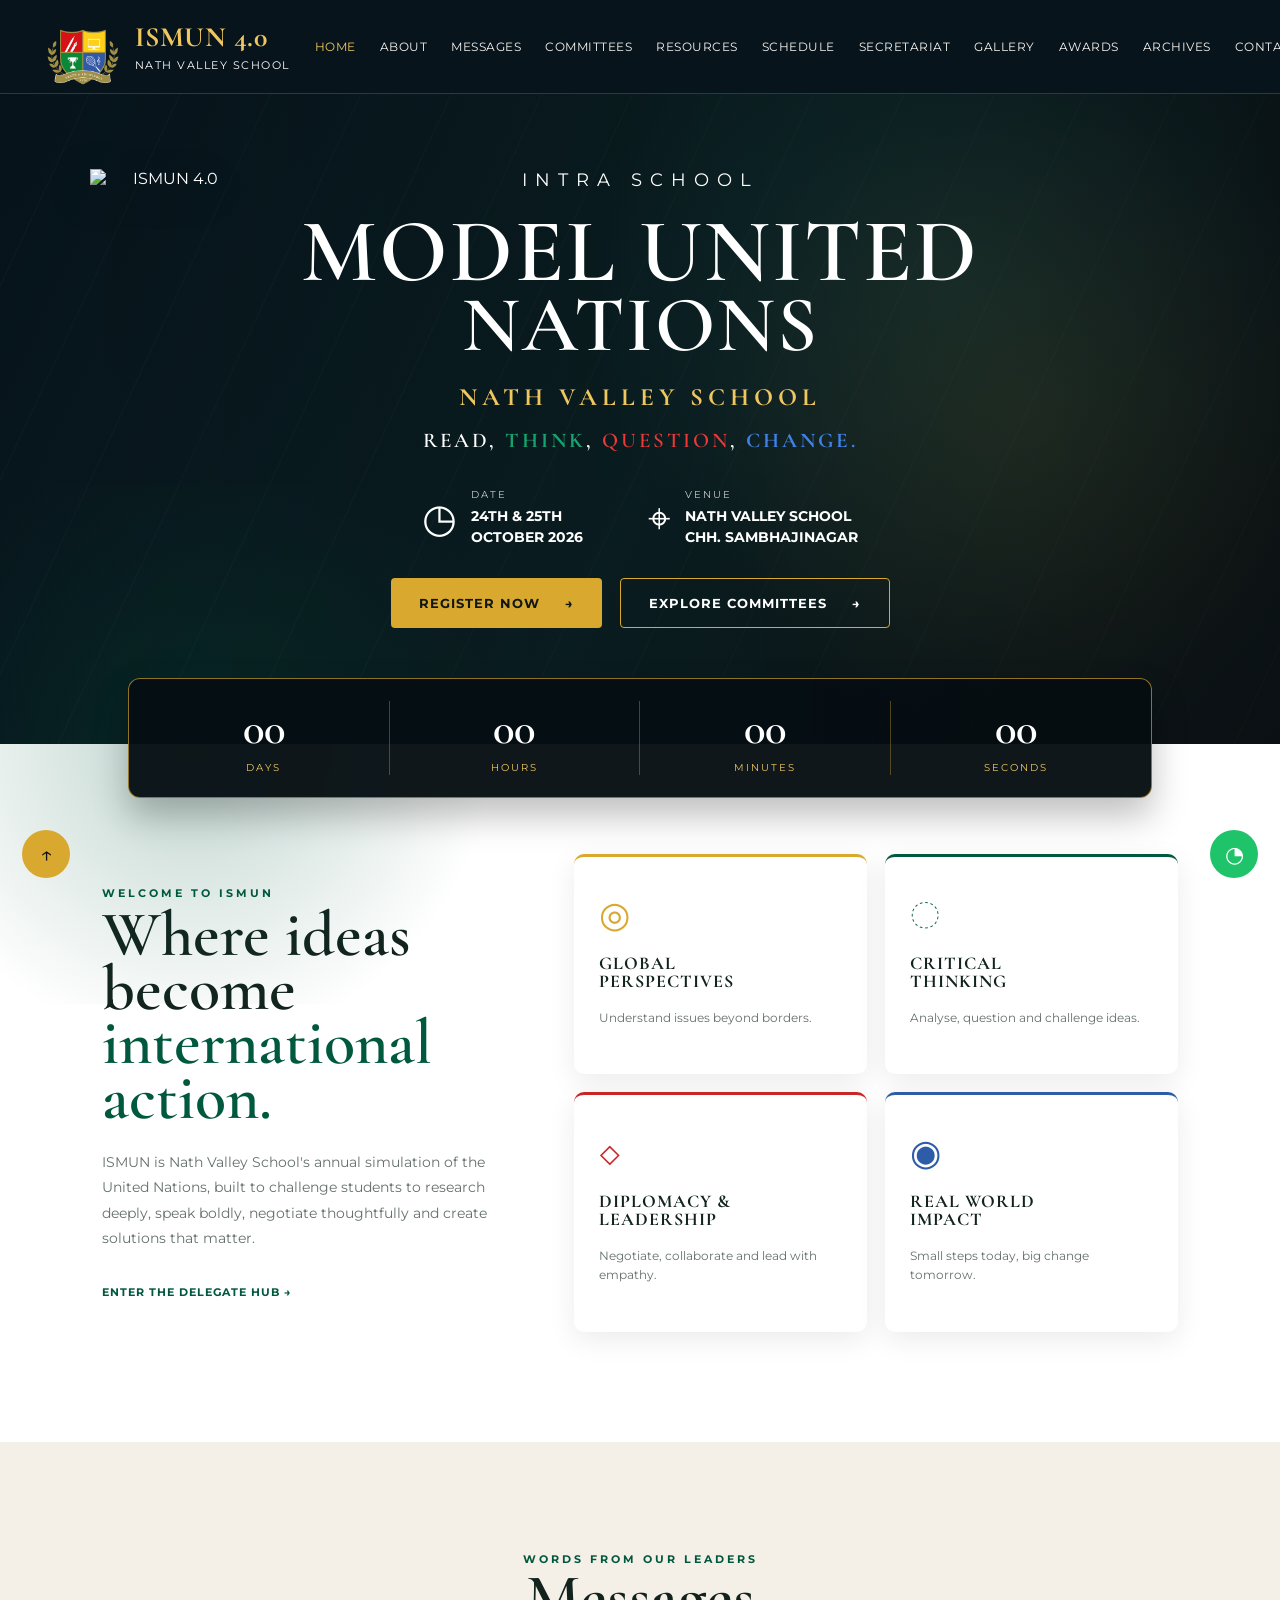
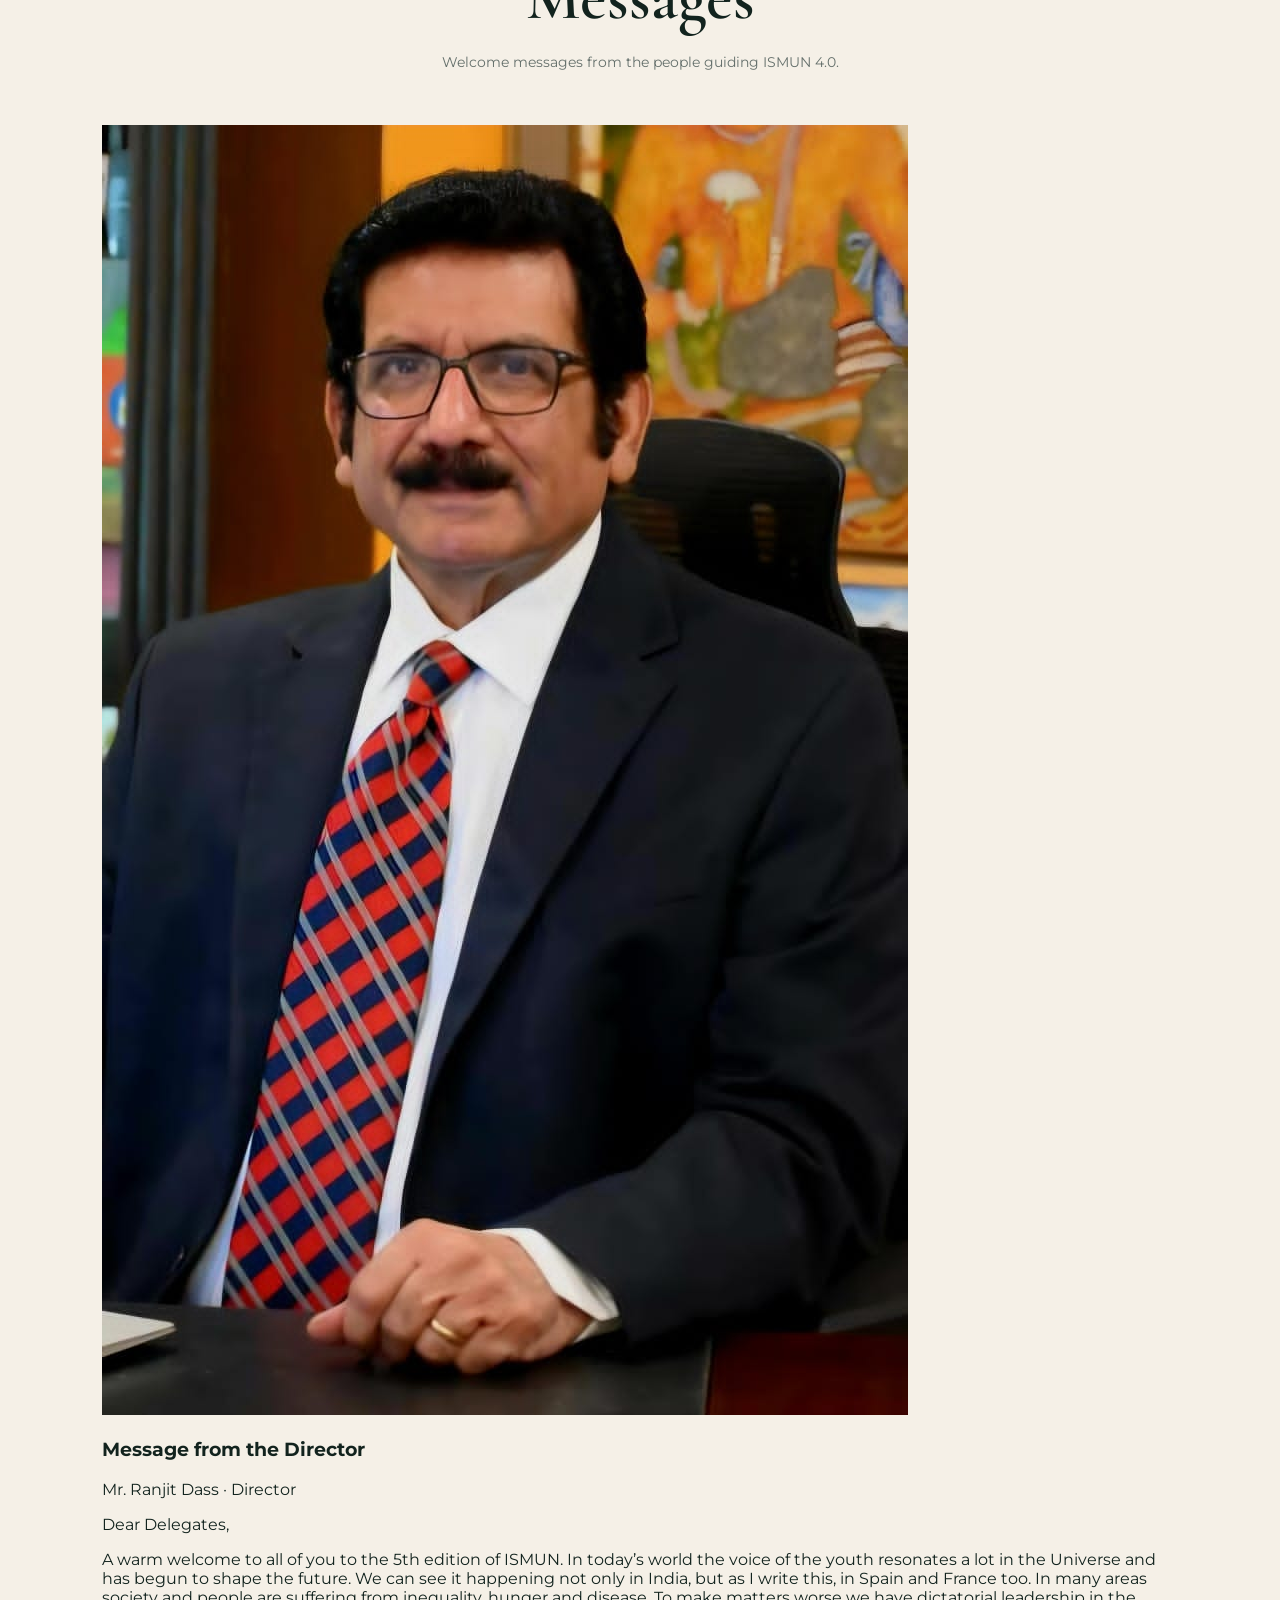
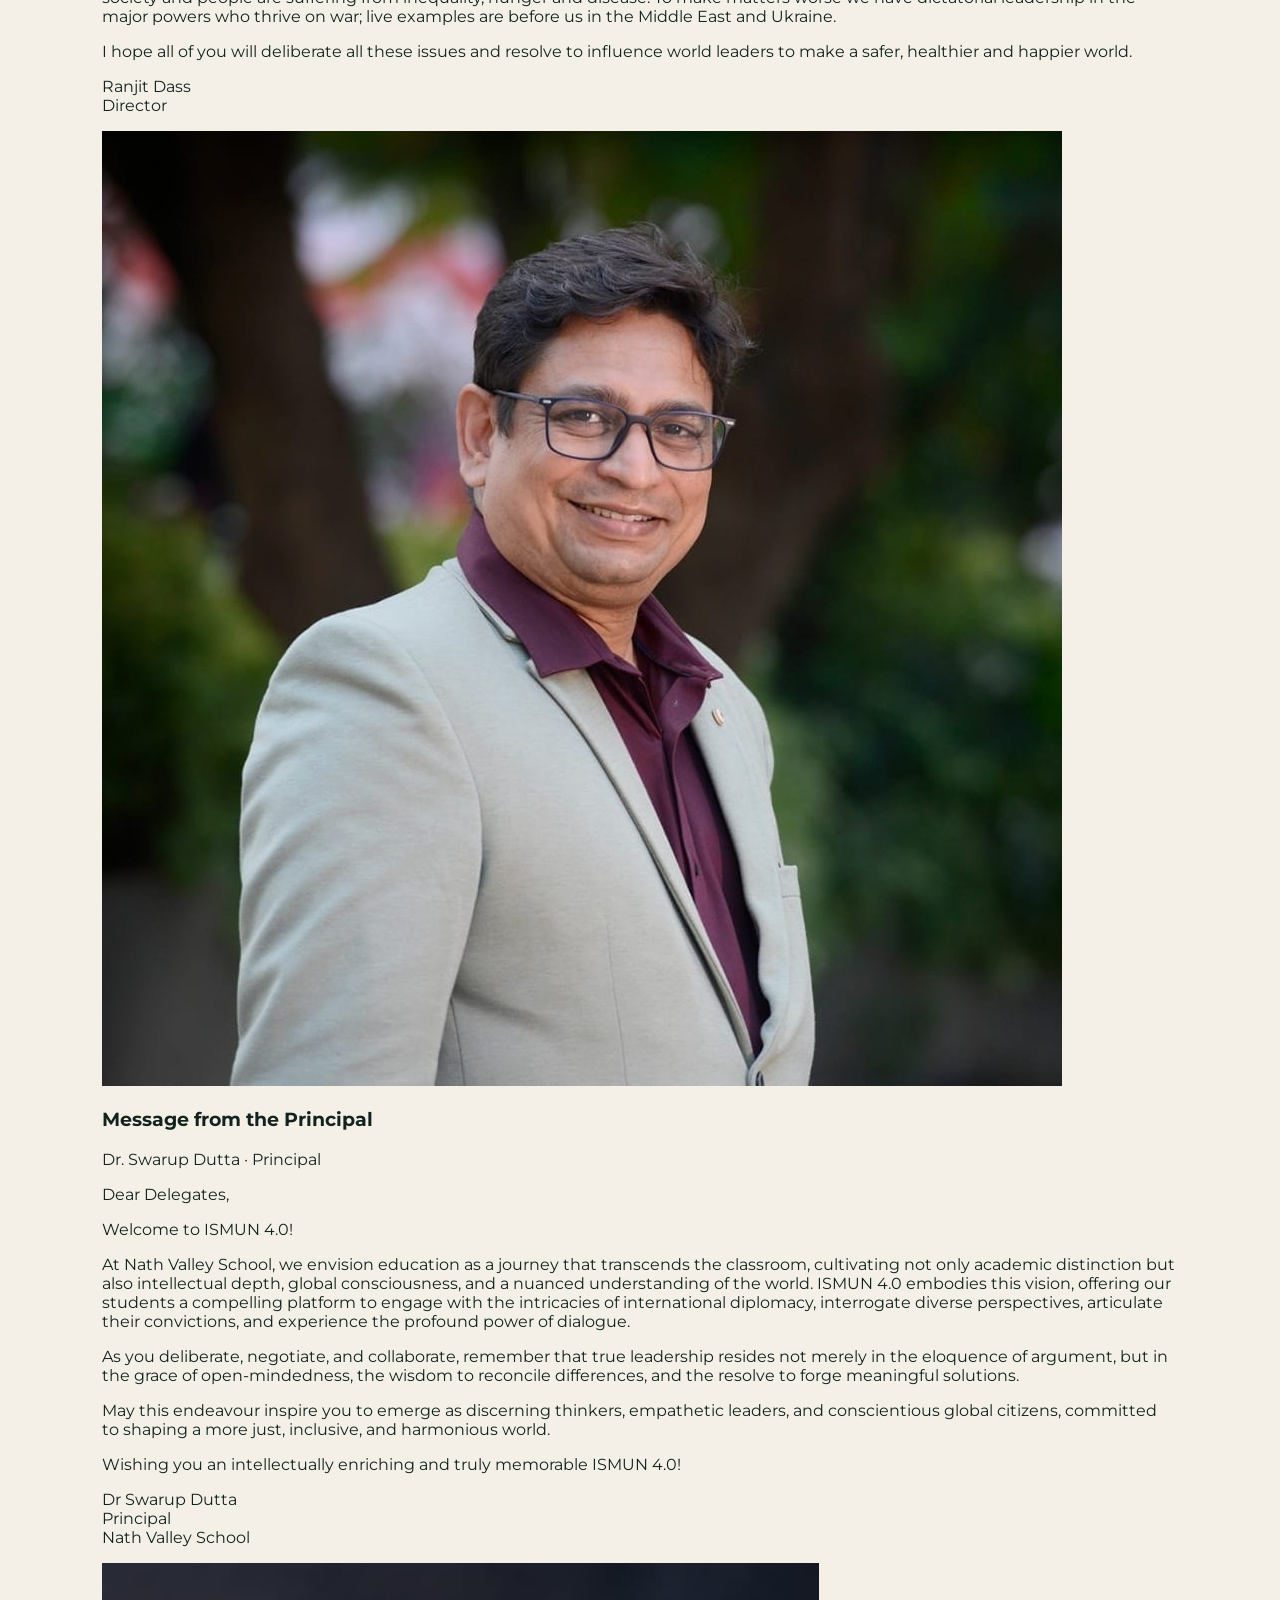
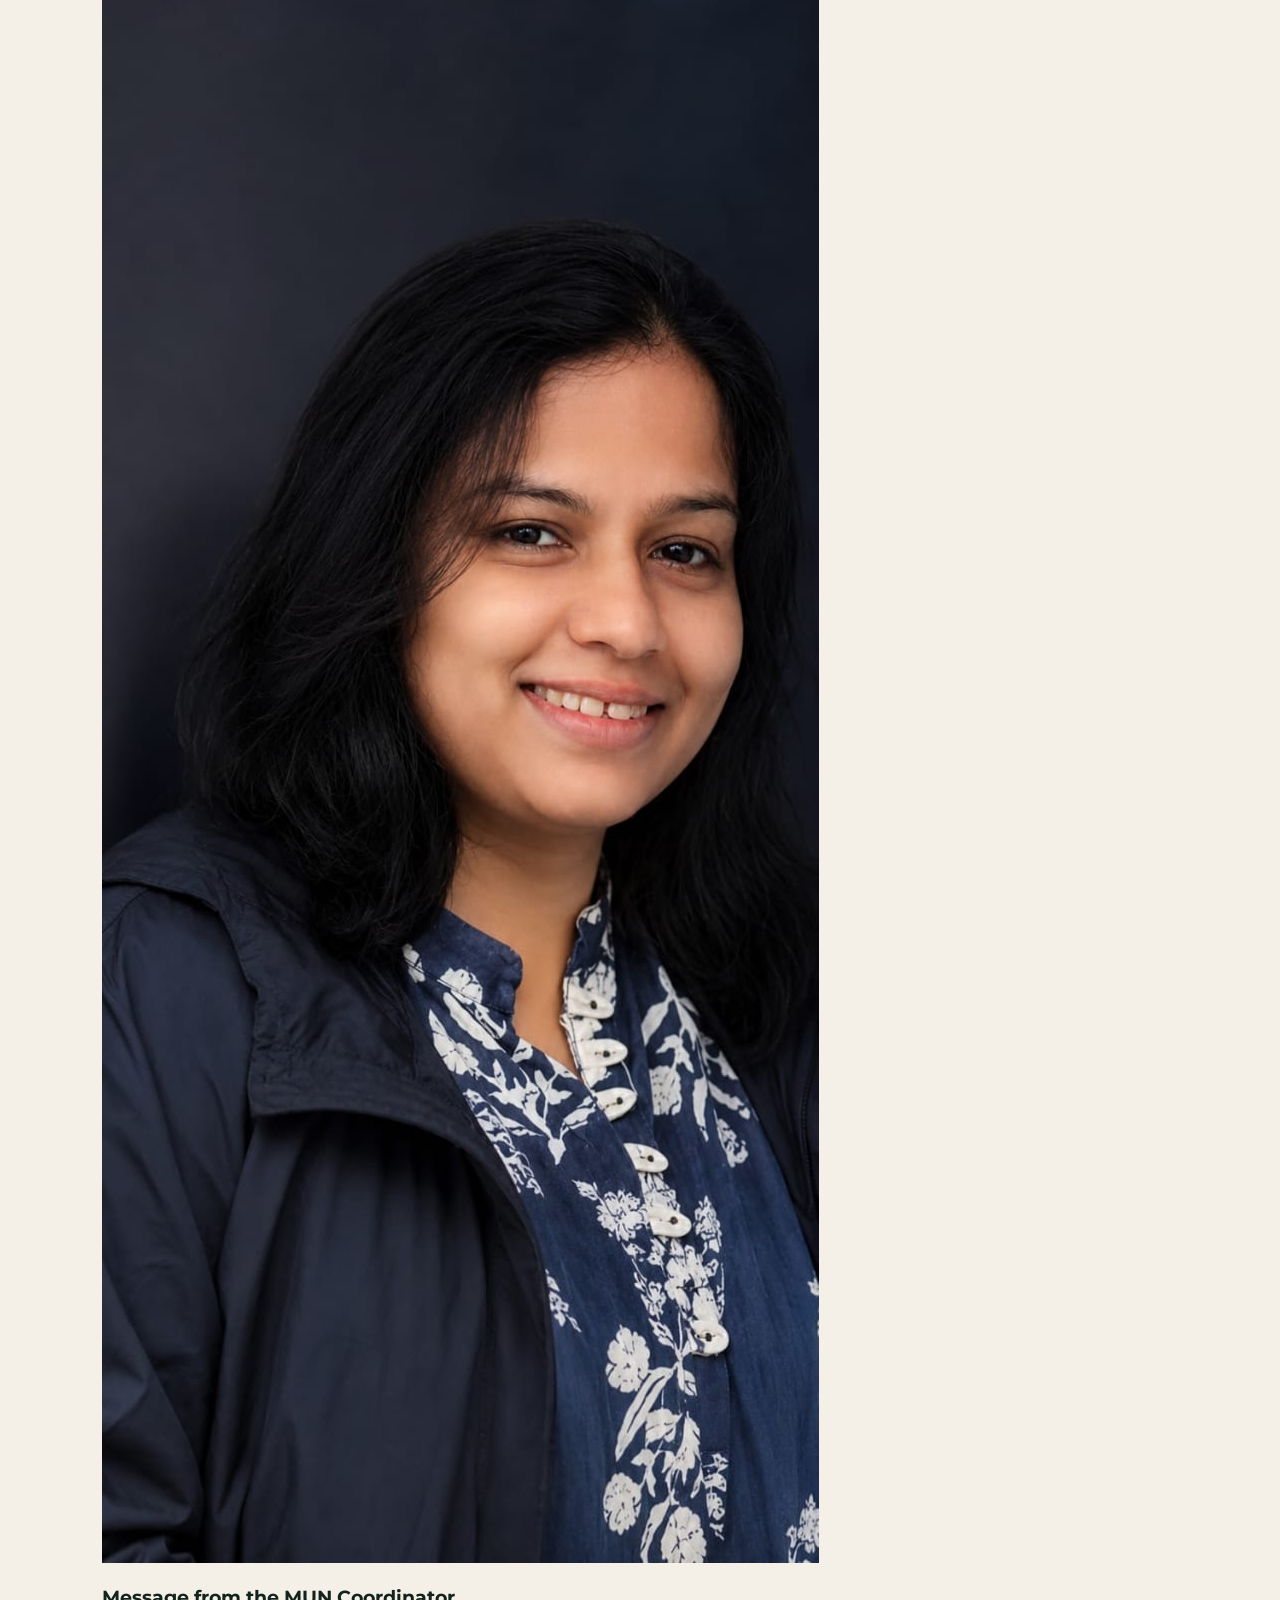
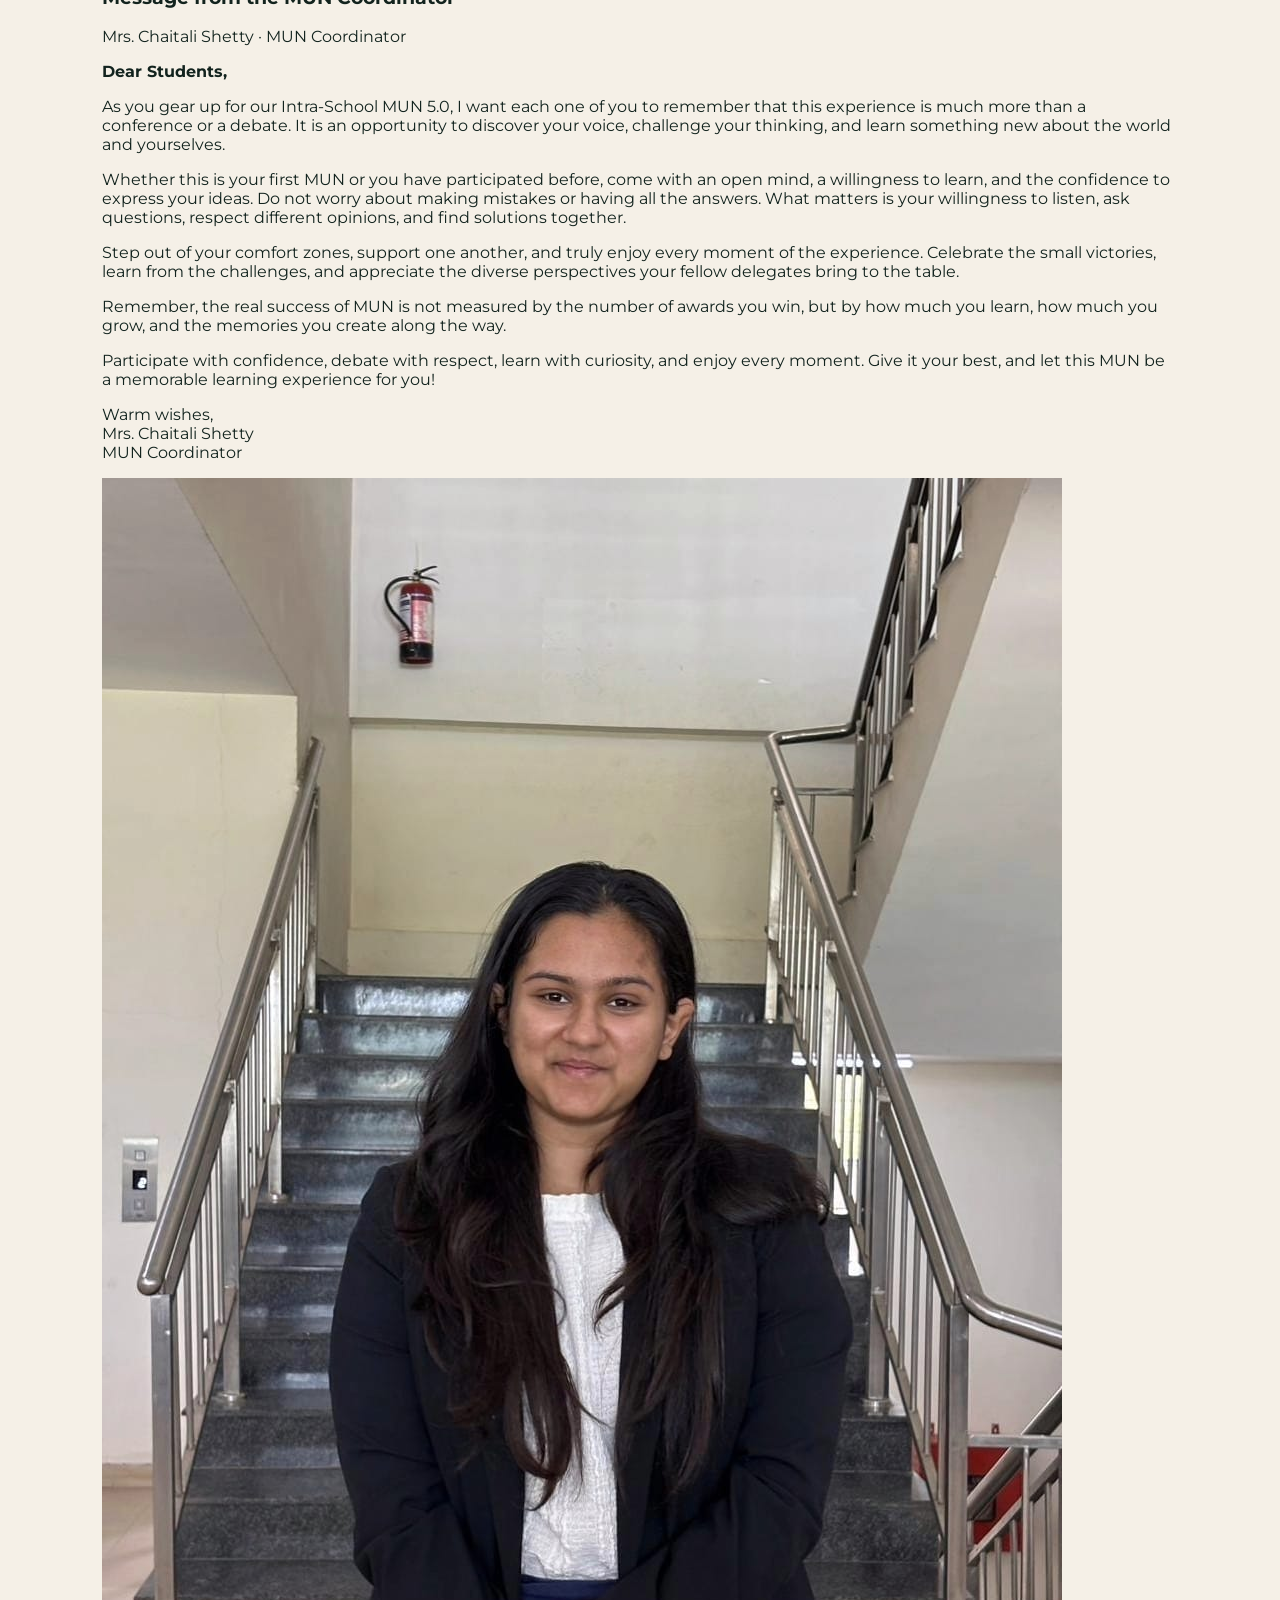
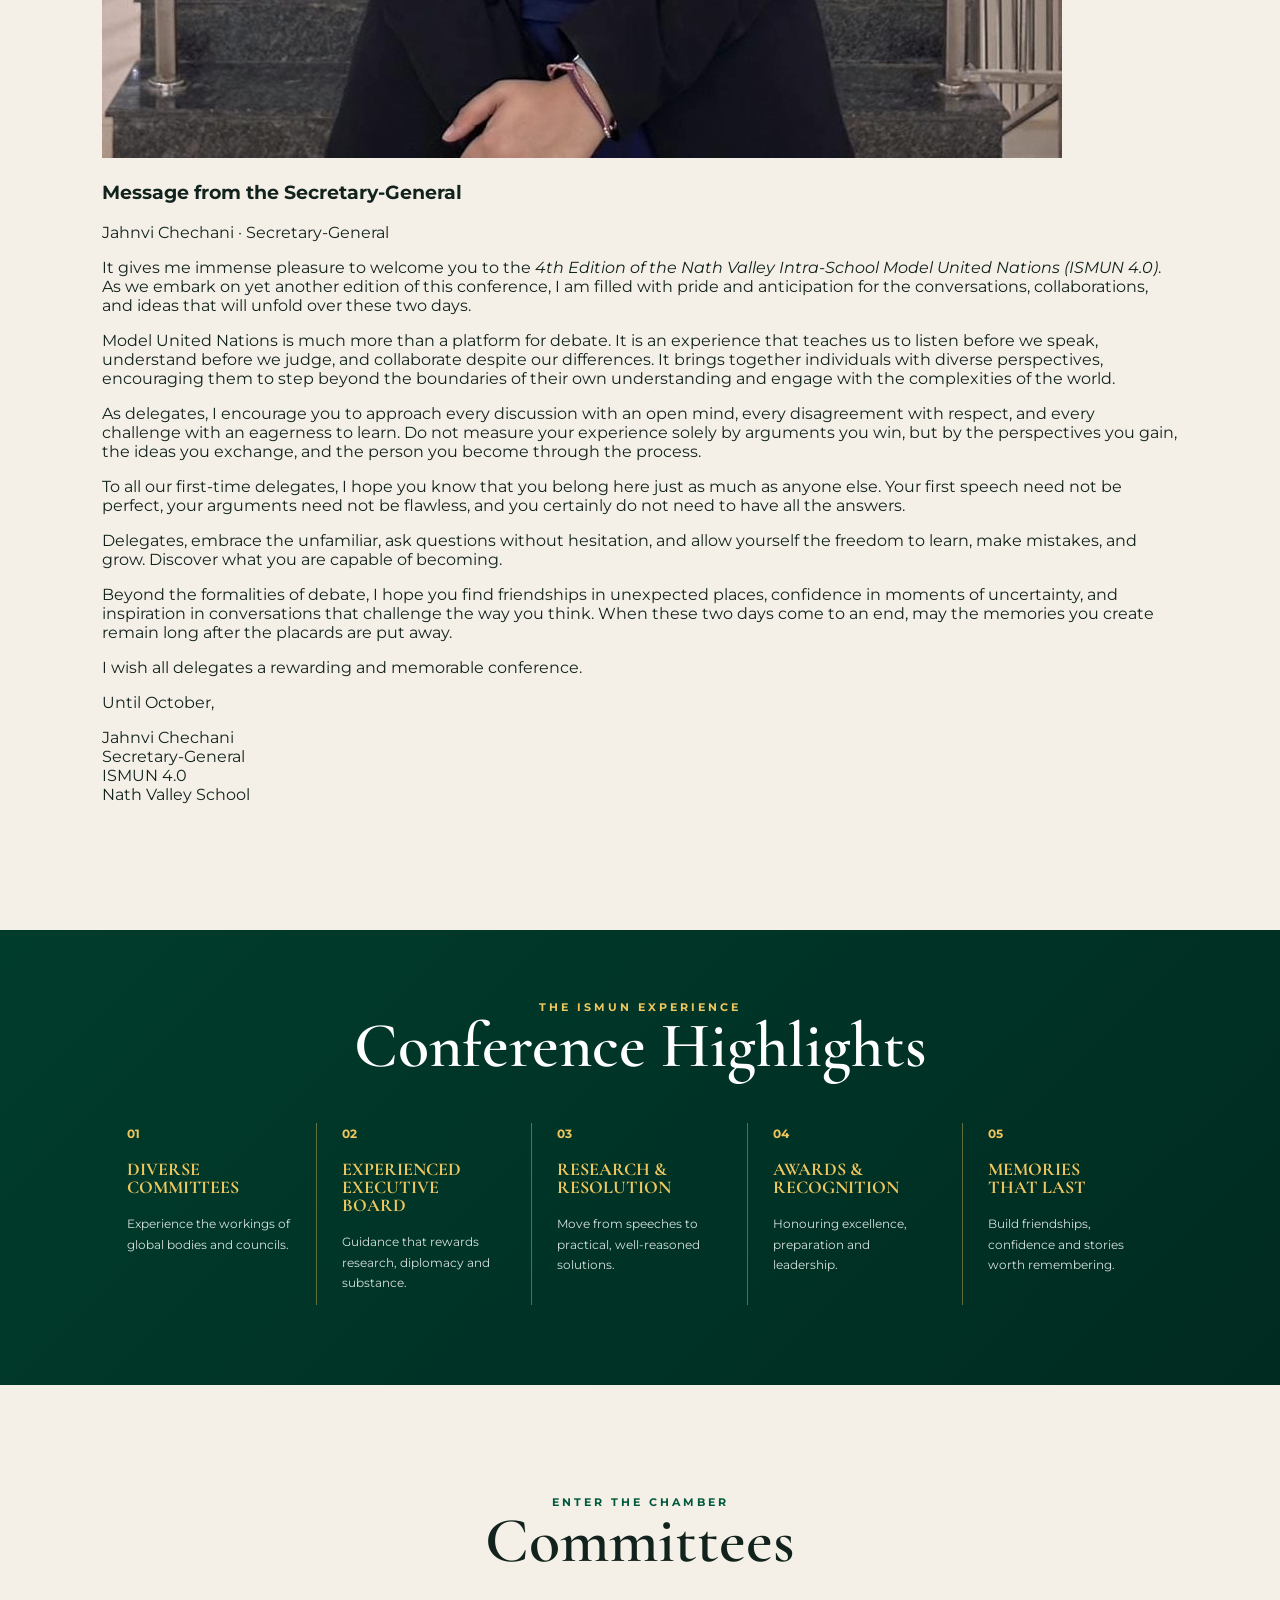
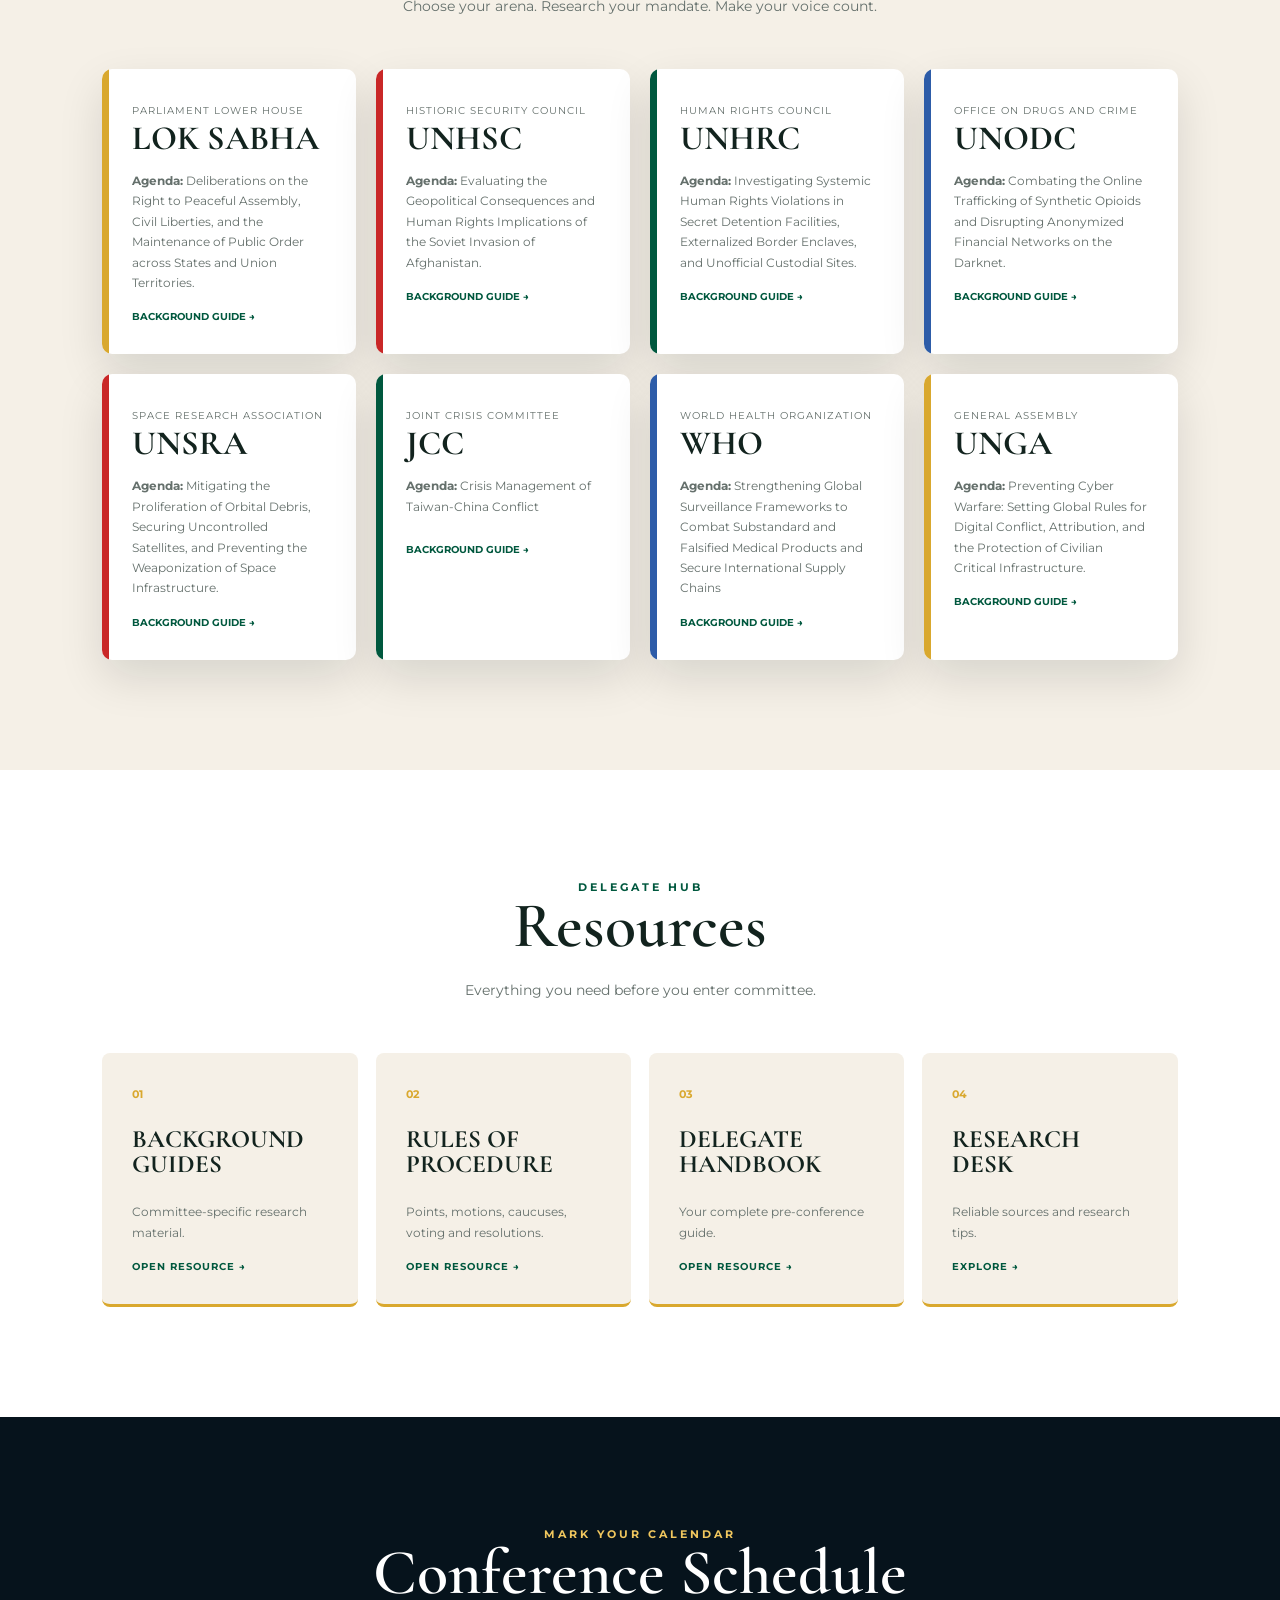
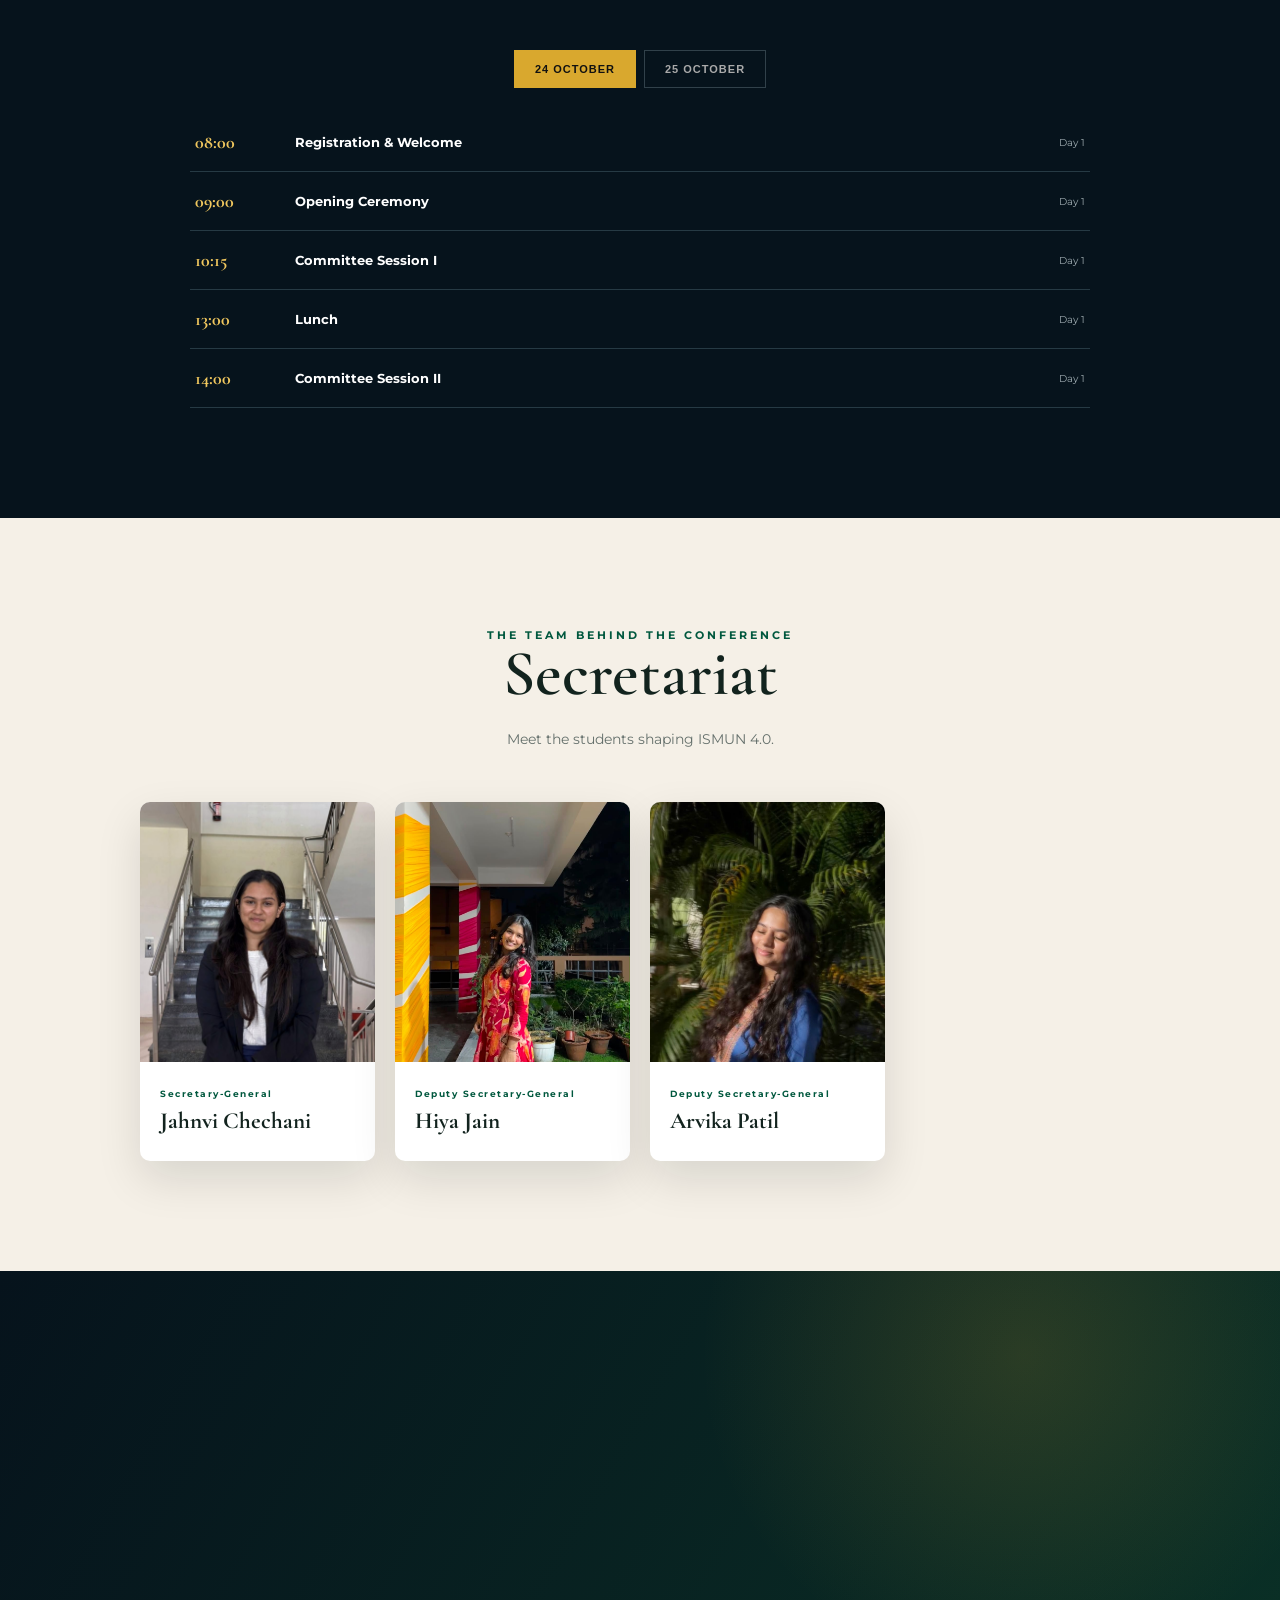
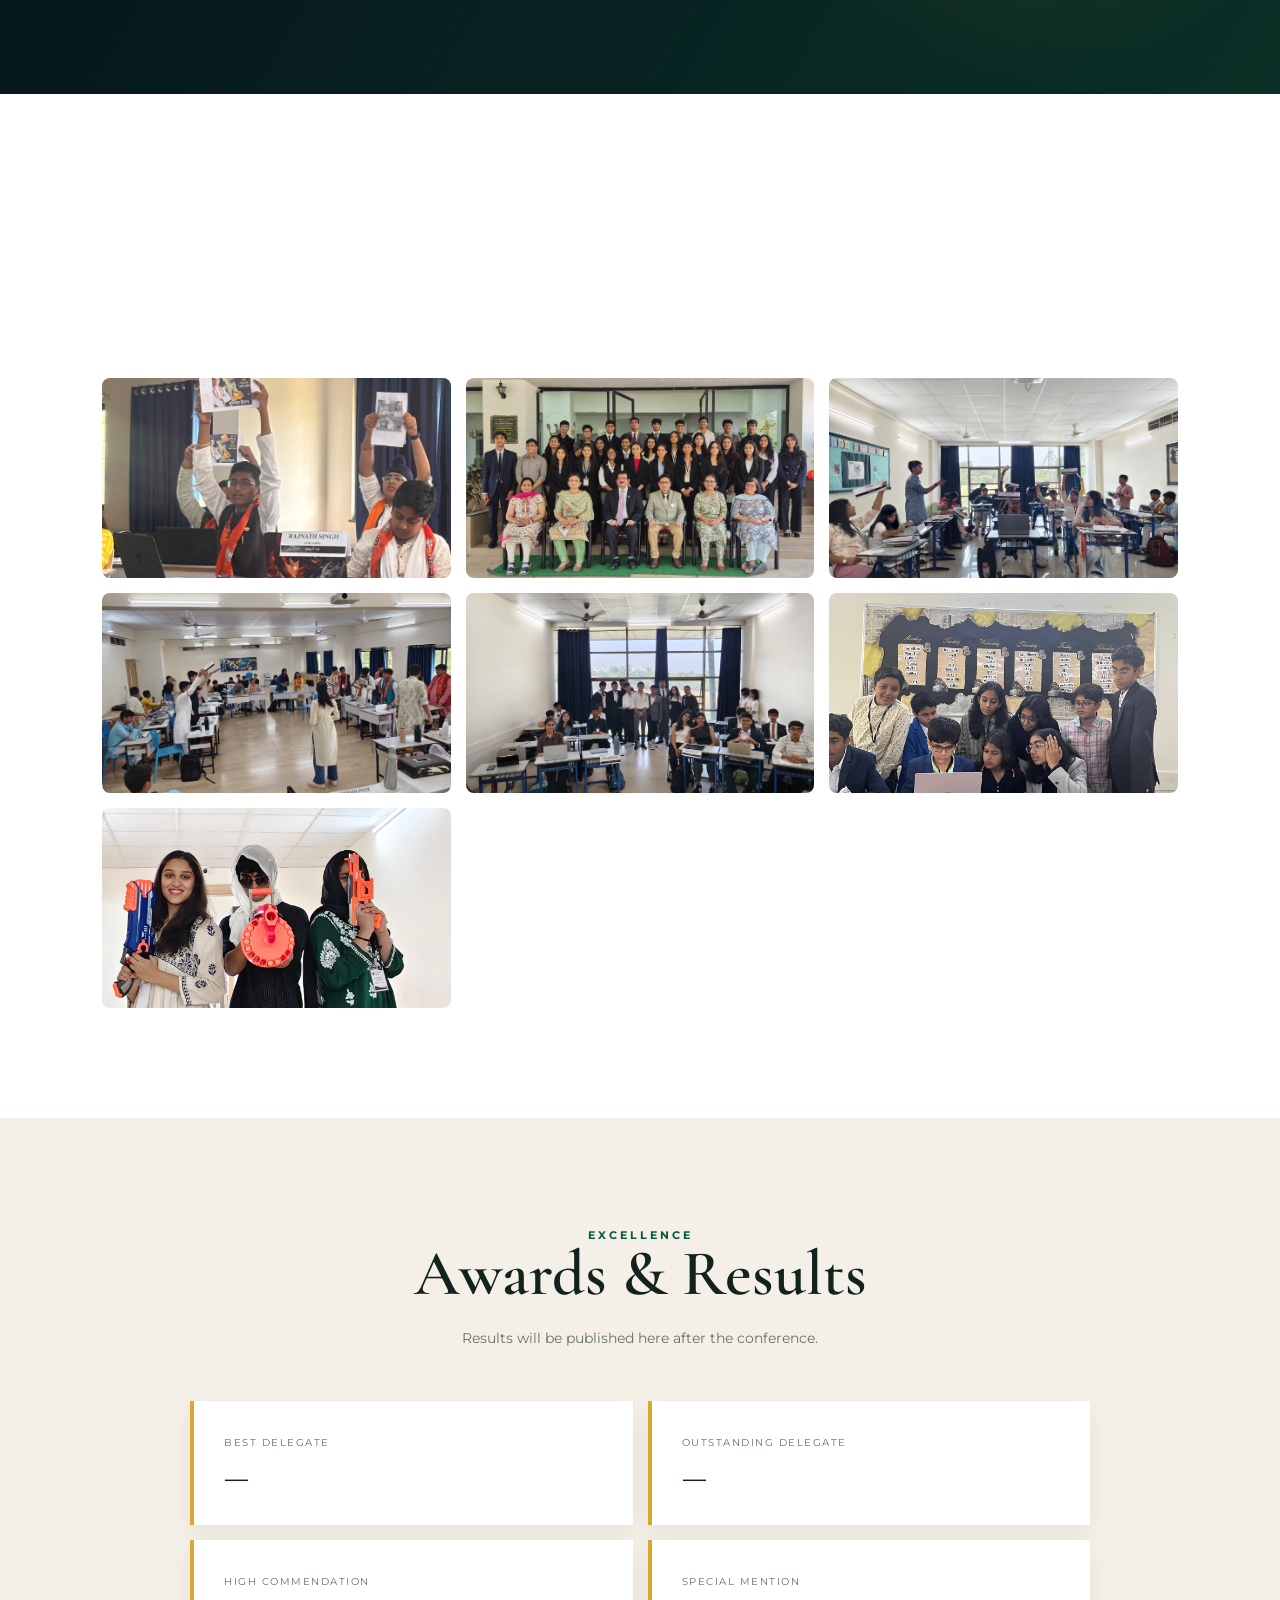
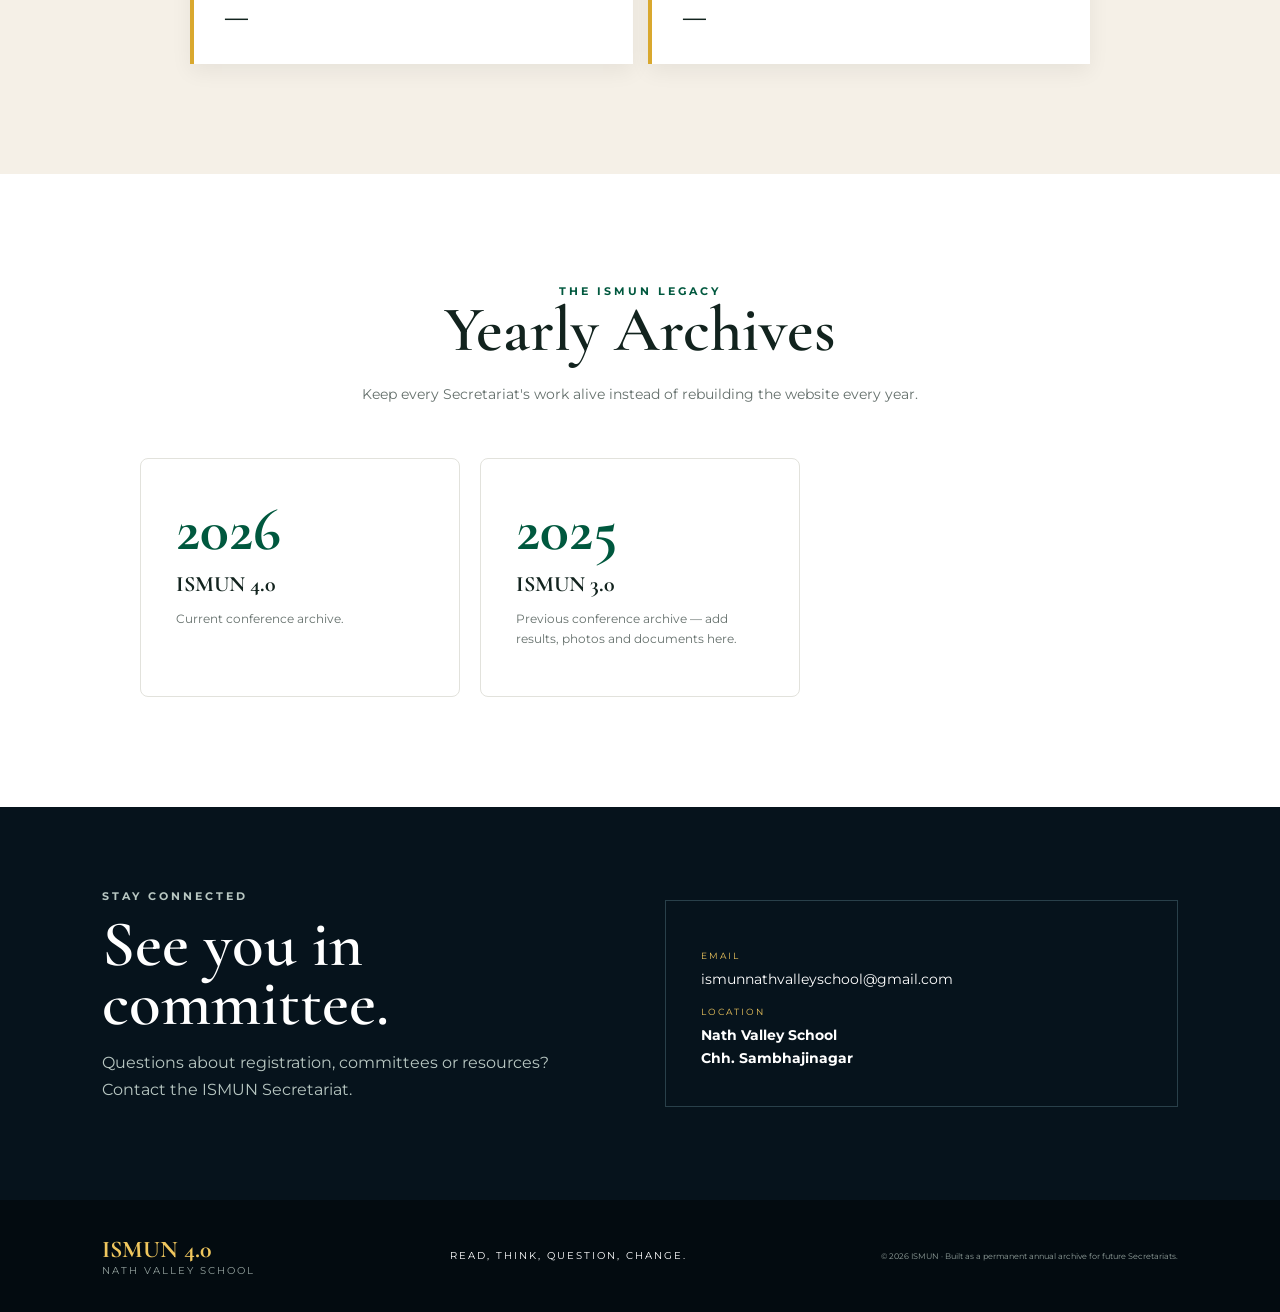
==== index.html @ c638773e "Update index.html" ====
<!DOCTYPE html>
<html lang="en">
<head>
<meta charset="UTF-8">
<meta name="viewport" content="width=device-width, initial-scale=1.0">
<meta name="description" content="ISMUN 4.0 — Intra School Model United Nations, Nath Valley School, Chh. Sambhajinagar.">
<title>ISMUN 4.0 | Nath Valley School</title>

<link rel="preconnect" href="https://fonts.googleapis.com">
<link rel="preconnect" href="https://fonts.gstatic.com" crossorigin>
<link href="https://fonts.googleapis.com/css2?family=Cormorant+Garamond:wght@500;600;700&family=Montserrat:wght@400;500;600;700&display=swap" rel="stylesheet">

<link rel="stylesheet" href="style.css">
</head>

<body>

<header class="site-header">
  <a class="brand" href="#home">
    <img src="assets/school-crest.png" alt="Nath Valley School crest">
    <div>
      <strong>ISMUN 4.0</strong>
      <span>NATH VALLEY SCHOOL</span>
    </div>
  </a>

  <button class="menu-toggle" aria-label="Open menu">☰</button>

  <nav id="nav">
    <a href="#home" class="active">HOME</a>
    <a href="#about">ABOUT</a>
    <a href="#messages">MESSAGES</a>
    <a href="#committees">COMMITTEES</a>
    <a href="#resources">RESOURCES</a>
    <a href="#schedule">SCHEDULE</a>
    <a href="#secretariat">SECRETARIAT</a>
    <a href="#gallery">GALLERY</a>
    <a href="#awards">AWARDS</a>
    <a href="#archives">ARCHIVES</a>
    <a href="#contact">CONTACT</a>
    <a class="nav-cta" href="#registration">REGISTER NOW</a>
  </nav>
</header>

<main>

<!-- HOME -->
<section id="home" class="hero">
  <div class="hero-glow"></div>
  <div class="hero-grid"></div>

  <div class="hero-content reveal">
    <img class="ismun-mark" src="assets/ismun-4-logo.png" alt="ISMUN 4.0">

    <p class="eyebrow">INTRA SCHOOL</p>

    <h1>MODEL UNITED<br><span>NATIONS</span></h1>

    <h2>NATH VALLEY SCHOOL</h2>

    <p class="tagline">
      <i>READ</i>, <b>THINK</b>, <em>QUESTION</em>, <strong>CHANGE.</strong>
    </p>

    <div class="event-meta">
      <div>
        <span class="meta-icon">◷</span>
        <div>
          <small>DATE</small>
          <strong>24TH &amp; 25TH<br>OCTOBER 2026</strong>
        </div>
      </div>

      <div>
        <span class="meta-icon">⌖</span>
        <div>
          <small>VENUE</small>
          <strong>NATH VALLEY SCHOOL<br>CHH. SAMBHAJINAGAR</strong>
        </div>
      </div>
    </div>

    <div class="hero-actions">
      <a class="btn gold" href="#registration">REGISTER NOW <span>→</span></a>
      <a class="btn outline" href="#committees">EXPLORE COMMITTEES <span>→</span></a>
    </div>
  </div>

  <div class="countdown" id="countdown">
    <div><strong id="days">00</strong><span>DAYS</span></div>
    <div><strong id="hours">00</strong><span>HOURS</span></div>
    <div><strong id="minutes">00</strong><span>MINUTES</span></div>
    <div><strong id="seconds">00</strong><span>SECONDS</span></div>
  </div>
</section>

<!-- ABOUT -->
<section id="about" class="section light">
  <div class="section-intro reveal">
    <p class="kicker">WELCOME TO ISMUN</p>

    <h2>Where ideas become<br><span>international action.</span></h2>

    <p>
      ISMUN is Nath Valley School's annual simulation of the United Nations,
      built to challenge students to research deeply, speak boldly,
      negotiate thoughtfully and create solutions that matter.
    </p>

    <a class="text-link" href="#resources">ENTER THE DELEGATE HUB →</a>
  </div>

  <div class="value-grid">
    <article class="value-card gold-accent reveal">
      <div class="icon">◎</div>
      <h3>GLOBAL<br>PERSPECTIVES</h3>
      <p>Understand issues beyond borders.</p>
    </article>

    <article class="value-card green-accent reveal">
      <div class="icon">◌</div>
      <h3>CRITICAL<br>THINKING</h3>
      <p>Analyse, question and challenge ideas.</p>
    </article>

    <article class="value-card red-accent reveal">
      <div class="icon">◇</div>
      <h3>DIPLOMACY &amp;<br>LEADERSHIP</h3>
      <p>Negotiate, collaborate and lead with empathy.</p>
    </article>

    <article class="value-card blue-accent reveal">
      <div class="icon">◉</div>
      <h3>REAL WORLD<br>IMPACT</h3>
      <p>Small steps today, big change tomorrow.</p>
    </article>
  </div>
</section>
<!-- MESSAGES -->
<section id="messages" class="section cream">
  <div class="section-title dark reveal">
    <p class="kicker">WORDS FROM OUR LEADERS</p>
    <h2>Messages</h2>
    <p>Welcome messages from the people guiding ISMUN 4.0.</p>
  </div>

  <div class="messages-grid">

    <article class="message-card reveal">
      <img src="assets/director.jpeg" alt="Mr. Ranjit Dass">
      <div class="message-content">
        <h3>Message from the Director</h3>
        <p class="message-author">Mr. Ranjit Dass · Director</p>
        <p>Dear Delegates,</p>
        <p>A warm welcome to all of you to the 5th edition of ISMUN. In today’s world the voice of the youth resonates a lot in the Universe and has begun to shape the future. We can see it happening not only in India, but as I write this, in Spain and France too. In many areas society and people are suffering from inequality, hunger and disease. To make matters worse we have dictatorial leadership in the major powers who thrive on war; live examples are before us in the Middle East and Ukraine.</p>
        <p>I hope all of you will deliberate all these issues and resolve to influence world leaders to make a safer, healthier and happier world.</p>
        <p class="message-signature">Ranjit Dass<br>Director</p>
      </div>
    </article>

    <article class="message-card reveal">
      <img src="assets/principal.jpeg" alt="Dr. Swarup Dutta">
      <div class="message-content">
        <h3>Message from the Principal</h3>
        <p class="message-author">Dr. Swarup Dutta · Principal</p>
        <p>Dear Delegates,</p>
        <p>Welcome to ISMUN 4.0!</p>
        <p>At Nath Valley School, we envision education as a journey that transcends the classroom, cultivating not only academic distinction but also intellectual depth, global consciousness, and a nuanced understanding of the world. ISMUN 4.0 embodies this vision, offering our students a compelling platform to engage with the intricacies of international diplomacy, interrogate diverse perspectives, articulate their convictions, and experience the profound power of dialogue.</p>
        <p>As you deliberate, negotiate, and collaborate, remember that true leadership resides not merely in the eloquence of argument, but in the grace of open-mindedness, the wisdom to reconcile differences, and the resolve to forge meaningful solutions.</p>
        <p>May this endeavour inspire you to emerge as discerning thinkers, empathetic leaders, and conscientious global citizens, committed to shaping a more just, inclusive, and harmonious world.</p>
        <p>Wishing you an intellectually enriching and truly memorable ISMUN 4.0!</p>
        <p class="message-signature">Dr Swarup Dutta<br>Principal<br>Nath Valley School</p>
      </div>
    </article>
    <article class="message-card reveal">
      <img src="assets/coordinator.jpeg" alt="Mrs. Chaitali Shetty">
      <div class="message-content">
        <h3>Message from the MUN Coordinator</h3>
        <p class="message-author">Mrs. Chaitali Shetty · MUN Coordinator</p>
        <p><strong>Dear Students,</strong></p>
        <p>As you gear up for our Intra-School MUN 5.0, I want each one of you to remember that this experience is much more than a conference or a debate. It is an opportunity to discover your voice, challenge your thinking, and learn something new about the world and yourselves.</p>
        <p>Whether this is your first MUN or you have participated before, come with an open mind, a willingness to learn, and the confidence to express your ideas. Do not worry about making mistakes or having all the answers. What matters is your willingness to listen, ask questions, respect different opinions, and find solutions together.</p>
        <p>Step out of your comfort zones, support one another, and truly enjoy every moment of the experience. Celebrate the small victories, learn from the challenges, and appreciate the diverse perspectives your fellow delegates bring to the table.</p>
        <p>Remember, the real success of MUN is not measured by the number of awards you win, but by how much you learn, how much you grow, and the memories you create along the way.</p>
        <p>Participate with confidence, debate with respect, learn with curiosity, and enjoy every moment. Give it your best, and let this MUN be a memorable learning experience for you!</p>
        <p class="message-signature">Warm wishes,<br>Mrs. Chaitali Shetty<br>MUN Coordinator</p>
      </div>
    </article>

    <article class="message-card reveal">
      <img src="assets/secretary general.jpeg" alt="Jahnvi Chechani">
      <div class="message-content">
        <h3>Message from the Secretary-General</h3>
        <p class="message-author">Jahnvi Chechani · Secretary-General</p>
        <p>It gives me immense pleasure to welcome you to the <em>4th Edition of the Nath Valley Intra-School Model United Nations (ISMUN 4.0)</em>. As we embark on yet another edition of this conference, I am filled with pride and anticipation for the conversations, collaborations, and ideas that will unfold over these two days.</p>
        <p>Model United Nations is much more than a platform for debate. It is an experience that teaches us to listen before we speak, understand before we judge, and collaborate despite our differences. It brings together individuals with diverse perspectives, encouraging them to step beyond the boundaries of their own understanding and engage with the complexities of the world.</p>
        <p>As delegates, I encourage you to approach every discussion with an open mind, every disagreement with respect, and every challenge with an eagerness to learn. Do not measure your experience solely by arguments you win, but by the perspectives you gain, the ideas you exchange, and the person you become through the process.</p>
        <p>To all our first-time delegates, I hope you know that you belong here just as much as anyone else. Your first speech need not be perfect, your arguments need not be flawless, and you certainly do not need to have all the answers.</p>
        <p>Delegates, embrace the unfamiliar, ask questions without hesitation, and allow yourself the freedom to learn, make mistakes, and grow. Discover what you are capable of becoming.</p>
        <p>Beyond the formalities of debate, I hope you find friendships in unexpected places, confidence in moments of uncertainty, and inspiration in conversations that challenge the way you think. When these two days come to an end, may the memories you create remain long after the placards are put away.</p>
        <p>I wish all delegates a rewarding and memorable conference.</p>
        <p>Until October,</p>
        <p class="message-signature">Jahnvi Chechani<br>Secretary-General<br>ISMUN 4.0<br>Nath Valley School</p>
      </div>
    </article>



  </div>
</section>

<!-- CONFERENCE HIGHLIGHTS -->
<section class="highlights">
  <div class="section-title reveal">
    <p class="kicker gold-text">THE ISMUN EXPERIENCE</p>
    <h2>Conference Highlights</h2>
  </div>

  <div class="highlight-grid">
    <div>
      <span>01</span>
      <h3>DIVERSE<br>COMMITTEES</h3>
      <p>Experience the workings of global bodies and councils.</p>
    </div>

    <div>
      <span>02</span>
      <h3>EXPERIENCED<br>EXECUTIVE BOARD</h3>
      <p>Guidance that rewards research, diplomacy and substance.</p>
    </div>

    <div>
      <span>03</span>
      <h3>RESEARCH &amp;<br>RESOLUTION</h3>
      <p>Move from speeches to practical, well-reasoned solutions.</p>
    </div>

    <div>
      <span>04</span>
      <h3>AWARDS &amp;<br>RECOGNITION</h3>
      <p>Honouring excellence, preparation and leadership.</p>
    </div>

    <div>
      <span>05</span>
      <h3>MEMORIES<br>THAT LAST</h3>
      <p>Build friendships, confidence and stories worth remembering.</p>
    </div>
  </div>
</section>

<!-- COMMITTEES -->
<section id="committees" class="section cream">
  <div class="section-title dark reveal">
    <p class="kicker">ENTER THE CHAMBER</p>
    <h2>Committees</h2>
    <p>Choose your arena. Research your mandate. Make your voice count.</p>
  </div>

  <div id="committee-grid" class="committee-grid"></div>
</section>

<!-- RESOURCES -->
<section id="resources" class="section light">
  <div class="section-title dark reveal">
    <p class="kicker">DELEGATE HUB</p>
    <h2>Resources</h2>
    <p>Everything you need before you enter committee.</p>
  </div>

  <div class="resource-grid">
    <a class="resource-card" href="#" data-placeholder="Upload your PDF in Google Drive and paste its link in data/site-data.js">
      <span>01</span>
      <h3>BACKGROUND<br>GUIDES</h3>
      <p>Committee-specific research material.</p>
      <b>OPEN RESOURCE →</b>
    </a>

    <a class="resource-card" href="#">
      <span>02</span>
      <h3>RULES OF<br>PROCEDURE</h3>
      <p>Points, motions, caucuses, voting and resolutions.</p>
      <b>OPEN RESOURCE →</b>
    </a>

    <a class="resource-card" href="#">
      <span>03</span>
      <h3>DELEGATE<br>HANDBOOK</h3>
      <p>Your complete pre-conference guide.</p>
      <b>OPEN RESOURCE →</b>
    </a>

    <a class="resource-card" href="#">
      <span>04</span>
      <h3>RESEARCH<br>DESK</h3>
      <p>Reliable sources and research tips.</p>
      <b>EXPLORE →</b>
    </a>
  </div>
</section>

<!-- SCHEDULE -->
<section id="schedule" class="section dark-section">
  <div class="section-title reveal">
    <p class="kicker gold-text">MARK YOUR CALENDAR</p>
    <h2>Conference Schedule</h2>
  </div>

  <div class="schedule-tabs">
    <button class="active" data-day="Day 1">24 OCTOBER</button>
    <button data-day="Day 2">25 OCTOBER</button>
  </div>

  <div id="schedule-list" class="schedule-list"></div>
</section>

<!-- SECRETARIAT -->
<section id="secretariat" class="section cream">
  <div class="section-title dark reveal">
    <p class="kicker">THE TEAM BEHIND THE CONFERENCE</p>
    <h2>Secretariat</h2>
    <p>Meet the students shaping ISMUN 4.0.</p>
  </div>

  <div id="secretariat-grid" class="people-grid"></div>
</section>

<!-- REGISTRATION -->
<section id="registration" class="registration">
  <div class="registration-inner reveal">
    <p class="kicker gold-text">YOUR SEAT AWAITS</p>
    <h2>Ready to take the floor?</h2>
    <p>Register, prepare your position and walk into committee ready to negotiate.</p>
    <a id="register-btn" class="btn gold" target="_blank" rel="noopener">REGISTER FOR ISMUN 4.0 →</a>
  </div>
</section>

<!-- GALLERY -->
<section id="gallery" class="section light">
  <div class="section-title dark reveal">
    <p class="kicker">MOMENTS</p>
    <h2>Gallery</h2>
    <p>Memories from ISMUN.</p>
  </div>

  <div class="gallery-grid">
    <a href="assets/ismun%201.jpeg">
     <img class="gallery-photo" src="assets/ismun%201.jpeg" alt="ISMUN photograph 1" loading="lazy">
    </a>
    <a href="assets/ismun%202.jpeg">
     <img class="gallery-photo" src="assets/ismun%202.jpeg" alt="ISMUN photograph 1" loading="lazy">
    </a>
    <a href="assets/ismun%203.jpeg">
     <img class="gallery-photo" src="assets/ismun%203.jpeg" alt="ISMUN photograph 1" loading="lazy">
    </a>
    <a href="assets/ismun%204.jpeg">
     <img class="gallery-photo" src="assets/ismun%204.jpeg" alt="ISMUN photograph 1" loading="lazy">
    </a>
    <a href="assets/ismun%205.jpeg">
     <img class="gallery-photo" src="assets/ismun%205.jpeg" alt="ISMUN photograph 1" loading="lazy">
    </a>
    <a href="assets/ismun%206.jpeg">
     <img class="gallery-photo" src="assets/ismun%206.jpeg" alt="ISMUN photograph 1" loading="lazy">
    </a>
    <a href="assets/ismun%207.jpeg">
     <img class="gallery-photo" src="assets/ismun%207.jpeg" alt="ISMUN photograph 1" loading="lazy">
    </a>
  </div>
</section>

<!-- AWARDS -->
<section id="awards" class="section cream">
  <div class="section-title dark reveal">
    <p class="kicker">EXCELLENCE</p>
    <h2>Awards &amp; Results</h2>
    <p>Results will be published here after the conference.</p>
  </div>

  <div class="award-board">
    <div><span>BEST DELEGATE</span><strong>—</strong></div>
    <div><span>OUTSTANDING DELEGATE</span><strong>—</strong></div>
    <div><span>HIGH COMMENDATION</span><strong>—</strong></div>
    <div><span>SPECIAL MENTION</span><strong>—</strong></div>
  </div>
</section>

<!-- ARCHIVES -->
<section id="archives" class="section light">
  <div class="section-title dark reveal">
    <p class="kicker">THE ISMUN LEGACY</p>
    <h2>Yearly Archives</h2>
    <p>Keep every Secretariat's work alive instead of rebuilding the website every year.</p>
  </div>

  <div id="archive-grid" class="archive-grid"></div>
</section>

<!-- CONTACT -->
<section id="contact" class="contact-section">
  <div>
    <p class="kicker gold-text">STAY CONNECTED</p>
    <h2>See you in committee.</h2>
    <p>Questions about registration, committees or resources? Contact the ISMUN Secretariat.</p>
  </div>

  <div class="contact-box">
    <span>EMAIL</span>
    <a id="email-link">REPLACE WITH MUN EMAIL</a>

    <span>LOCATION</span>
    <strong>Nath Valley School<br>Chh. Sambhajinagar</strong>
  </div>
</section>

</main>

<footer>
  <div>
    <strong>ISMUN 4.0</strong>
    <span>NATH VALLEY SCHOOL</span>
  </div>

  <p>READ, THINK, QUESTION, CHANGE.</p>

  <small>© 2026 ISMUN · Built as a permanent annual archive for future Secretariats.</small>
</footer>

<a class="floating-top" href="#home" aria-label="Back to top">↑</a>
<a class="floating-wa" id="wa-link" target="_blank" rel="noopener" aria-label="WhatsApp">◔</a>

<script src="data/site-data.js"></script>
<script src="script.js"></script>

</body>
</html>
---- style.css ----
:root{
--navy:#06131c;--navy2:#0b202a;--gold:#d9a82e;--gold2:#f0c75e;--cream:#f5f0e7;--paper:#fffdf9;
--green:#00583e;--red:#c92727;--blue:#2d5ca8;--ink:#12231e;--muted:#65706c;
--serif:"Cormorant Garamond",Georgia,serif;--sans:"Montserrat",Arial,sans-serif;--shadow:0 18px 45px rgba(3,14,19,.12)
}
*{box-sizing:border-box}html{scroll-behavior:smooth}body{margin:0;color:var(--ink);font-family:var(--sans);background:var(--paper)}a{text-decoration:none;color:inherit}
.site-header{height:94px;background:rgba(4,16,24,.98);display:flex;align-items:center;padding:0 3.5%;position:sticky;top:0;z-index:20;border-bottom:1px solid rgba(217,168,46,.25)}
.brand{display:flex;align-items:center;gap:14px;min-width:270px}.brand img{width:76px;height:76px;object-fit:contain;margin-top:20px}.brand strong{display:block;font:700 28px var(--serif);color:var(--gold2);letter-spacing:.5px}.brand span{font-size:11px;color:#fff;letter-spacing:1.5px}
nav{display:flex;align-items:center;gap:24px;margin-left:auto}nav a{font-size:12px;color:#f6f5f0;letter-spacing:.5px;transition:.2s}nav a:hover,nav a.active{color:var(--gold2)}.nav-cta{border:1px solid var(--gold);padding:14px 18px;border-radius:4px!important;color:var(--gold2)!important}.menu-toggle{display:none;background:none;border:0;color:#fff;font-size:26px}
.hero{min-height:650px;background:radial-gradient(circle at 75% 30%,rgba(27,70,70,.55),transparent 35%),linear-gradient(115deg,#07151e,#0c2428 52%,#11191d);position:relative;overflow:visible;color:#fff;padding:70px 6% 115px}.hero:after{content:"";position:absolute;inset:0;background:linear-gradient(90deg,rgba(0,0,0,.12),rgba(0,0,0,.35)),repeating-linear-gradient(115deg,transparent 0 80px,rgba(255,255,255,.02) 81px 82px);pointer-events:none}.hero-grid{position:absolute;right:-10%;top:-10%;width:60%;height:120%;background:radial-gradient(ellipse,rgba(217,168,46,.12),transparent 62%);transform:rotate(-10deg)}.hero-glow{position:absolute;left:-15%;bottom:-40%;width:60%;height:80%;background:radial-gradient(circle,rgba(0,88,62,.25),transparent 65%)}.hero-content{max-width:1100px;margin:auto;position:relative;z-index:2;text-align:center}.ismun-mark{position:absolute;left:0;top:0;width:155px;filter:drop-shadow(0 10px 20px rgba(0,0,0,.35))}.eyebrow{font-size:18px;letter-spacing:8px;margin:5px 0 0}.hero h1{font:600 clamp(52px,7vw,100px)/.78 var(--serif);letter-spacing:2px;margin:26px 0 25px}.hero h1 span{font-size:.88em}.hero h2{font:700 25px var(--serif);letter-spacing:5px;color:var(--gold2);margin:0}.tagline{font:600 21px var(--serif);letter-spacing:3px;margin:16px 0 35px}.tagline i{color:#fff;font-style:normal}.tagline b{color:#16a36d}.tagline em{color:#ef3838;font-style:normal}.tagline strong{color:#3f83e9}.event-meta{display:flex;justify-content:center;gap:65px;margin:0 0 30px}.event-meta>div{display:flex;align-items:center;gap:14px;text-align:left}.meta-icon{font-size:40px;color:#fff}.event-meta small{display:block;font-size:10px;letter-spacing:2px;color:#c9c9c9;margin-bottom:5px}.event-meta strong{font-size:14px;line-height:1.5}.hero-actions{display:flex;justify-content:center;gap:18px}.btn{display:inline-flex;align-items:center;gap:25px;padding:16px 28px;border-radius:4px;font-size:13px;font-weight:700;letter-spacing:1px}.btn.gold{background:var(--gold);color:#101714}.btn.outline{border:1px solid var(--gold);color:#fff}.btn:hover{transform:translateY(-2px);box-shadow:0 10px 25px rgba(0,0,0,.2)}
.countdown{position:absolute;z-index:4;bottom:-54px;left:10%;width:80%;background:rgba(6,14,18,.96);border:1px solid rgba(217,168,46,.65);border-radius:12px;display:grid;grid-template-columns:repeat(4,1fr);box-shadow:0 18px 35px rgba(0,0,0,.25);padding:22px 10px}.countdown>div{text-align:center;border-right:1px solid rgba(217,168,46,.35)}.countdown>div:last-child{border:0}.countdown strong{font:600 45px var(--serif);display:block;color:#fff}.countdown span{font-size:10px;color:var(--gold2);letter-spacing:2px}
.section{padding:110px 8%;}.light{background:#fff}.cream{background:var(--cream)}.section-intro{max-width:420px}.section-intro h2,.section-title h2{font:600 clamp(45px,5vw,70px)/.85 var(--serif);margin:8px 0 25px}.section-intro h2 span{color:var(--green)}.section-intro>p:not(.kicker),.section-title>p:not(.kicker){color:var(--muted);line-height:1.8;font-size:14px}.kicker{font-size:11px;letter-spacing:3px;font-weight:700;color:var(--green);margin:0}.gold-text{color:var(--gold2)}.text-link{display:inline-block;margin-top:20px;font-size:11px;font-weight:700;letter-spacing:1px;color:var(--green)}
.section.light#about{display:grid;grid-template-columns:.8fr 1.2fr;gap:70px;align-items:center}.value-grid{display:grid;grid-template-columns:repeat(2,1fr);gap:18px}.value-card{background:#fff;border-radius:10px;padding:35px 25px;min-height:190px;box-shadow:0 8px 28px rgba(0,0,0,.08);border-top:3px solid var(--gold)}.value-card.green-accent{border-top-color:var(--green)}.value-card.red-accent{border-top-color:var(--red)}.value-card.blue-accent{border-top-color:var(--blue)}.value-card .icon{font-size:36px;margin-bottom:12px;color:var(--gold)}.green-accent .icon{color:var(--green)}.red-accent .icon{color:var(--red)}.blue-accent .icon{color:var(--blue)}.value-card h3{font:700 18px/1 var(--serif);letter-spacing:1px}.value-card p{font-size:12px;color:var(--muted);line-height:1.6}
.highlights{background:linear-gradient(135deg,#003c2c,#002b21);color:#fff;padding:70px 8% 80px}.section-title{text-align:center;margin-bottom:50px}.section-title h2{margin-top:5px}.highlight-grid{display:grid;grid-template-columns:repeat(5,1fr);max-width:1300px;margin:auto}.highlight-grid>div{padding:0 25px;border-right:1px solid rgba(240,199,94,.4)}.highlight-grid>div:last-child{border:0}.highlight-grid span{font:700 12px var(--sans);color:var(--gold2)}.highlight-grid h3{font:700 18px/1 var(--serif);color:var(--gold2)}.highlight-grid p{font-size:12px;color:#d7e1dc;line-height:1.7}
.section-title.dark .kicker{color:var(--green)}.section-title.dark h2{color:var(--ink)}.committee-grid{display:grid;grid-template-columns:repeat(4,1fr);gap:20px;max-width:1250px;margin:auto}.committee-card{background:#fff;border-radius:10px;padding:30px;box-shadow:var(--shadow);position:relative;overflow:hidden}.committee-card:before{content:"";position:absolute;top:0;left:0;width:7px;height:100%;background:var(--gold)}.committee-card:nth-child(2):before{background:var(--red)}.committee-card:nth-child(3):before{background:var(--green)}.committee-card:nth-child(4):before{background:var(--blue)}.committee-card:nth-child(5):before{background:var(--red)}.committee-card:nth-child(6):before{background:var(--green)}.committee-card:nth-child(7):before{background:var(--blue)}.committee-card:nth-child(8):before{background:var(--gold)}.committee-card h3{font:700 34px var(--serif);margin:0}.committee-card small{color:var(--muted);font-size:10px;text-transform:uppercase;letter-spacing:1px}.committee-card p{font-size:12px;line-height:1.7;color:var(--muted);min-height:50px}.committee-card a{font-size:10px;color:var(--green);font-weight:700}
.resource-grid{display:grid;grid-template-columns:repeat(4,1fr);gap:18px;max-width:1200px;margin:auto}.resource-card{background:var(--cream);padding:30px;min-height:240px;border-radius:8px;transition:.25s;border-bottom:3px solid var(--gold)}.resource-card:hover{transform:translateY(-6px);box-shadow:var(--shadow)}.resource-card span{font-size:11px;color:var(--gold);font-weight:700}.resource-card h3{font:700 25px/1 var(--serif)}.resource-card p{font-size:12px;line-height:1.7;color:var(--muted)}.resource-card b{font-size:10px;letter-spacing:1px;color:var(--green)}
.dark-section{background:var(--navy);color:#fff}.schedule-tabs{display:flex;justify-content:center;gap:8px;margin-bottom:25px}.schedule-tabs button{background:transparent;color:#aaa;border:1px solid #31414a;padding:12px 20px;font-weight:700;font-size:11px;letter-spacing:1px;cursor:pointer}.schedule-tabs button.active{background:var(--gold);border-color:var(--gold);color:#111}.schedule-list{max-width:900px;margin:auto}.schedule-row{display:grid;grid-template-columns:100px 1fr 100px;align-items:center;border-bottom:1px solid #263a44;padding:18px 5px}.schedule-row time{color:var(--gold2);font:700 18px var(--serif)}.schedule-row strong{font-size:13px}.schedule-row span{font-size:10px;color:#9ca9ae;text-align:right}
.people-grid{display:grid;grid-template-columns:repeat(4,1fr);gap:20px;max-width:1000px;margin:auto}.person{background:#fff;border-radius:10px;overflow:hidden;box-shadow:var(--shadow)}.person-photo{height:260px;background:linear-gradient(145deg,#dfe4df,#b4c0ba);display:flex;align-items:center;justify-content:center;color:#fff;font:700 40px var(--serif)}.person div:last-child{padding:20px}.person small{font-size:9px;letter-spacing:1.5px;color:var(--green);font-weight:700}.person h3{font:700 23px var(--serif);margin:6px 0}
.registration{padding:100px 8%;background:radial-gradient(circle at 80% 20%,rgba(217,168,46,.16),transparent 30%),linear-gradient(120deg,#06131c,#0a3026);color:#fff;text-align:center}.registration-inner{max-width:850px;margin:auto}.registration h2{font:600 70px/.9 var(--serif);margin:10px 0 20px}.registration p{color:#d5dfdb;line-height:1.7}.registration .btn{margin-top:20px}
.gallery-grid{display:grid;grid-template-columns:1fr 1fr 1fr;grid-auto-rows:190px;gap:15px;max-width:1100px;margin:auto}.gallery-placeholder{border-radius:10px;background:linear-gradient(135deg,#102b2d,#1d3e35);display:flex;align-items:center;justify-content:center;color:#d9c27a;font:600 18px var(--serif);letter-spacing:2px}.gallery-placeholder.tall{grid-row:span 2}.gallery-placeholder.wide{grid-column:span 2}
.award-board{max-width:900px;margin:auto;display:grid;grid-template-columns:1fr 1fr;gap:15px}.award-board div{padding:30px;background:#fff;border-left:4px solid var(--gold);box-shadow:0 8px 20px rgba(0,0,0,.06)}.award-board span{font-size:10px;letter-spacing:1.5px;color:var(--muted)}.award-board strong{display:block;font:700 30px var(--serif);margin-top:8px}
.archive-grid{display:grid;grid-template-columns:repeat(3,1fr);gap:20px;max-width:1000px;margin:auto}.archive-card{padding:35px;background:#fff;border:1px solid #e2e2dc;border-radius:8px}.archive-card strong{font:700 60px var(--serif);color:var(--green)}.archive-card h3{font:700 22px var(--serif);margin:5px 0}.archive-card p{font-size:12px;color:var(--muted);line-height:1.7}
.contact-section{background:#06131c;color:#fff;padding:80px 8%;display:grid;grid-template-columns:1fr 1fr;gap:50px;align-items:center}.contact-section h2{font:600 65px/.9 var(--serif);margin:10px 0}.contact-section p{color:#b8c7c2;line-height:1.7}.contact-box{border:1px solid #29404a;padding:35px}.contact-box span{display:block;color:var(--gold2);font-size:9px;letter-spacing:2px;margin-bottom:7px;margin-top:14px}.contact-box a,.contact-box strong{font-size:14px;line-height:1.7}
footer{background:#030b10;color:#93a19d;padding:35px 8%;display:flex;align-items:center;justify-content:space-between;gap:20px;font-size:10px}footer strong{display:block;color:var(--gold2);font:700 24px var(--serif)}footer span{letter-spacing:2px}footer p{color:#fff;letter-spacing:2px}.floating-top,.floating-wa{position:fixed;bottom:22px;width:48px;height:48px;border-radius:50%;display:flex;align-items:center;justify-content:center;z-index:15;color:#fff;font-size:22px}.floating-top{left:22px;background:var(--gold);color:#111}.floating-wa{right:22px;background:#1fc46a}
.reveal{opacity:0;transform:translateY(24px);transition:opacity .7s ease,transform .7s ease}.reveal.visible{opacity:1;transform:none}code{color:var(--gold2)}
@media(max-width:1100px){nav{gap:13px}.brand{min-width:225px}.brand strong{font-size:23px}.committee-grid,.resource-grid{grid-template-columns:repeat(2,1fr)}.highlight-grid{grid-template-columns:repeat(2,1fr);gap:25px}.highlight-grid>div:nth-child(2n){border:0}.people-grid{grid-template-columns:repeat(2,1fr)}}
@media(max-width:800px){.site-header{height:76px;padding:0 5%}.brand img{width:62px;height:62px}.brand strong{font-size:20px}.brand span{font-size:8px}.menu-toggle{display:block;margin-left:auto}nav{display:none;position:absolute;top:76px;left:0;right:0;background:#06131c;padding:18px 7%;flex-direction:column;align-items:stretch;gap:17px;border-bottom:1px solid #253943}nav.open{display:flex}.nav-cta{text-align:center}.hero{padding:70px 5% 130px;min-height:760px}.ismun-mark{position:static;width:120px;margin-bottom:10px}.hero h1{font-size:52px;line-height:.85}.hero h2{font-size:18px;letter-spacing:3px}.event-meta{flex-direction:column;gap:15px;align-items:center}.countdown{left:5%;width:90%;grid-template-columns:repeat(2,1fr);bottom:-100px}.countdown>div{padding:8px;border-bottom:1px solid rgba(217,168,46,.25)}.countdown>div:nth-child(2){border-right:0}.section{padding:85px 6%}.section.light#about,.contact-section{grid-template-columns:1fr}.value-grid,.committee-grid,.resource-grid,.award-board,.archive-grid,.people-grid{grid-template-columns:1fr}.highlight-grid{grid-template-columns:1fr}.highlight-grid>div{border:0;border-bottom:1px solid rgba(240,199,94,.25);padding:20px 0}.gallery-grid{grid-template-columns:1fr 1fr}.gallery-placeholder.wide{grid-column:span 2}.contact-section h2{font-size:55px}.registration h2{font-size:55px}footer{flex-direction:column;align-items:flex-start}.hero-actions{flex-direction:column}.btn{justify-content:center}}.gallery-grid {
  display: grid;
  grid-template-columns: repeat(3, minmax(0, 1fr));
  grid-auto-rows: 200px;
  gap: 15px;
  max-width: 1100px;
  margin: 0 auto;
}
.gallery-grid a {
  display: block;
  width: 100%;
  height: 100%;
  overflow: hidden;
}

.gallery-grid .gallery-photo {
  display: block;
  width: 100%;
  height: 100%;
  object-fit: cover;
  border-radius: 8px;
  transition: none;
  transform: none;
  box-shadow: none;
}

.gallery-grid a:hover .gallery-photo {
  transform: none;
  box-shadow: none;
}

@media (max-width: 800px) {
  .gallery-grid {
    grid-template-columns: repeat(2, minmax(0, 1fr));
    grid-auto-rows: 150px;
    gap: 10px;
  }
}
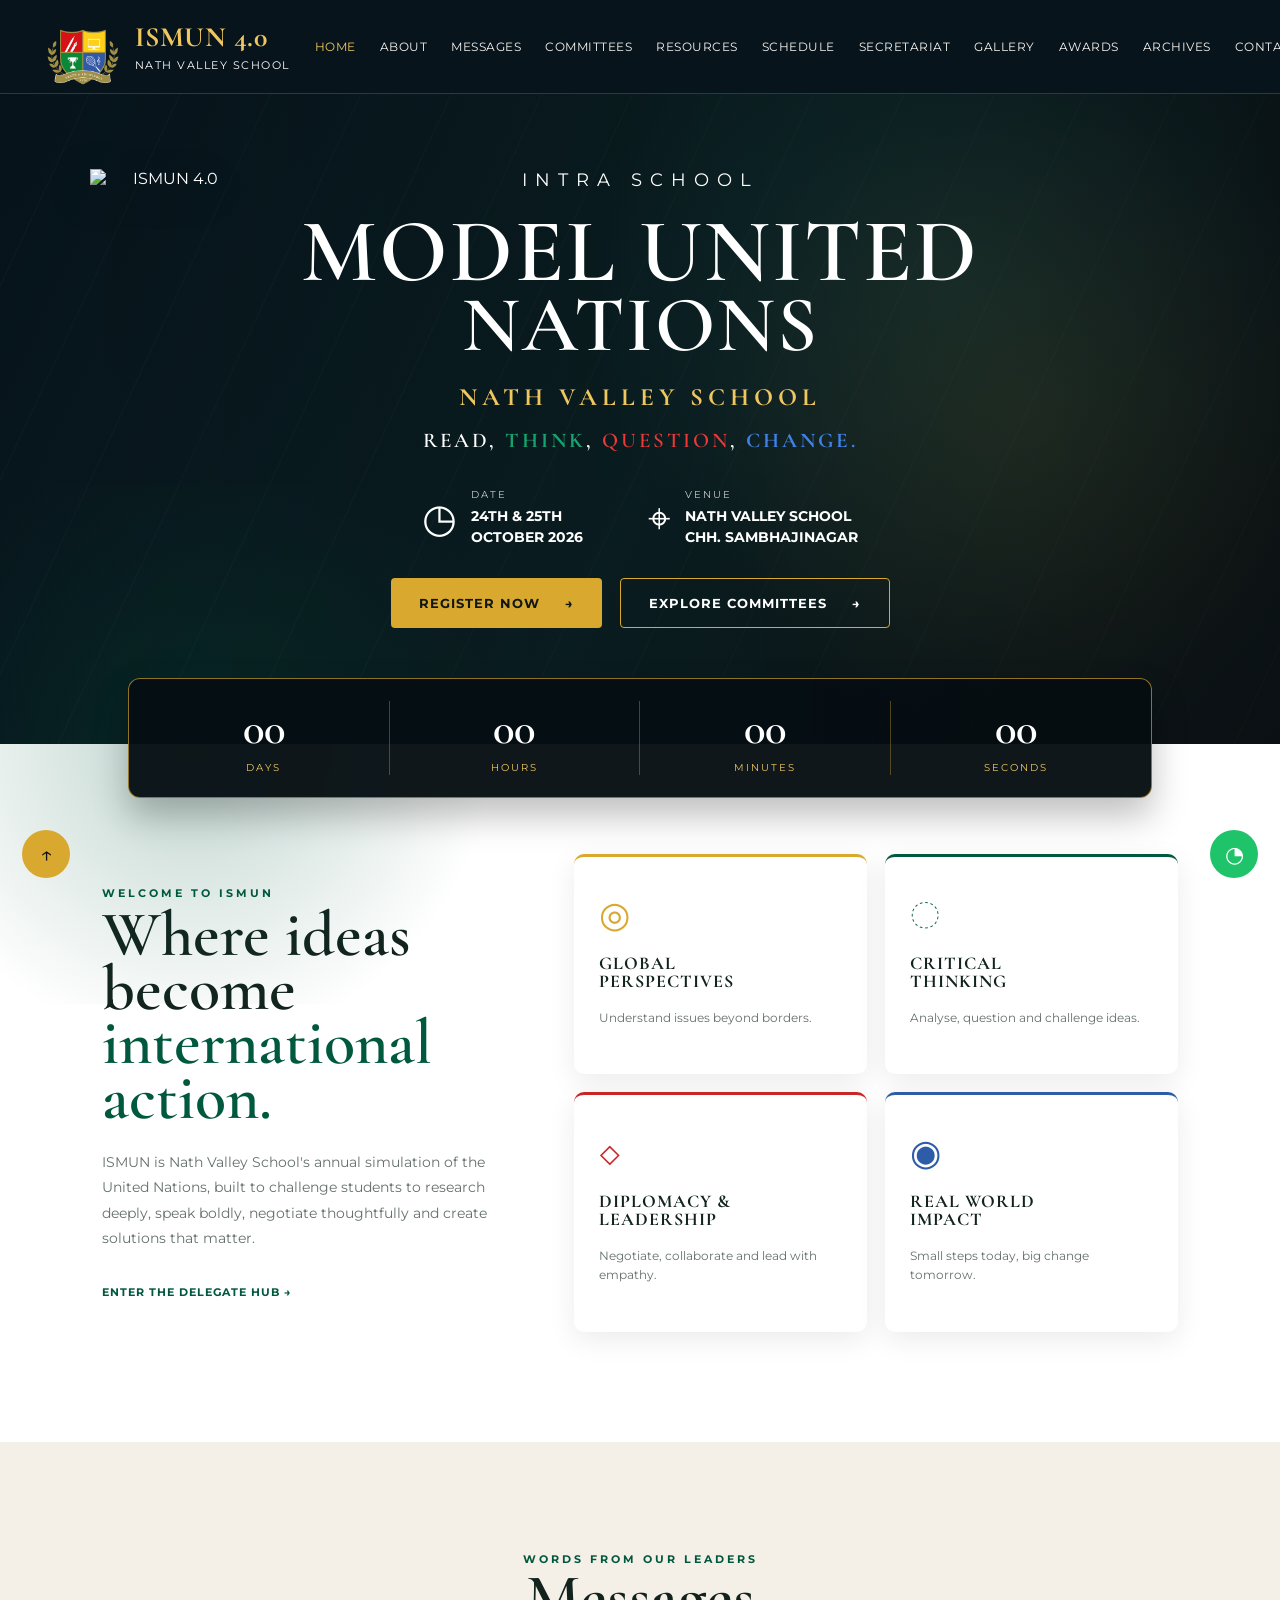
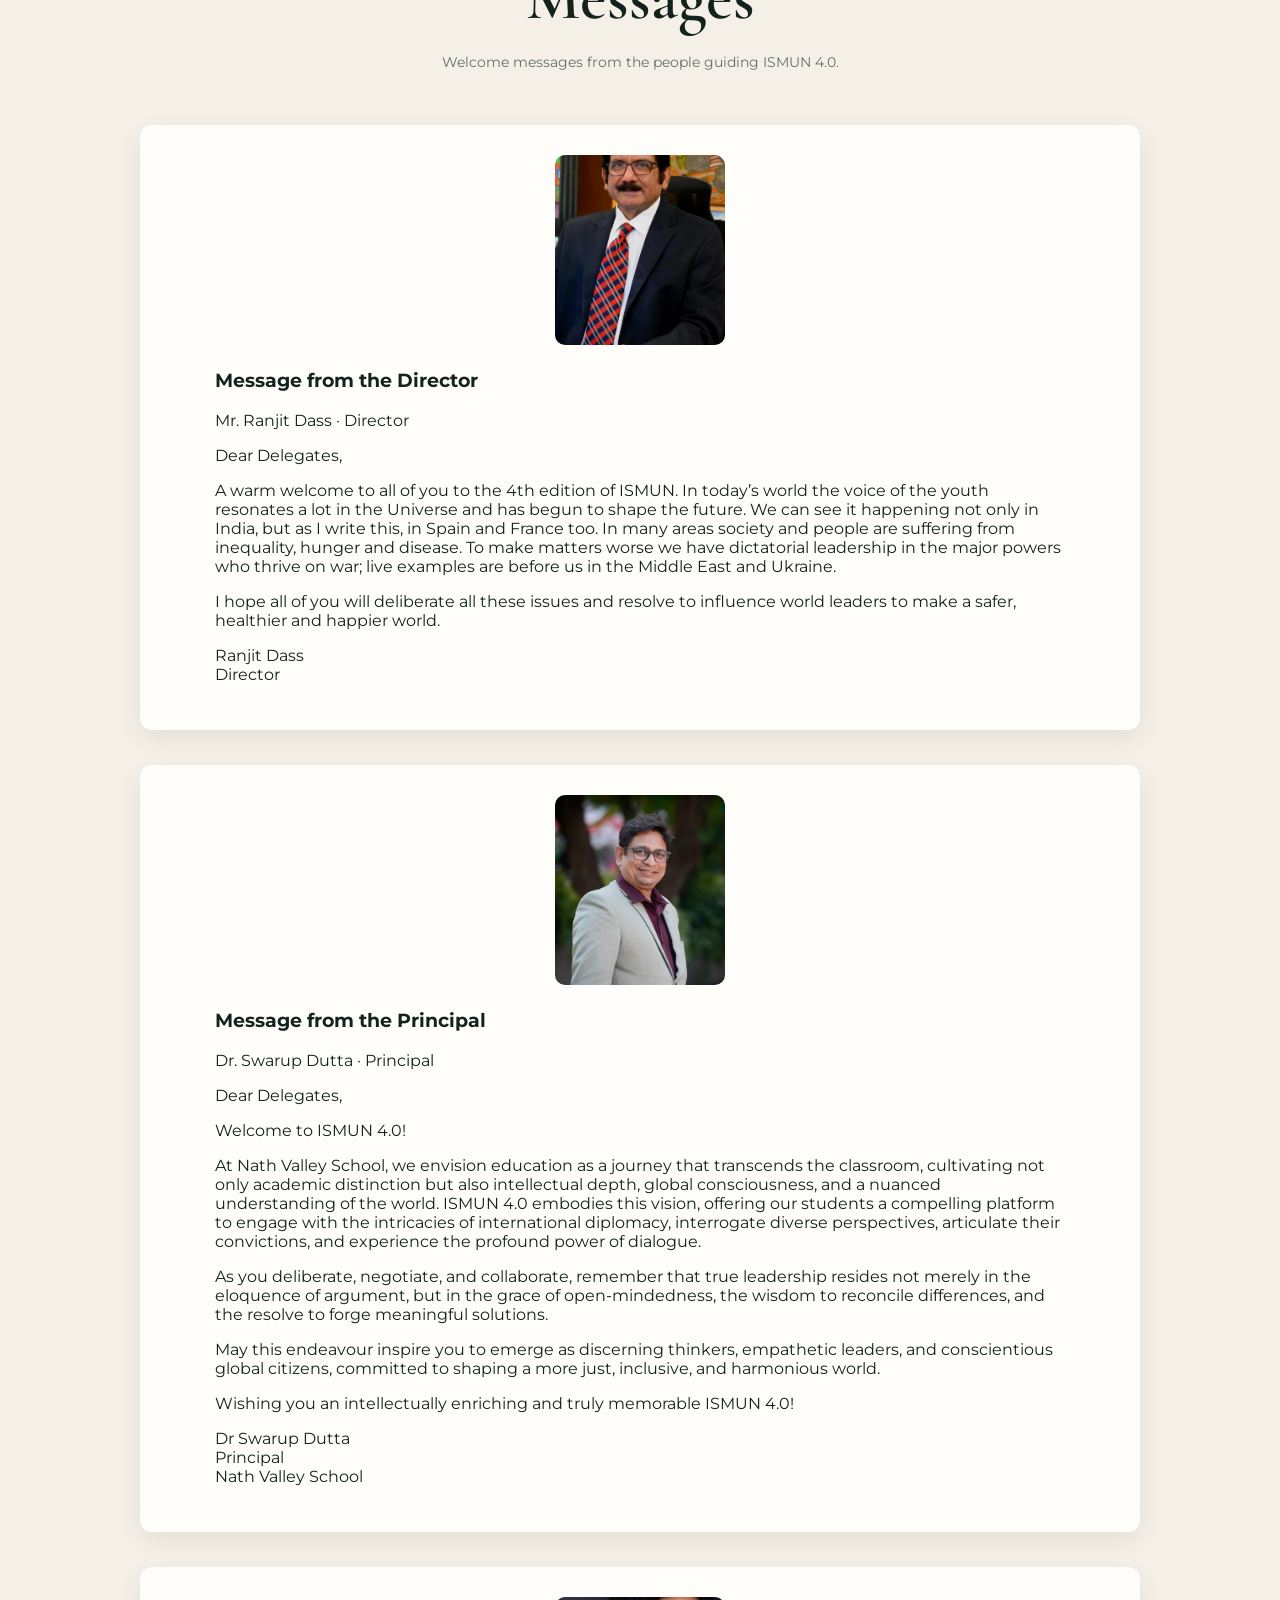
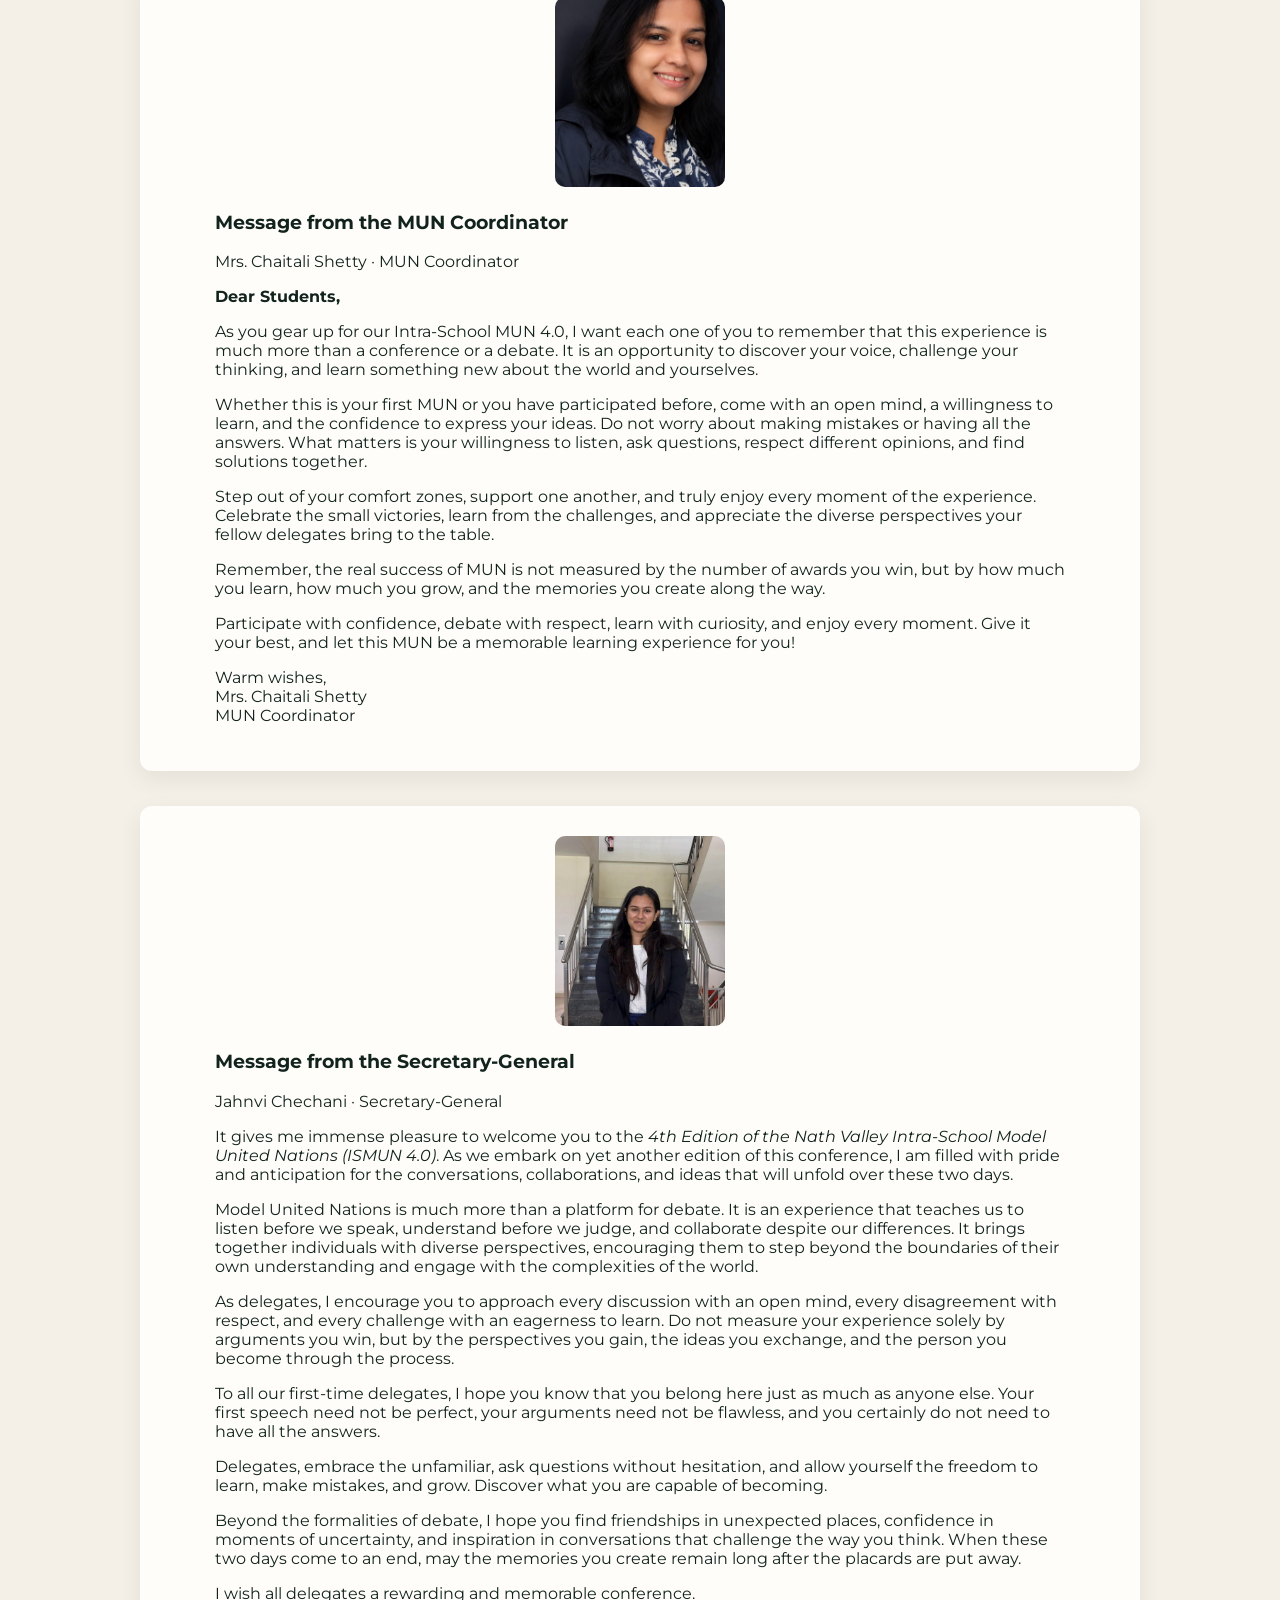
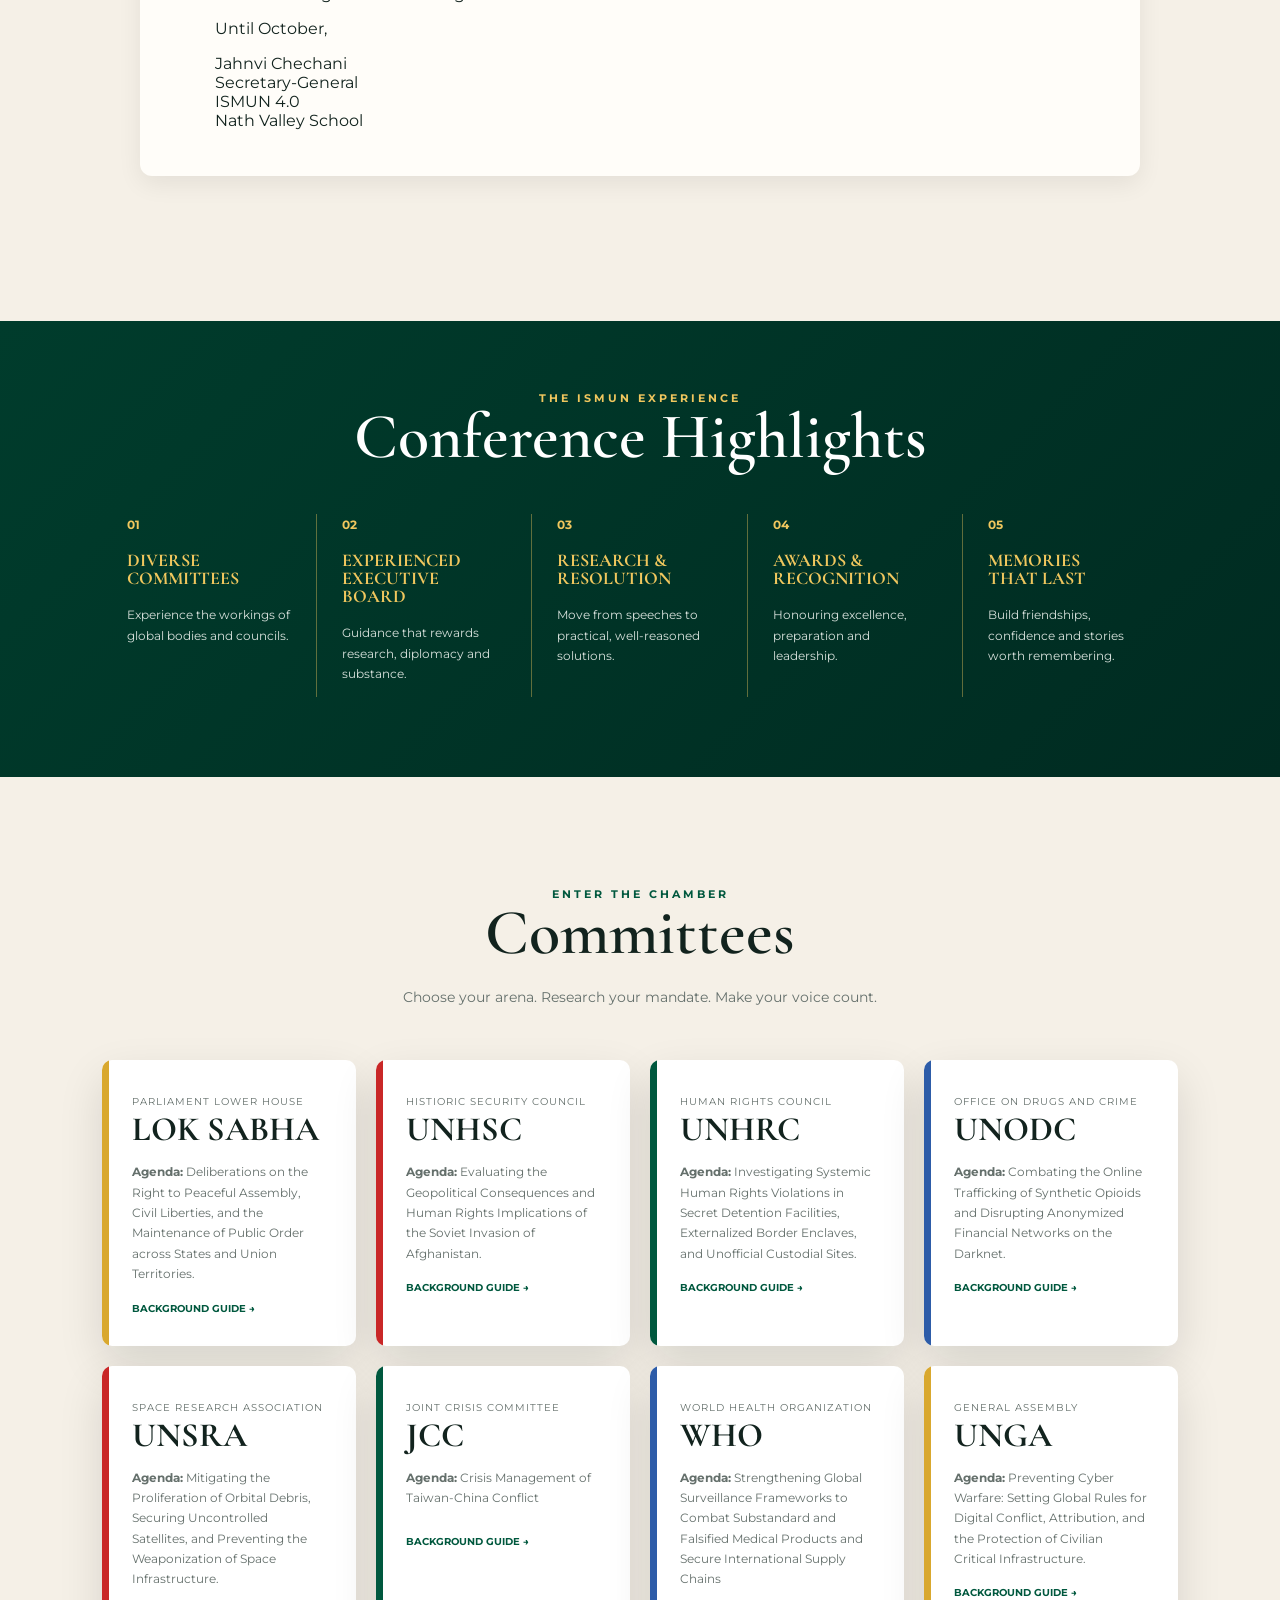
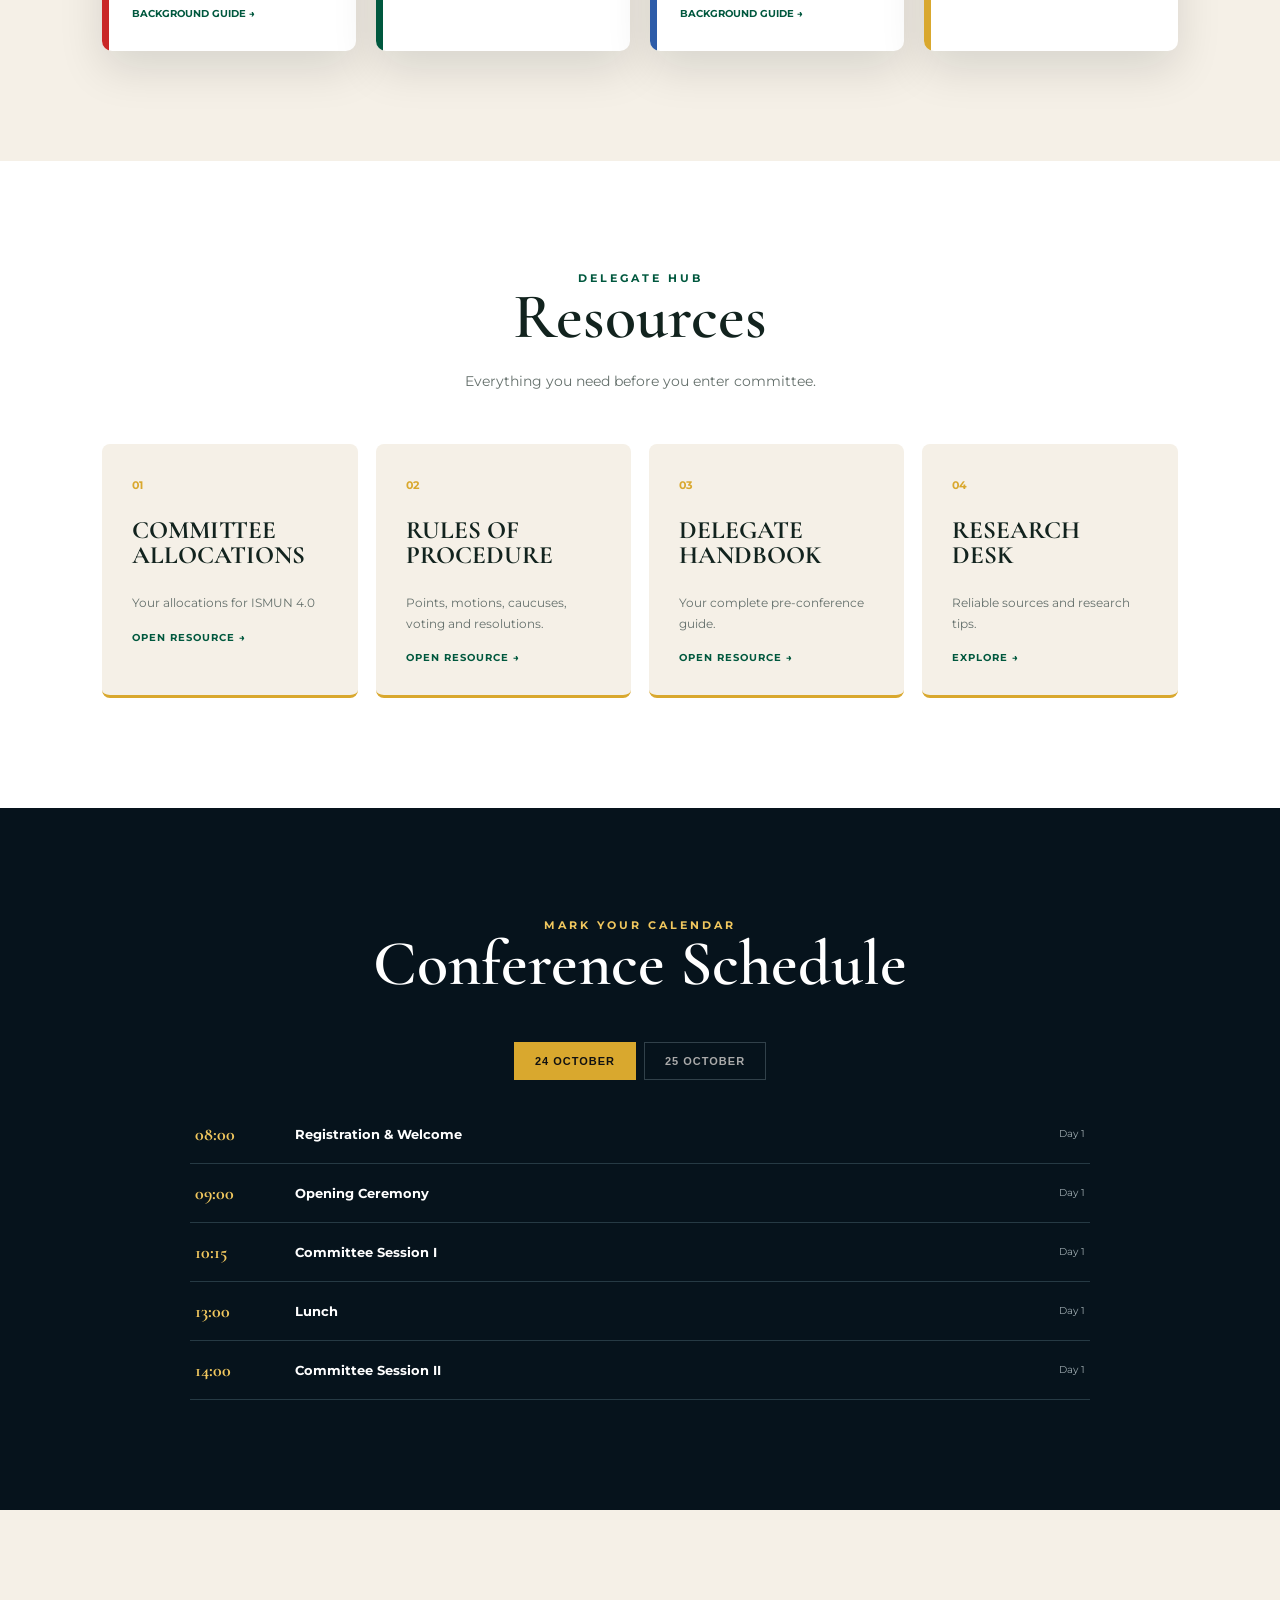
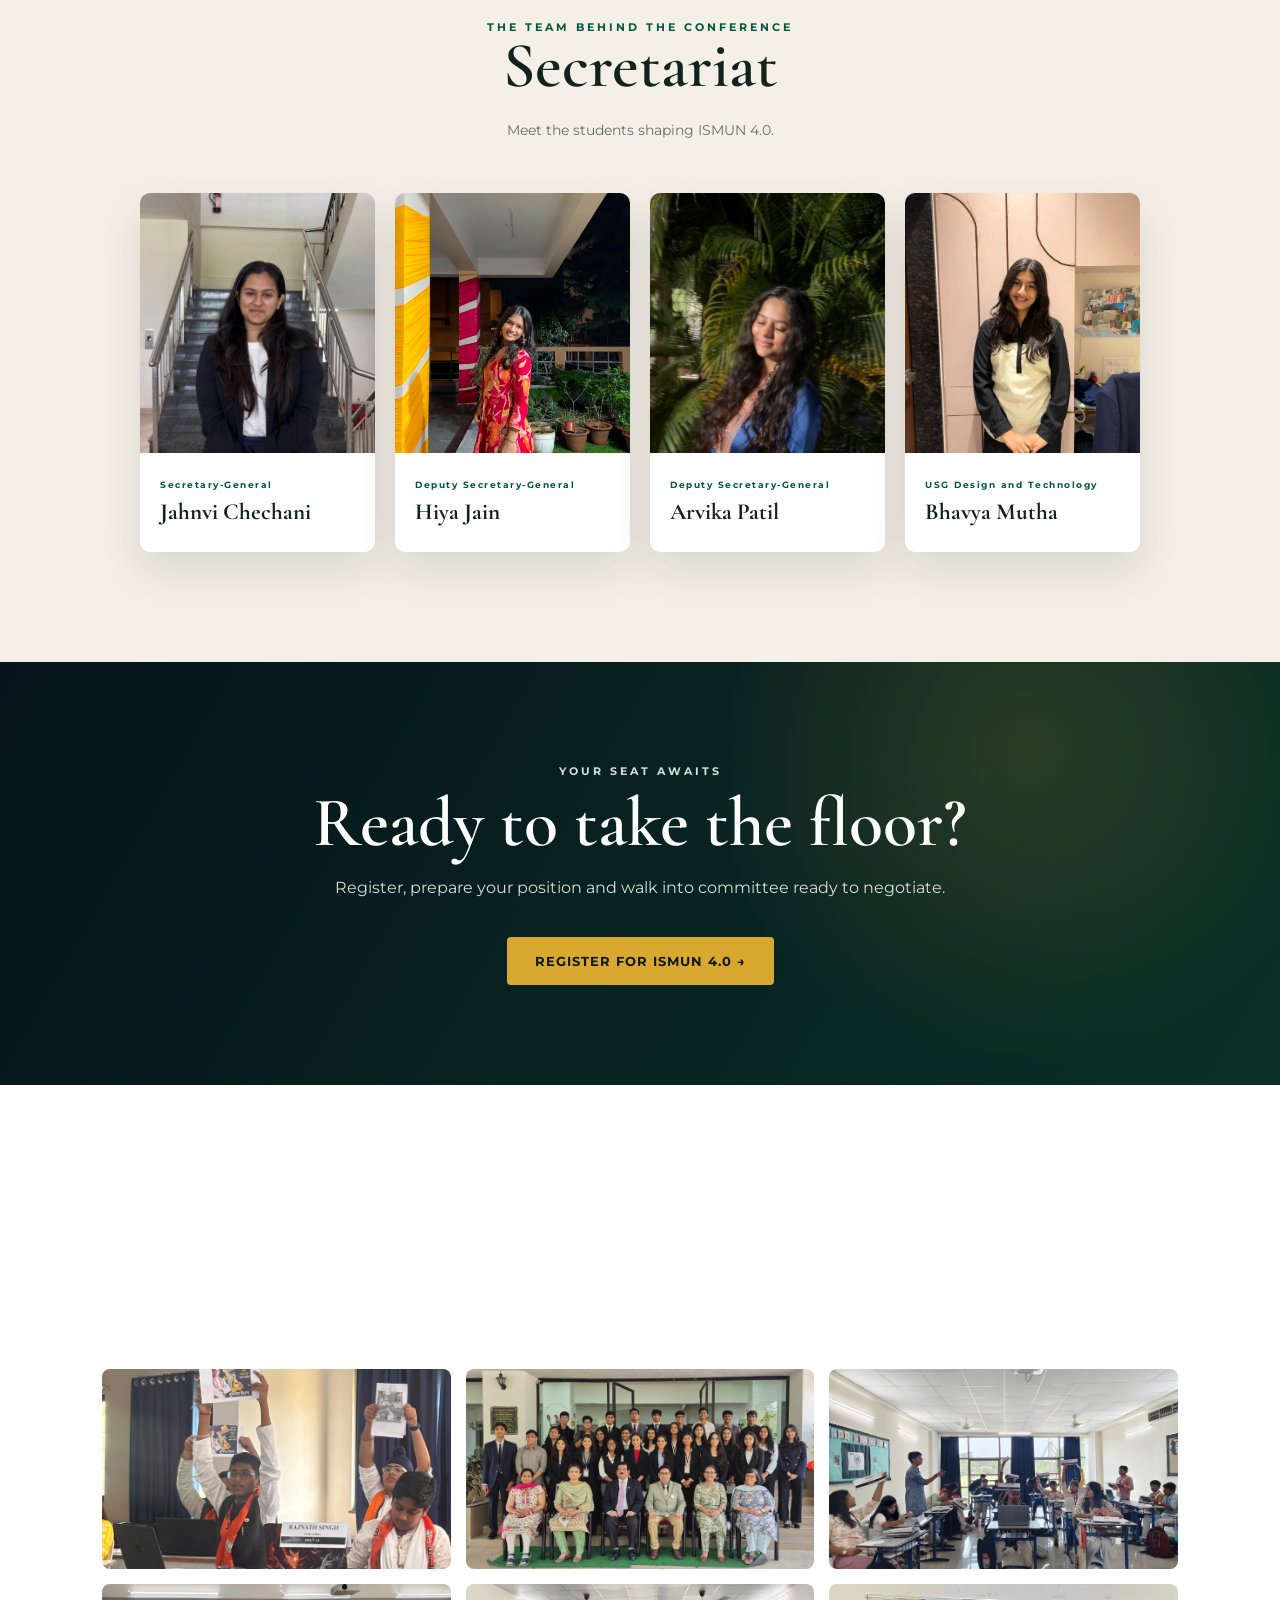
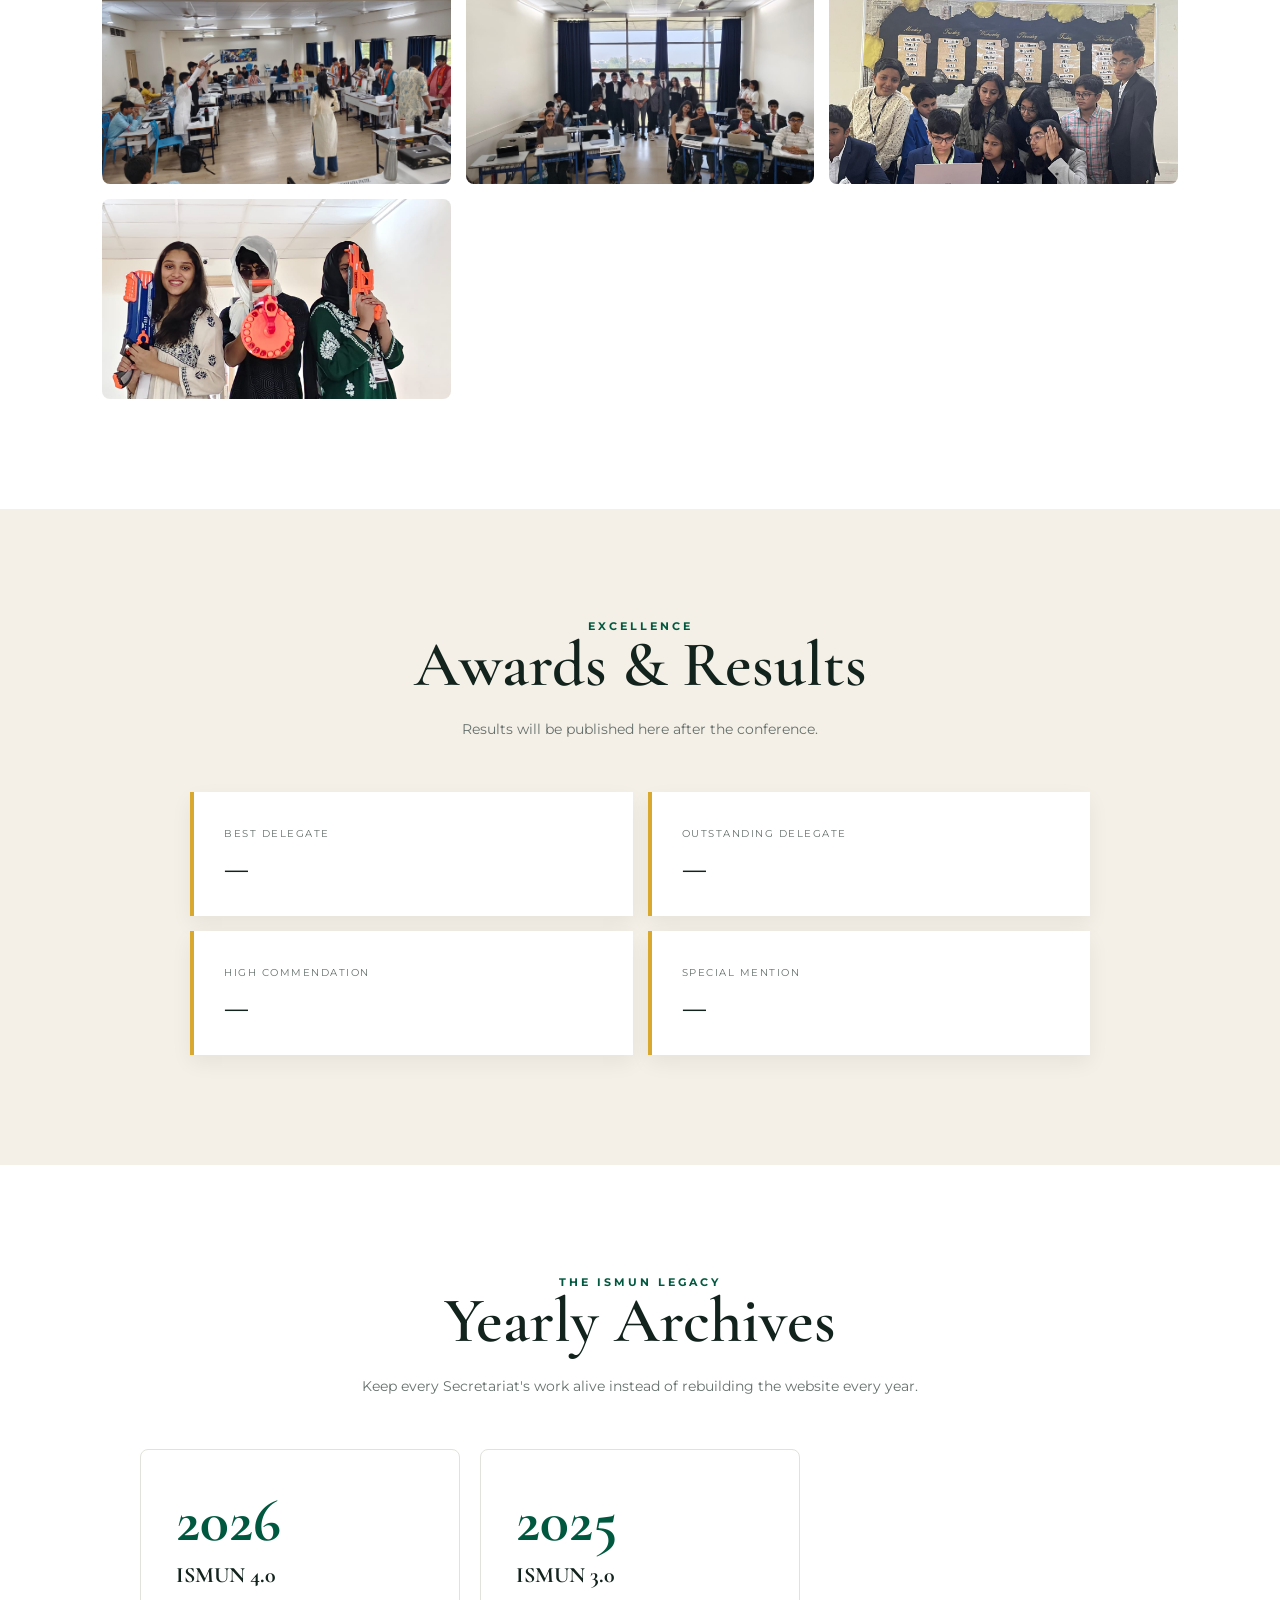
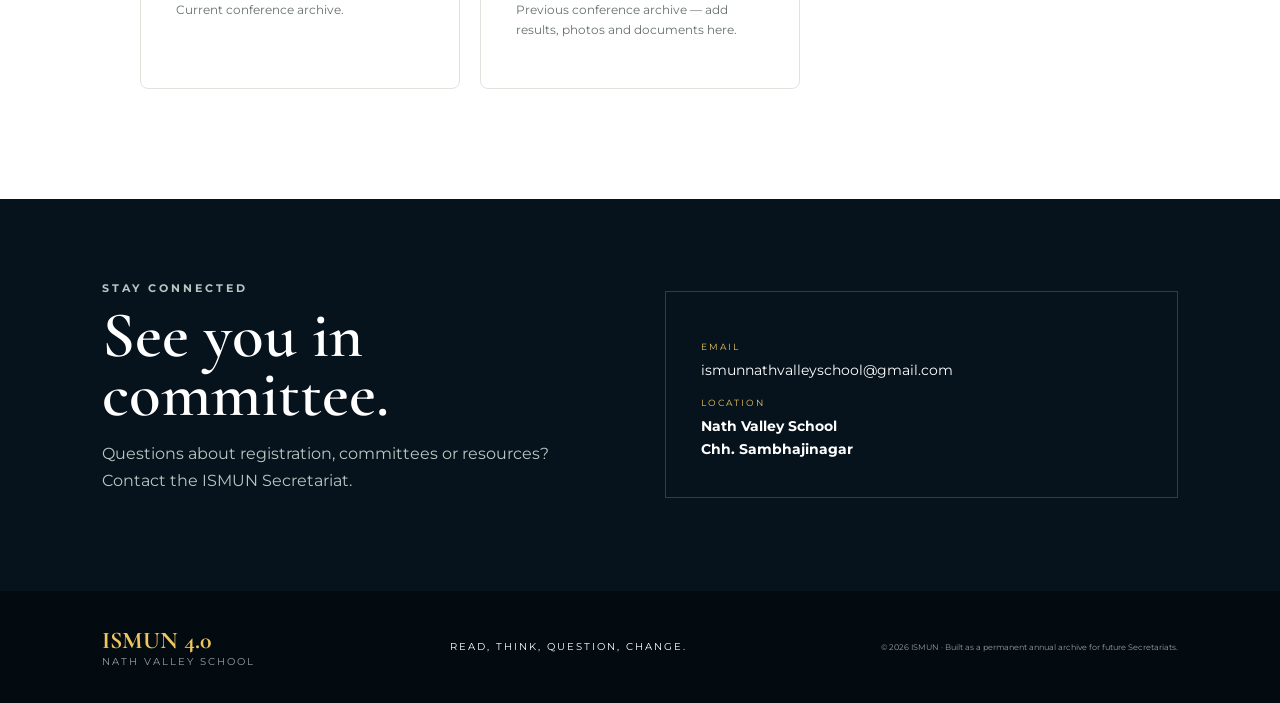
==== commit 8567ed13: "Update index.html" ====
--- a/index.html
+++ b/index.html
@@ -152,7 +152,7 @@
         <h3>Message from the Director</h3>
         <p class="message-author">Mr. Ranjit Dass · Director</p>
         <p>Dear Delegates,</p>
-        <p>A warm welcome to all of you to the 5th edition of ISMUN. In today’s world the voice of the youth resonates a lot in the Universe and has begun to shape the future. We can see it happening not only in India, but as I write this, in Spain and France too. In many areas society and people are suffering from inequality, hunger and disease. To make matters worse we have dictatorial leadership in the major powers who thrive on war; live examples are before us in the Middle East and Ukraine.</p>
+        <p>A warm welcome to all of you to the 4th edition of ISMUN. In today’s world the voice of the youth resonates a lot in the Universe and has begun to shape the future. We can see it happening not only in India, but as I write this, in Spain and France too. In many areas society and people are suffering from inequality, hunger and disease. To make matters worse we have dictatorial leadership in the major powers who thrive on war; live examples are before us in the Middle East and Ukraine.</p>
         <p>I hope all of you will deliberate all these issues and resolve to influence world leaders to make a safer, healthier and happier world.</p>
         <p class="message-signature">Ranjit Dass<br>Director</p>
       </div>
@@ -178,7 +178,7 @@
         <h3>Message from the MUN Coordinator</h3>
         <p class="message-author">Mrs. Chaitali Shetty · MUN Coordinator</p>
         <p><strong>Dear Students,</strong></p>
-        <p>As you gear up for our Intra-School MUN 5.0, I want each one of you to remember that this experience is much more than a conference or a debate. It is an opportunity to discover your voice, challenge your thinking, and learn something new about the world and yourselves.</p>
+        <p>As you gear up for our Intra-School MUN 4.0, I want each one of you to remember that this experience is much more than a conference or a debate. It is an opportunity to discover your voice, challenge your thinking, and learn something new about the world and yourselves.</p>
         <p>Whether this is your first MUN or you have participated before, come with an open mind, a willingness to learn, and the confidence to express your ideas. Do not worry about making mistakes or having all the answers. What matters is your willingness to listen, ask questions, respect different opinions, and find solutions together.</p>
         <p>Step out of your comfort zones, support one another, and truly enjoy every moment of the experience. Celebrate the small victories, learn from the challenges, and appreciate the diverse perspectives your fellow delegates bring to the table.</p>
         <p>Remember, the real success of MUN is not measured by the number of awards you win, but by how much you learn, how much you grow, and the memories you create along the way.</p>
@@ -271,8 +271,8 @@
   <div class="resource-grid">
     <a class="resource-card" href="#" data-placeholder="Upload your PDF in Google Drive and paste its link in data/site-data.js">
       <span>01</span>
-      <h3>BACKGROUND<br>GUIDES</h3>
-      <p>Committee-specific research material.</p>
+      <h3>COMMITTEE<br>ALLOCATIONS</h3>
+      <p>Your allocations for ISMUN 4.0</p>
       <b>OPEN RESOURCE →</b>
     </a>
 
--- a/style.css
+++ b/style.css
@@ -63,3 +63,40 @@
   }
 }
 
+
+#messages .message-card img {
+  width: 170px !important;
+  height: 190px !important;
+  max-width: 100% !important;
+  object-fit: cover;
+  object-position: center;
+  border-radius: 10px;
+  display: block;
+  margin: 0 auto 24px;
+}
+
+#messages .message-card {
+  max-width: 1000px;
+  margin: 0 auto 35px;
+  padding: 30px 40px;
+  background: #fffdf9;
+  border-radius: 12px;
+  box-shadow: 0 8px 25px rgba(0, 0, 0, 0.07);
+}
+
+#messages .message-content {
+  max-width: 850px;
+  margin: 0 auto;
+}
+
+@media (max-width: 600px) {
+  #messages .message-card {
+    padding: 22px 18px;
+  }
+
+  #messages .message-card img {
+    width: 140px !important;
+    height: 155px !important;
+  }
+}
+
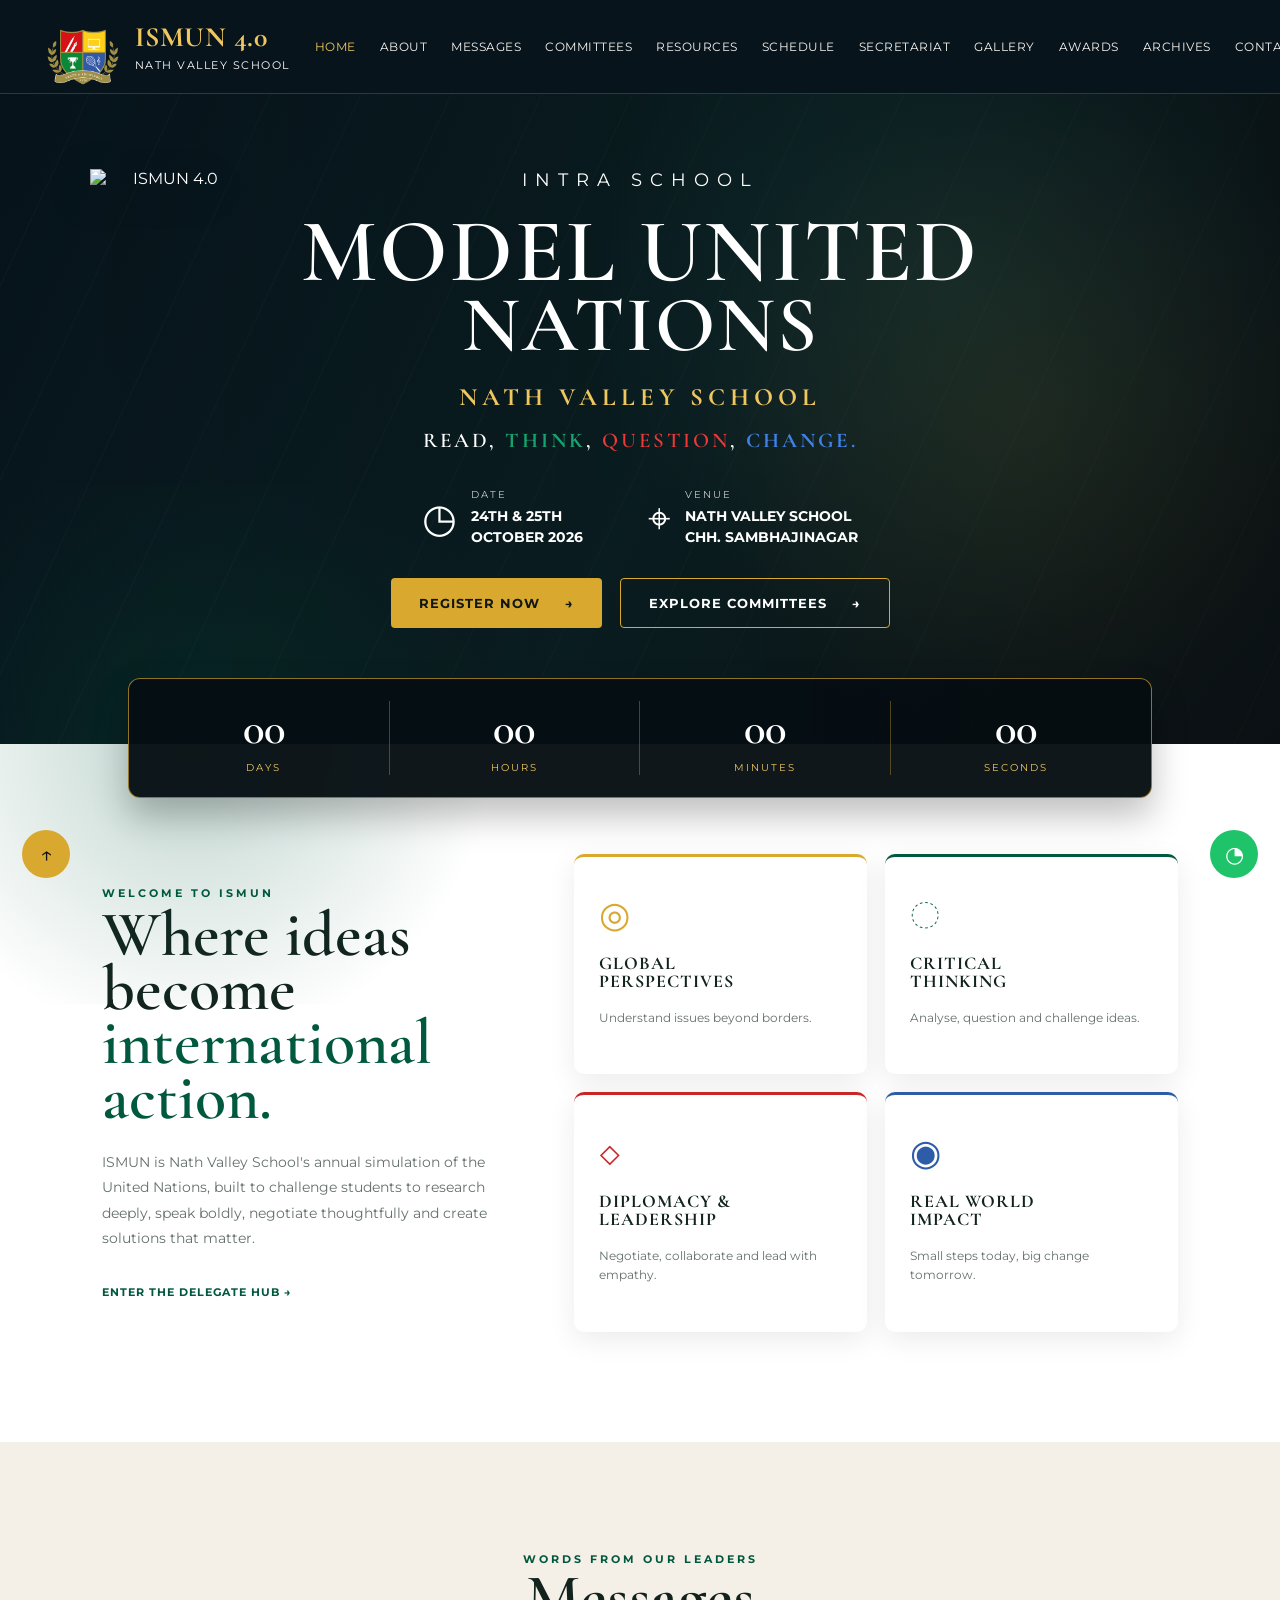
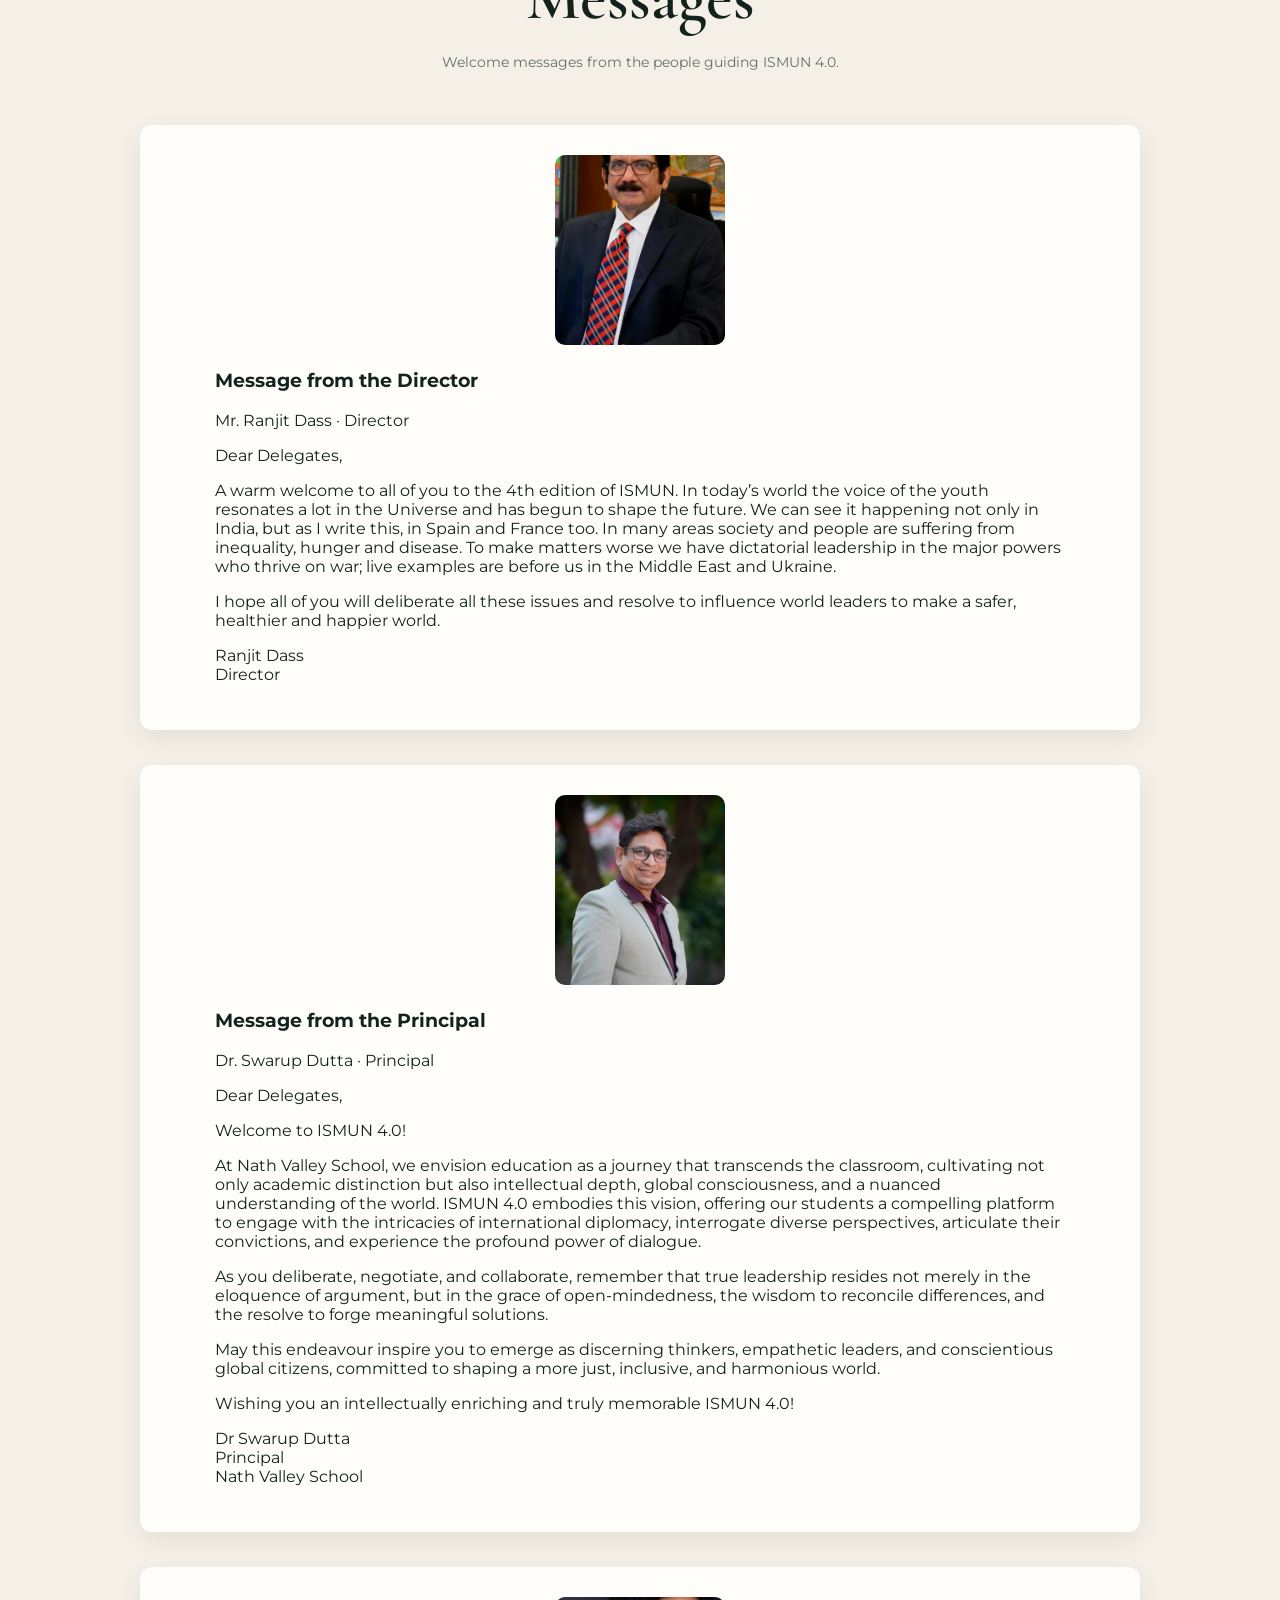
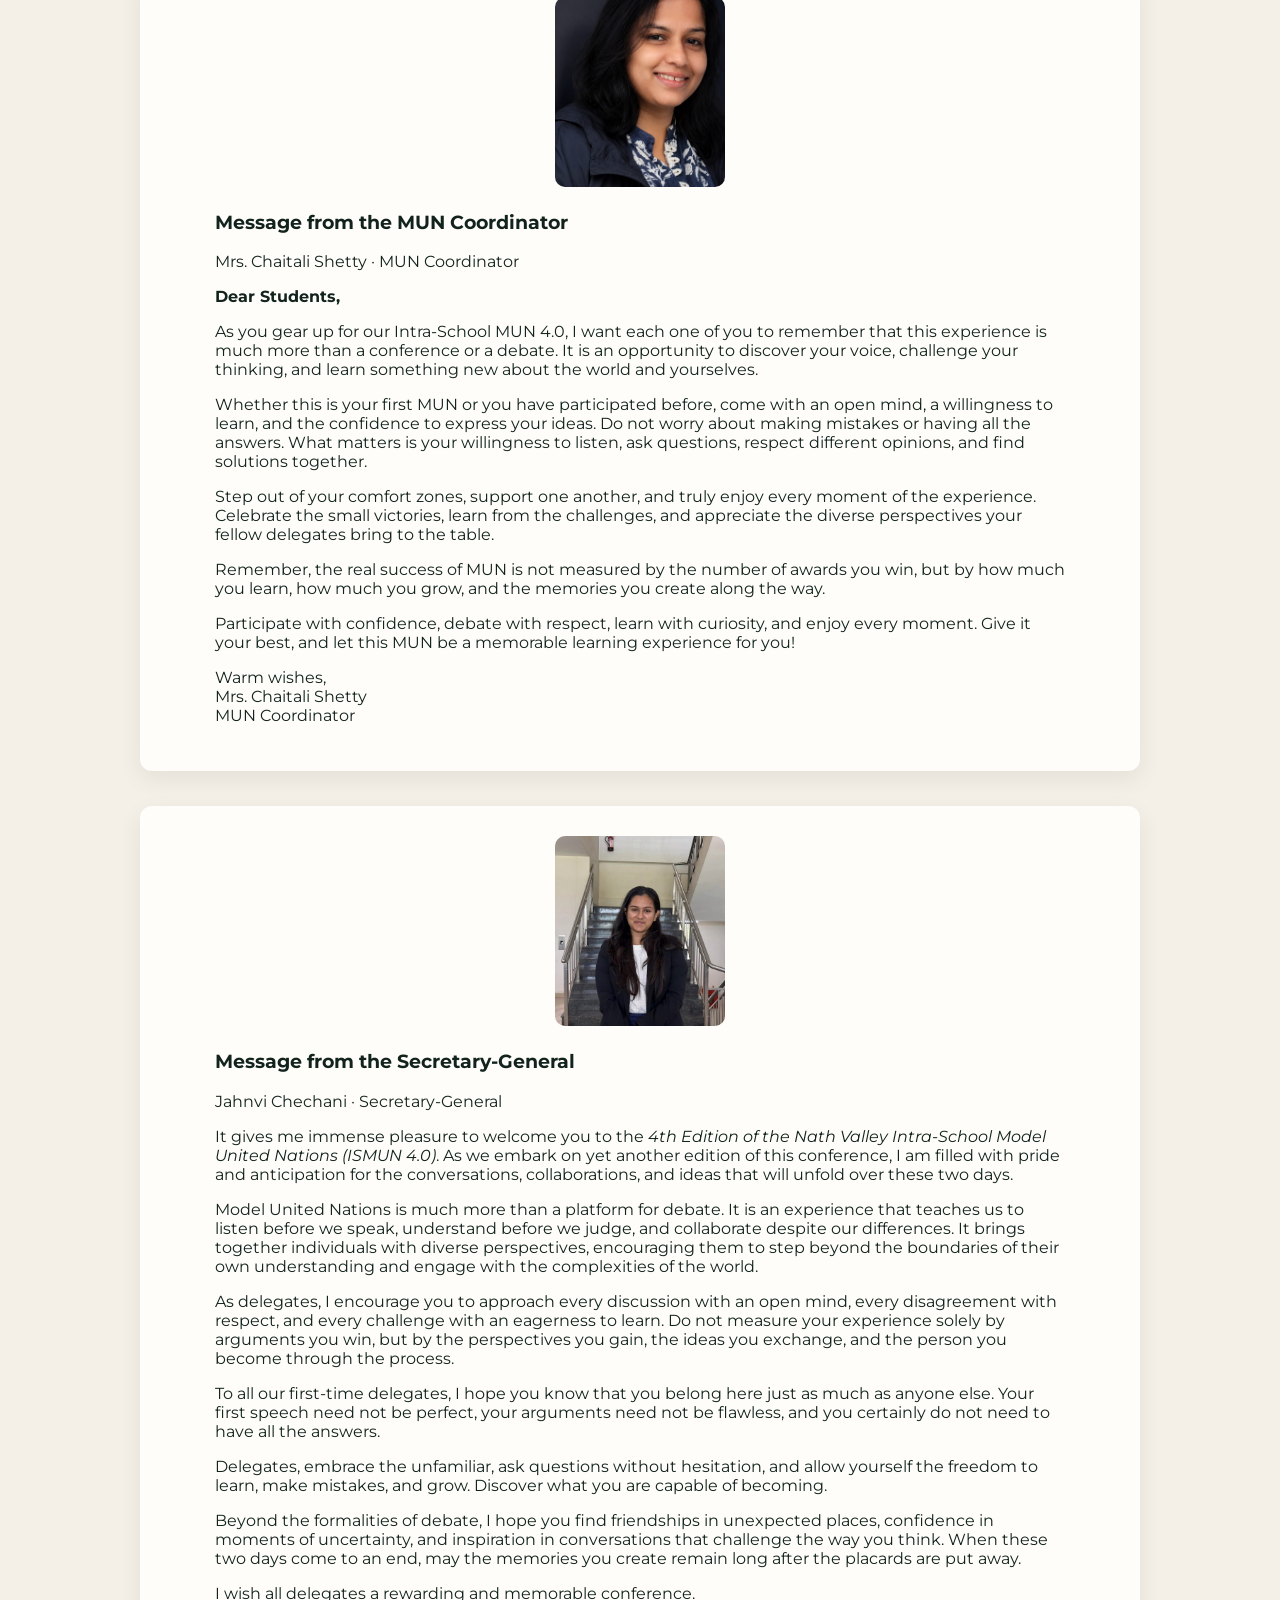
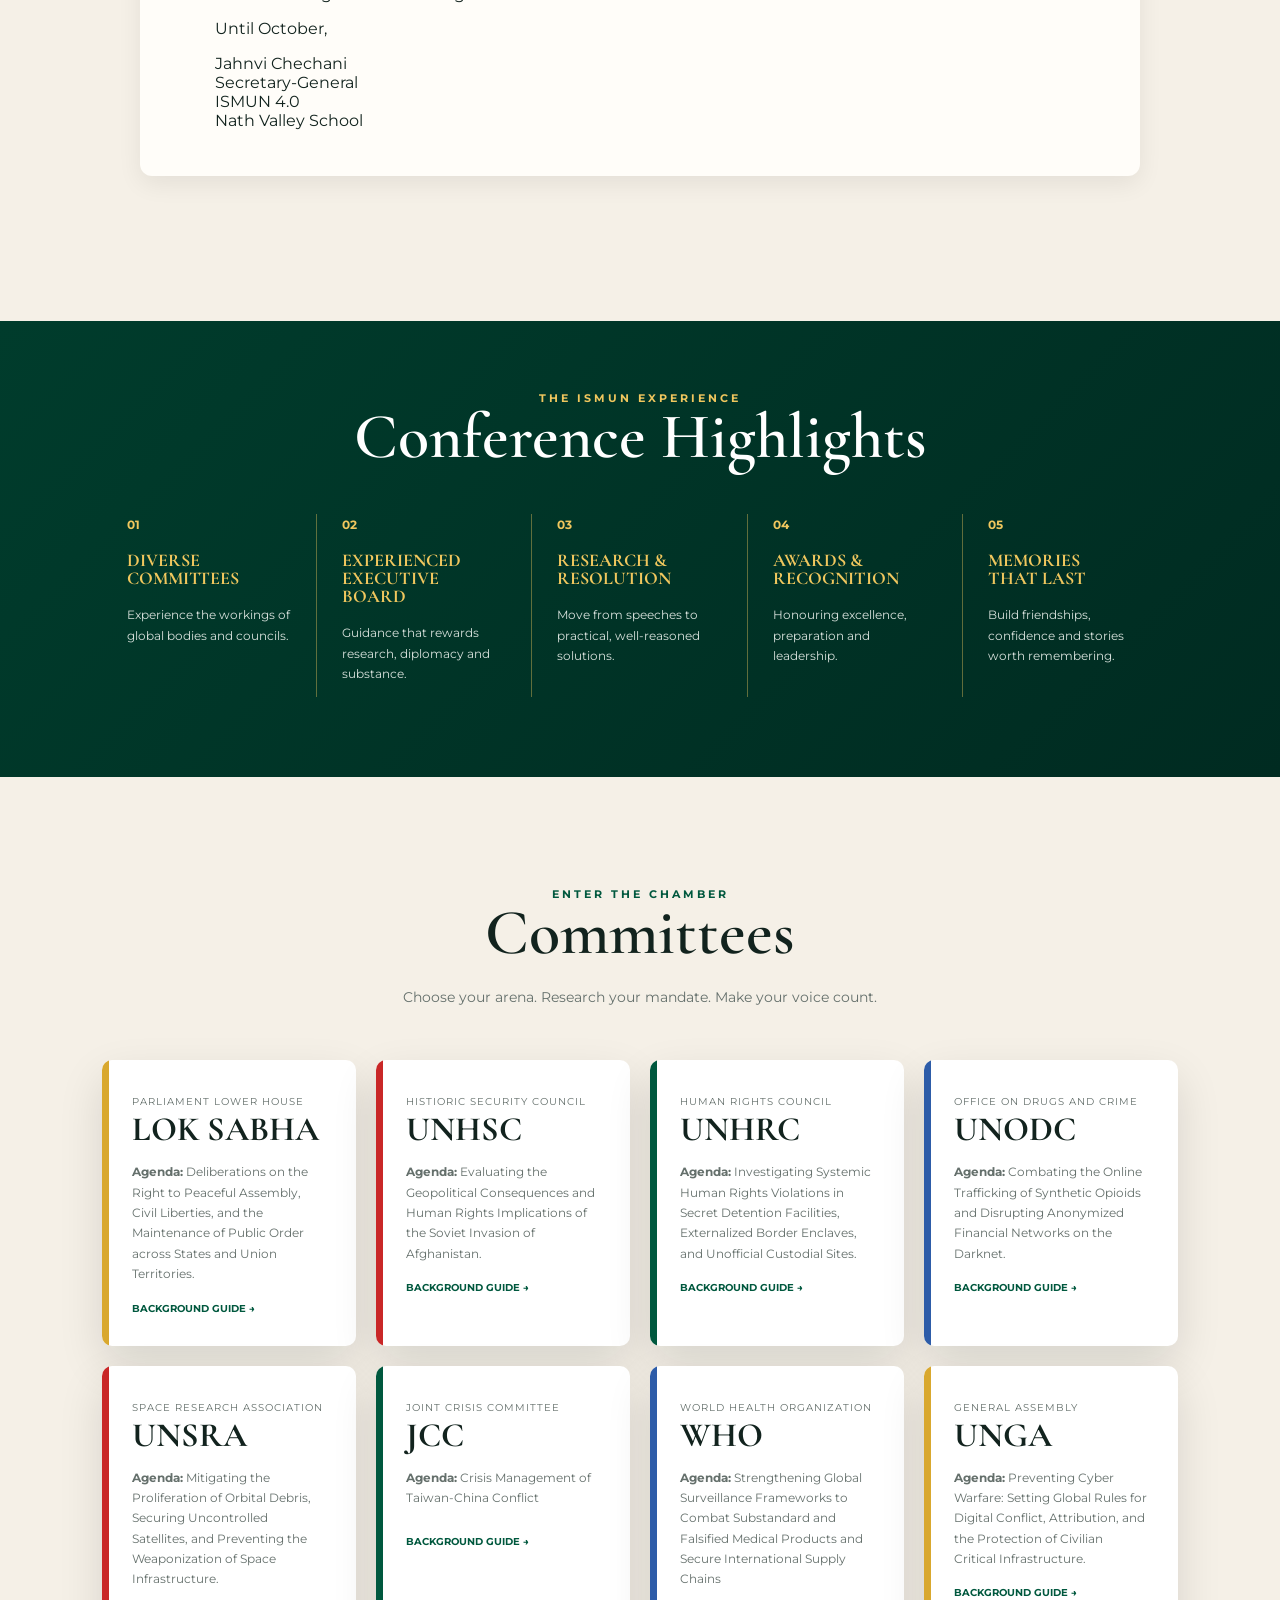
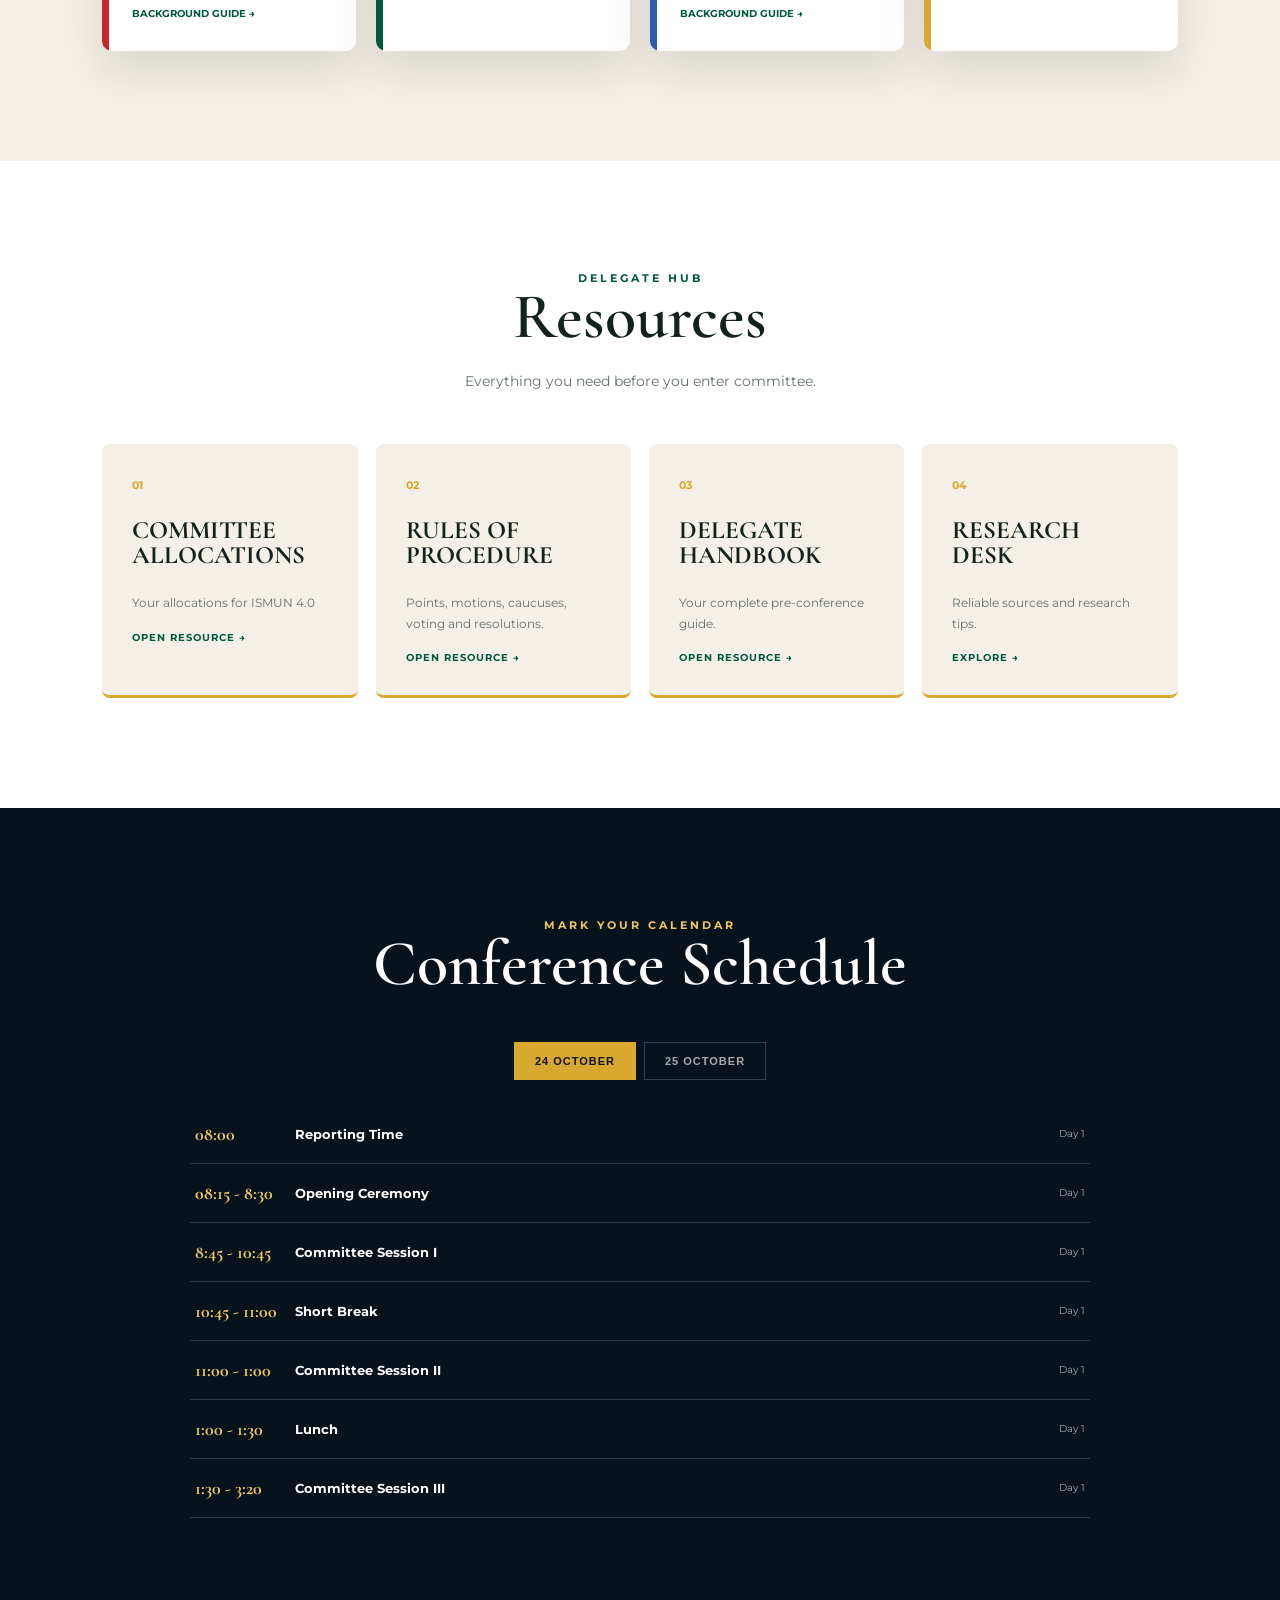
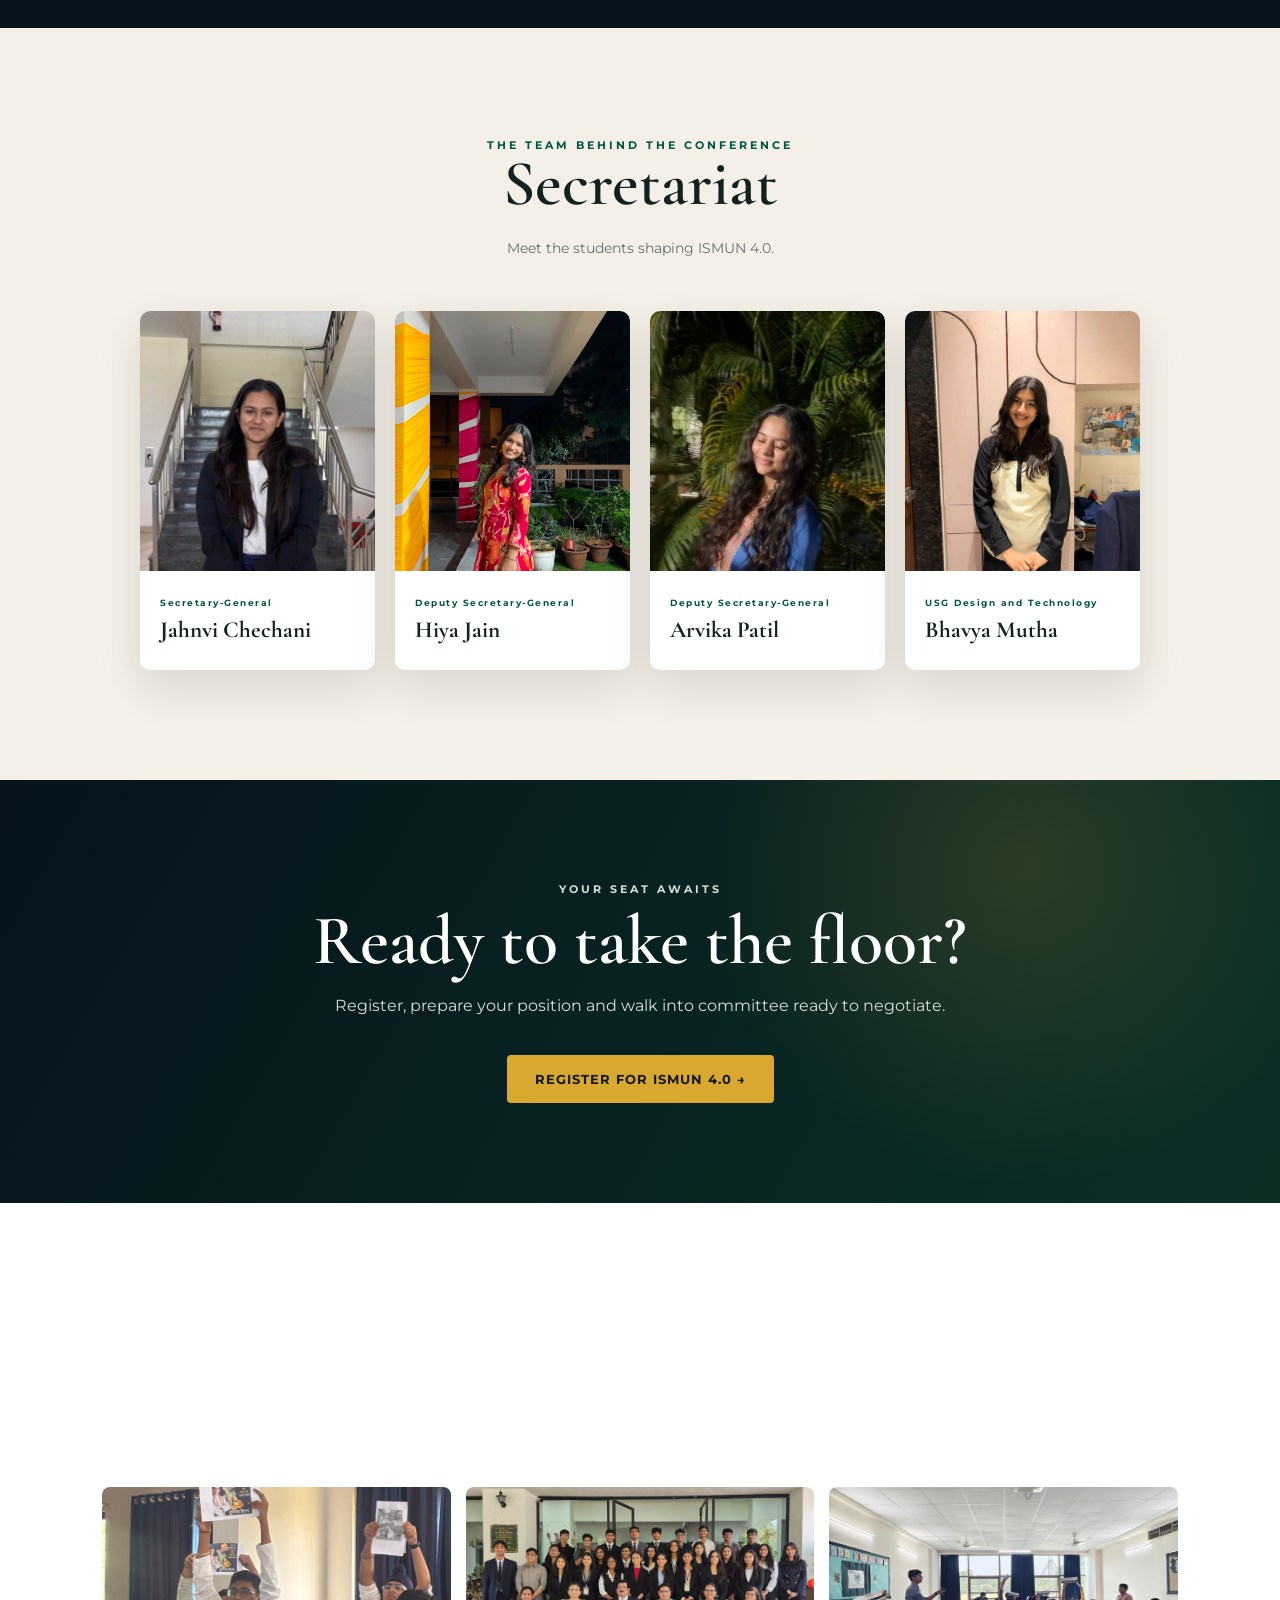
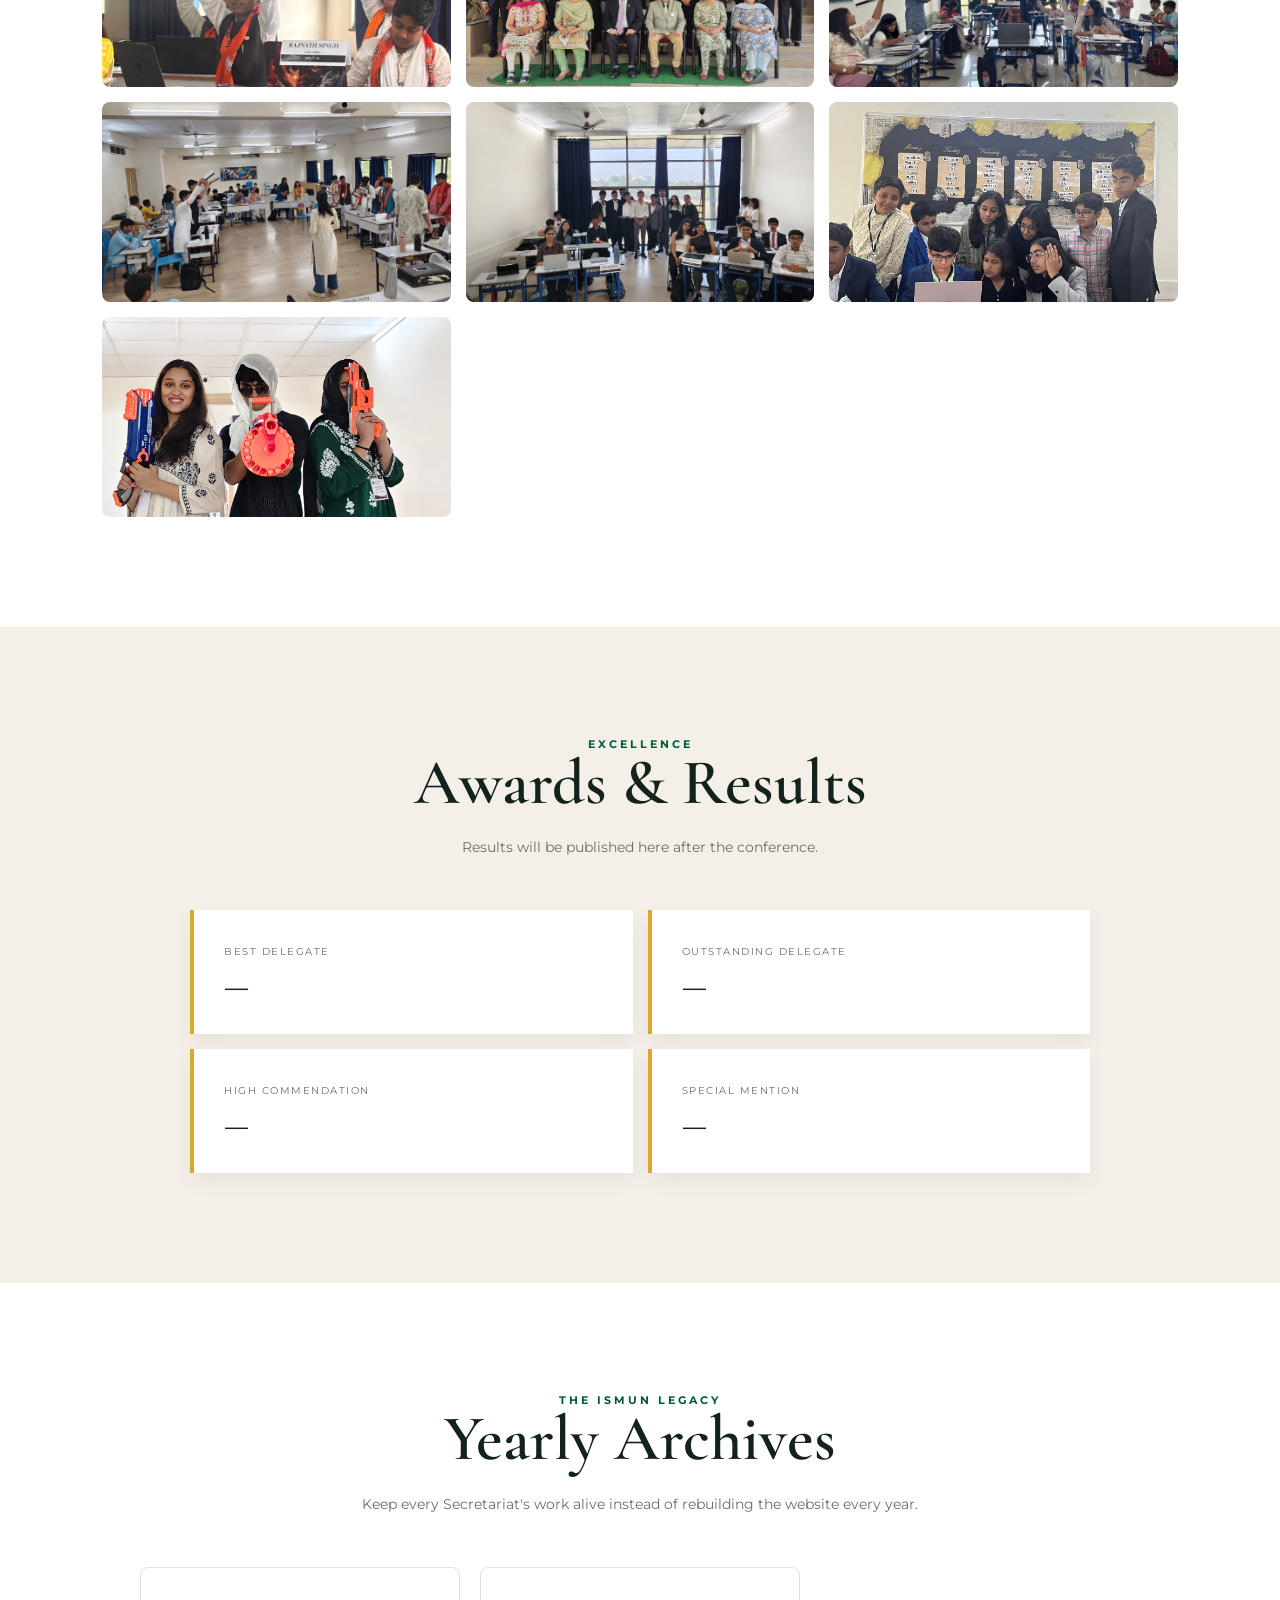
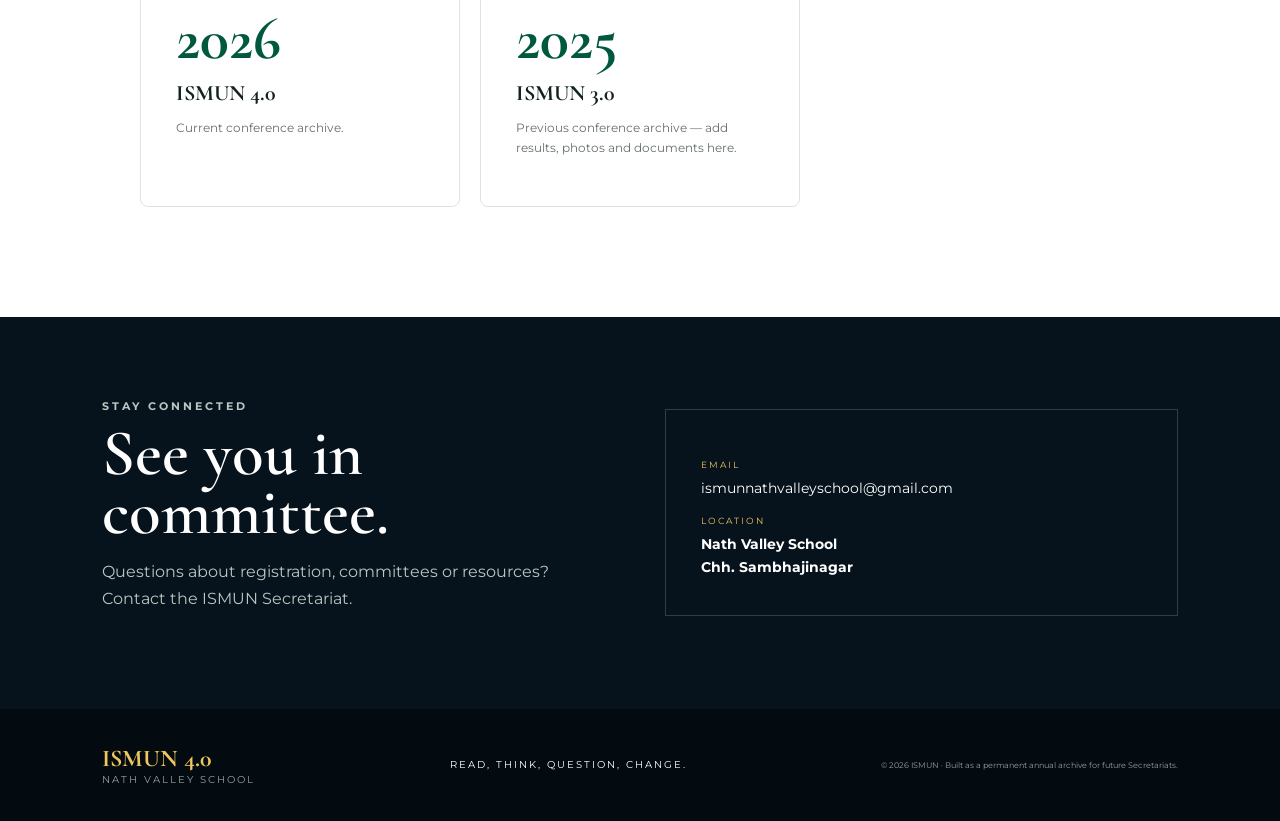
==== commit ba8d33f9: "Update index.html" ====
--- a/index.html
+++ b/index.html
@@ -38,7 +38,7 @@
     <a href="#awards">AWARDS</a>
     <a href="#archives">ARCHIVES</a>
     <a href="#contact">CONTACT</a>
-    <a class="nav-cta" href="#registration">REGISTER NOW</a>
+    <a class="nav-cta" href="#" onclick="alert('REGISTRATIONS CLOSED'); return false;">REGISTER NOW</a>
   </nav>
 </header>
 
@@ -269,7 +269,7 @@
   </div>
 
   <div class="resource-grid">
-    <a class="resource-card" href="#" data-placeholder="Upload your PDF in Google Drive and paste its link in data/site-data.js">
+    <a class="resource-card" href="https://docs.google.com/spreadsheets/d/1cpFLUzi-VuhGIDvRgT1DdLbMit6DwgAtdl5VtQn7jnE/edit?usp=sharing" target="_blank" rel="noopener noreferrer">
       <span>01</span>
       <h3>COMMITTEE<br>ALLOCATIONS</h3>
       <p>Your allocations for ISMUN 4.0</p>
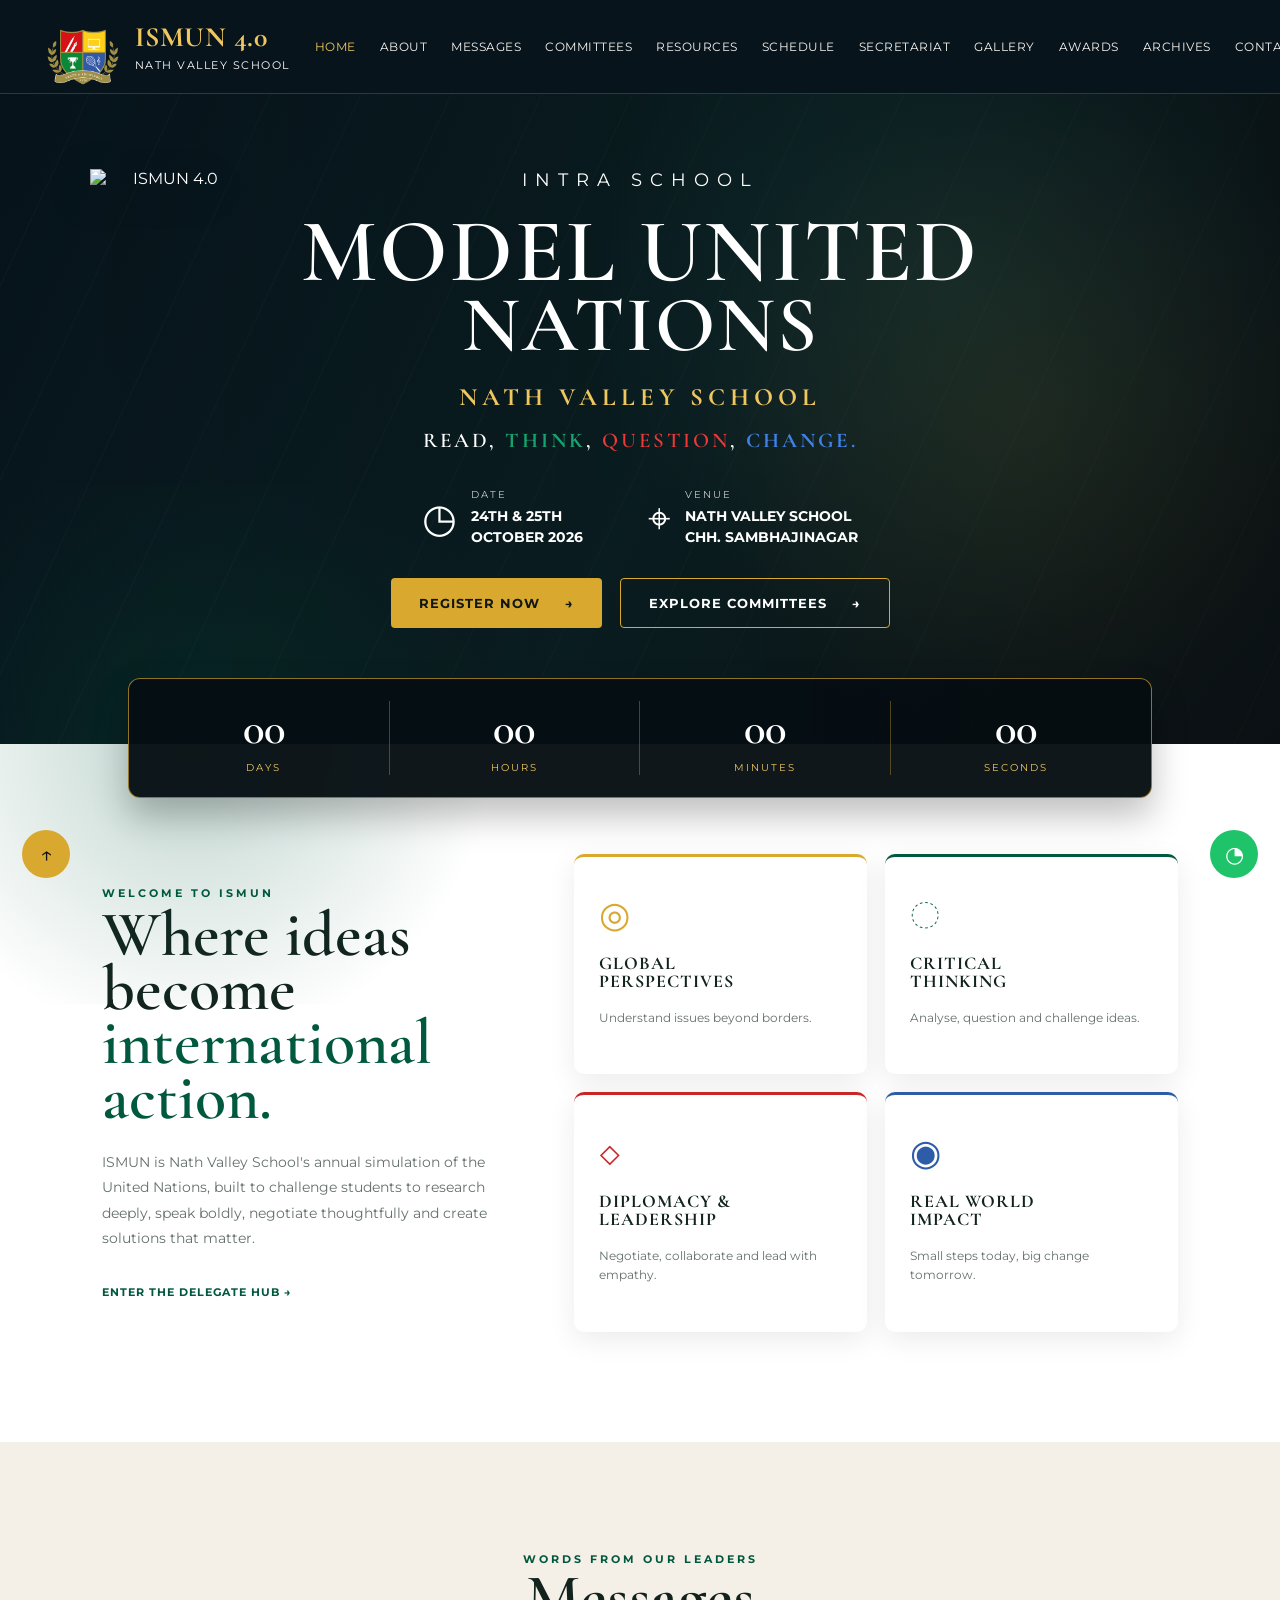
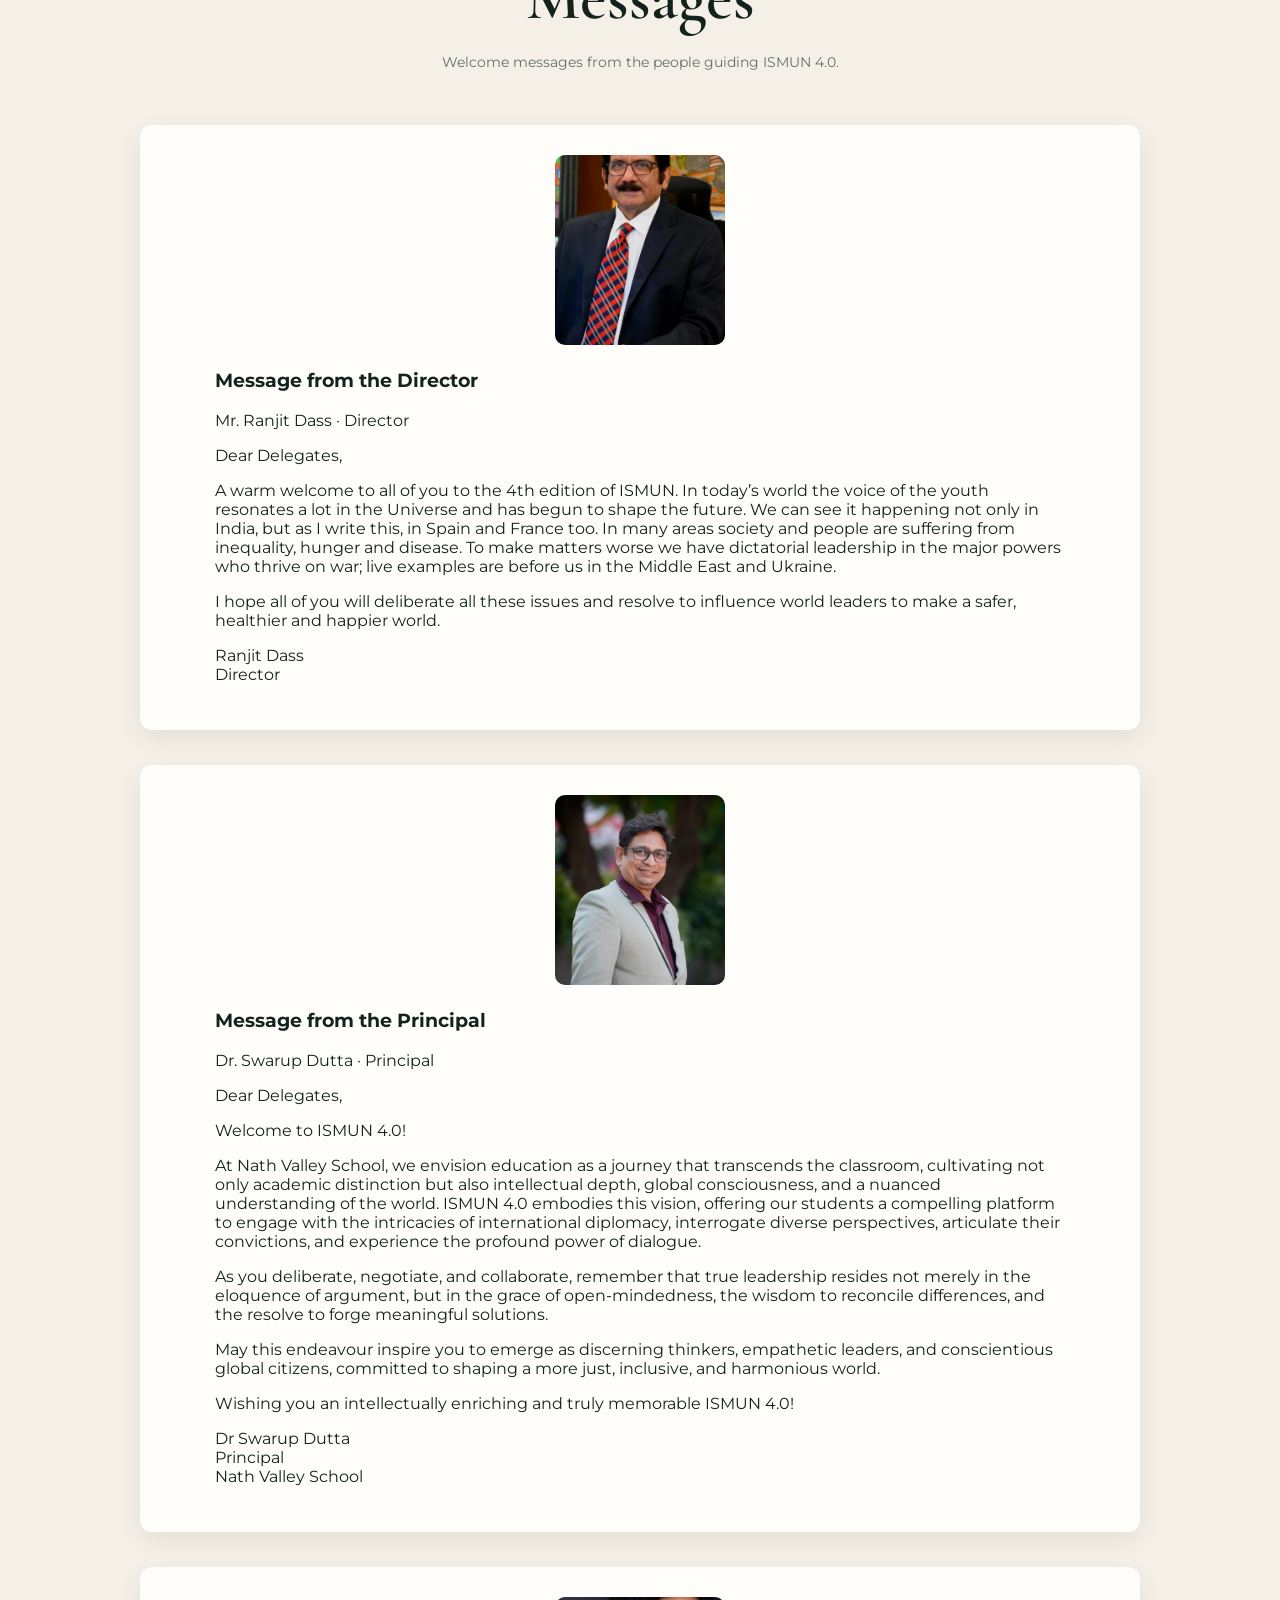
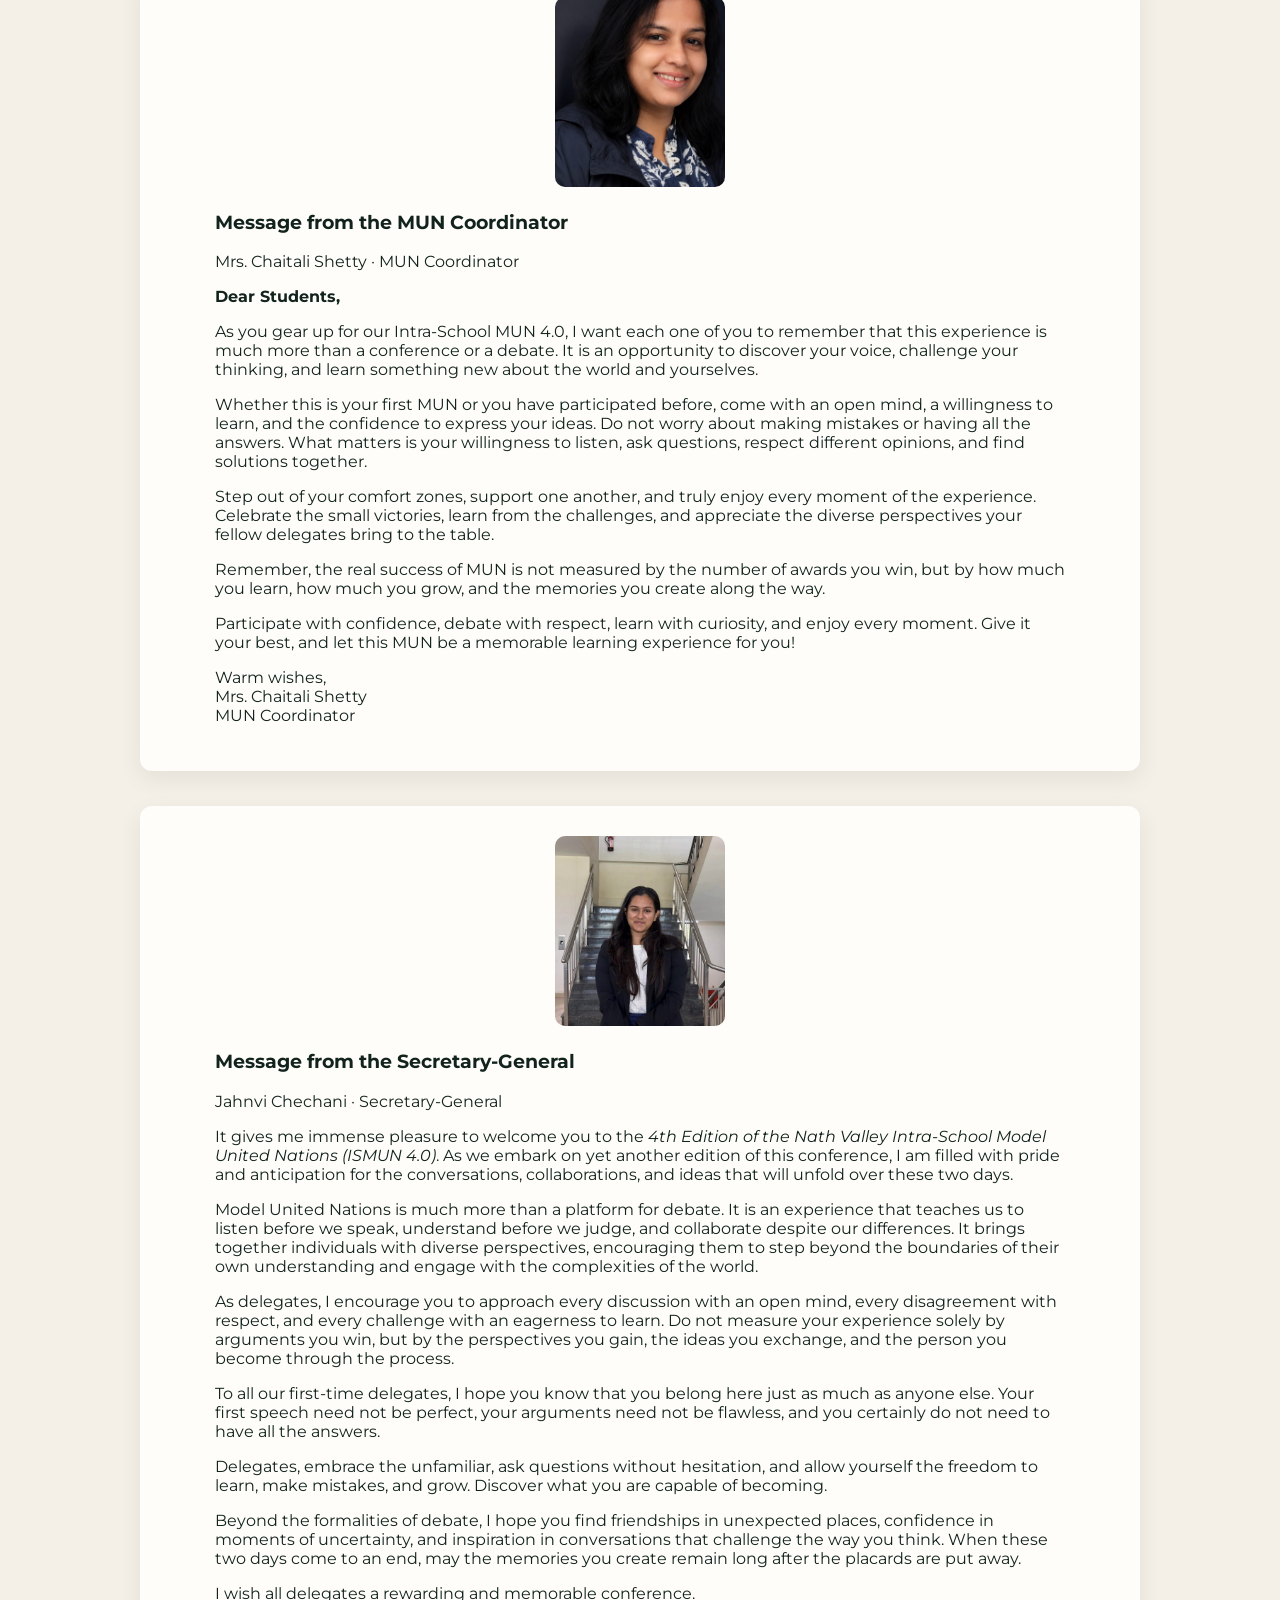
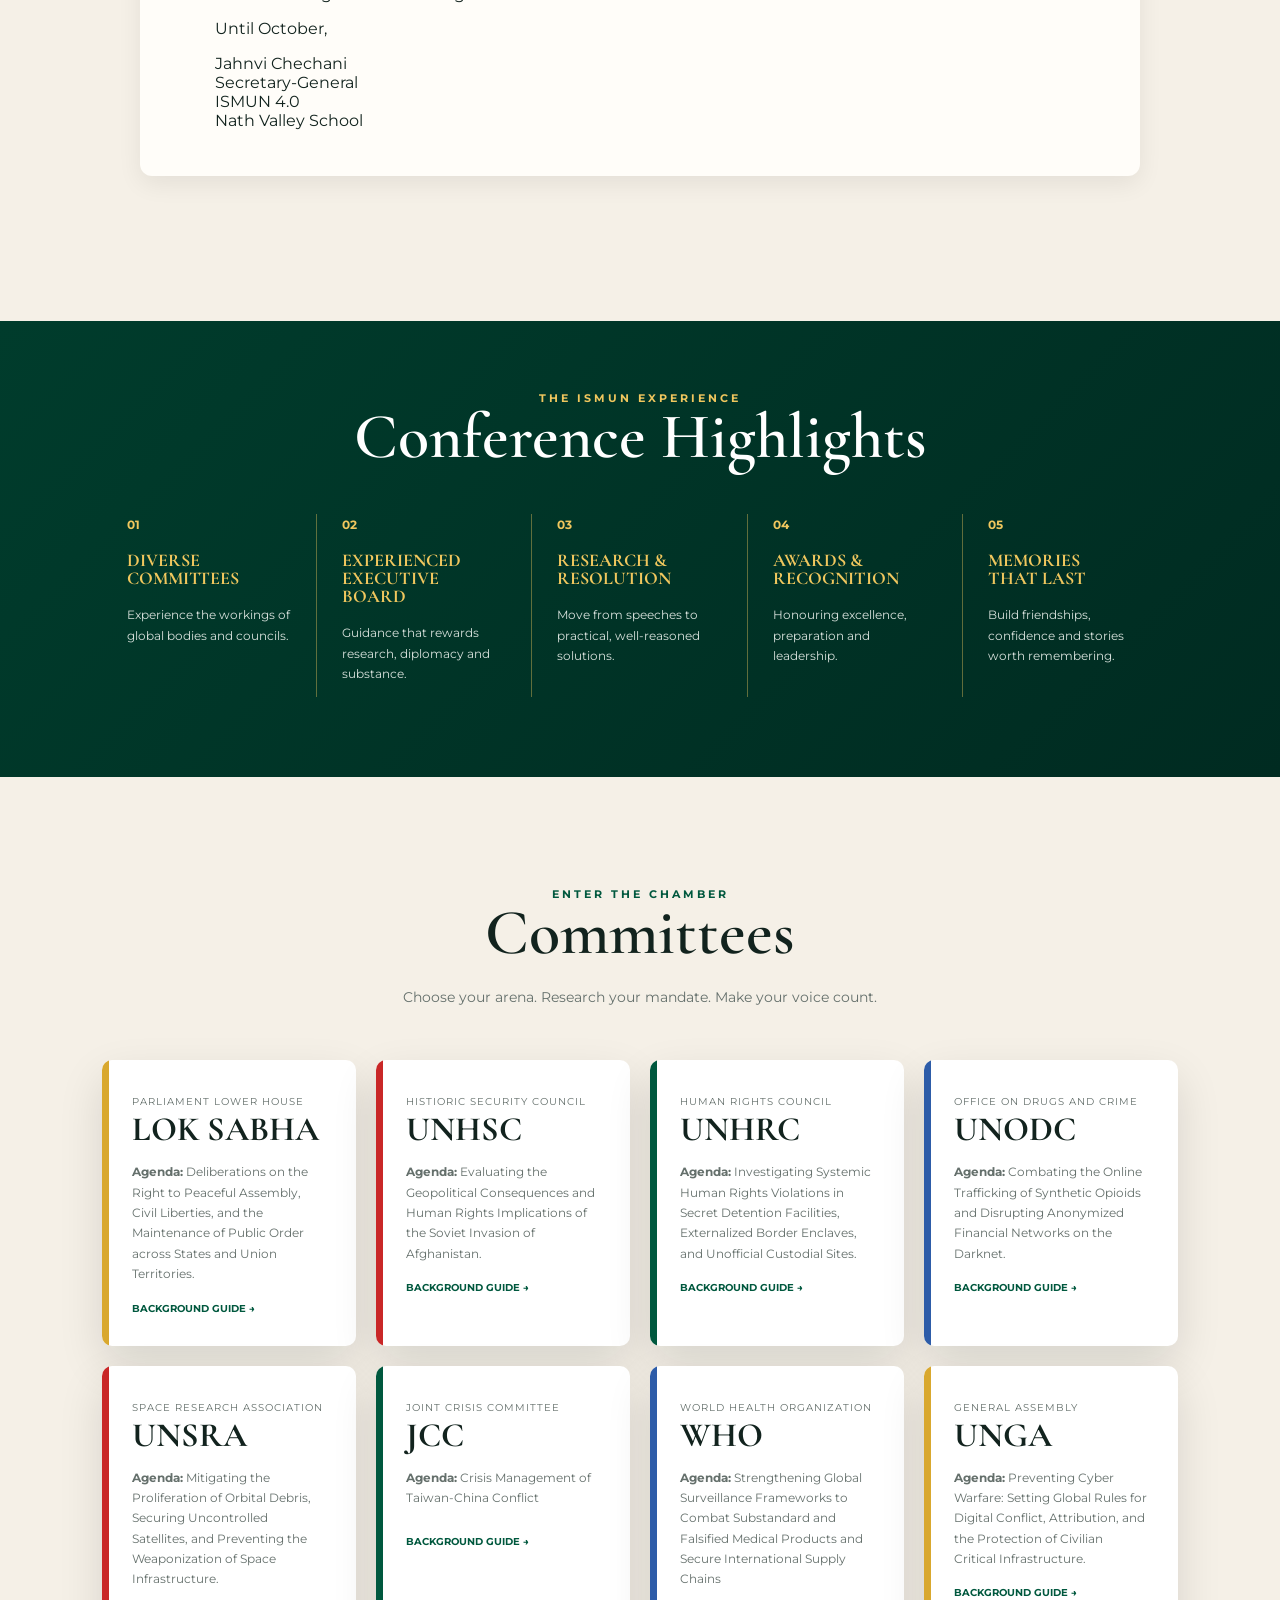
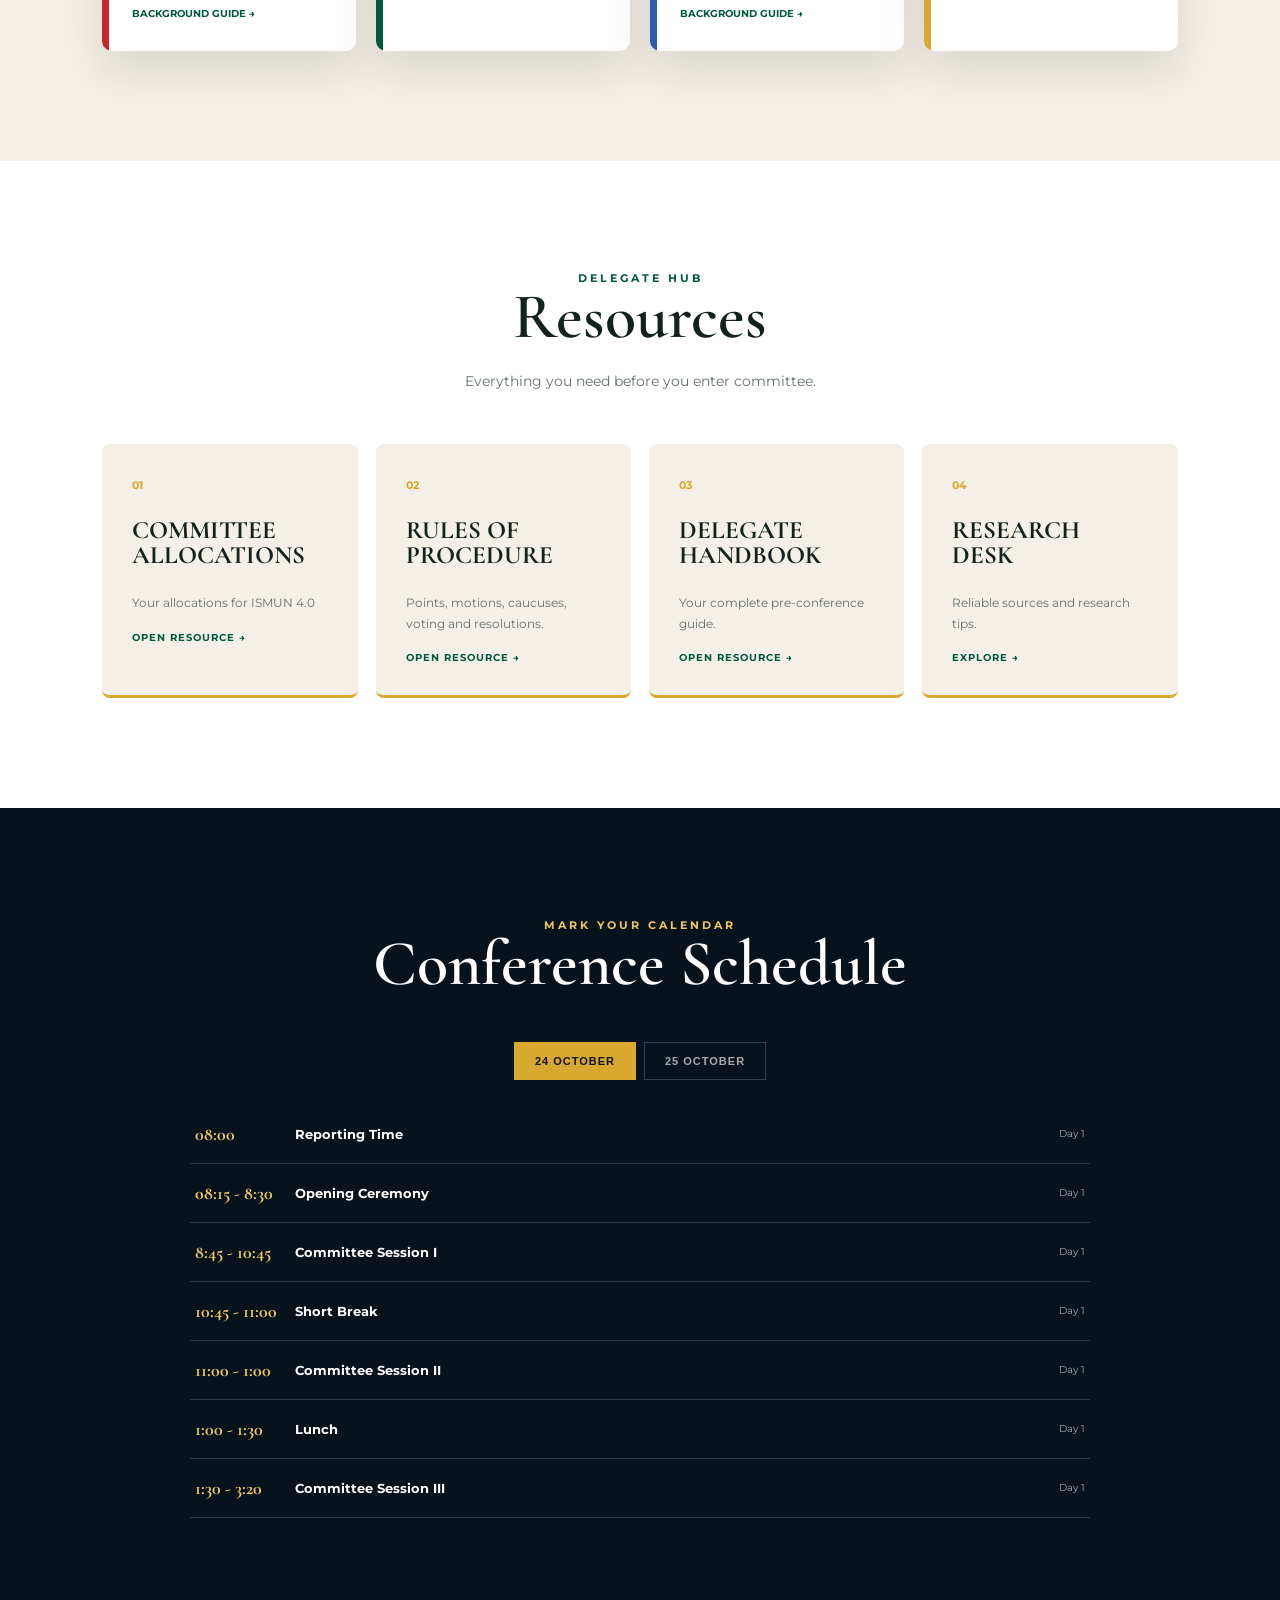
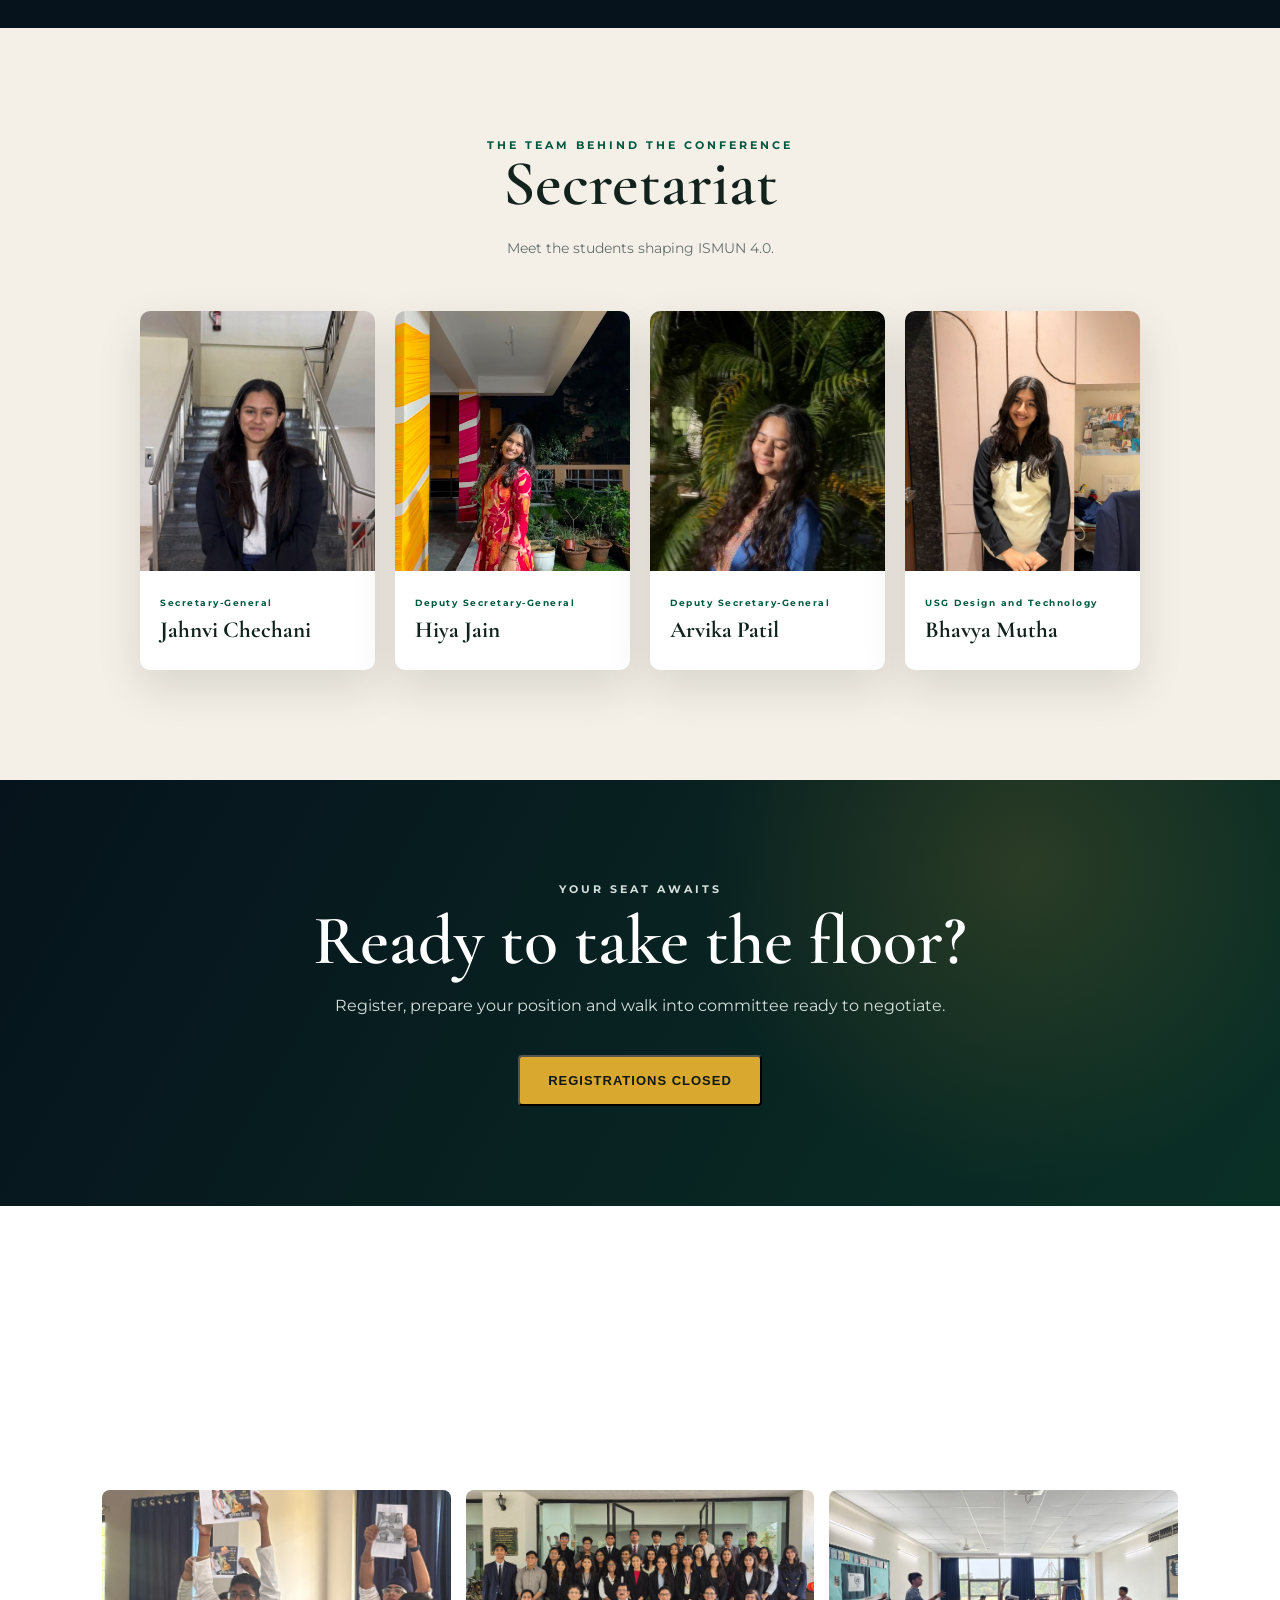
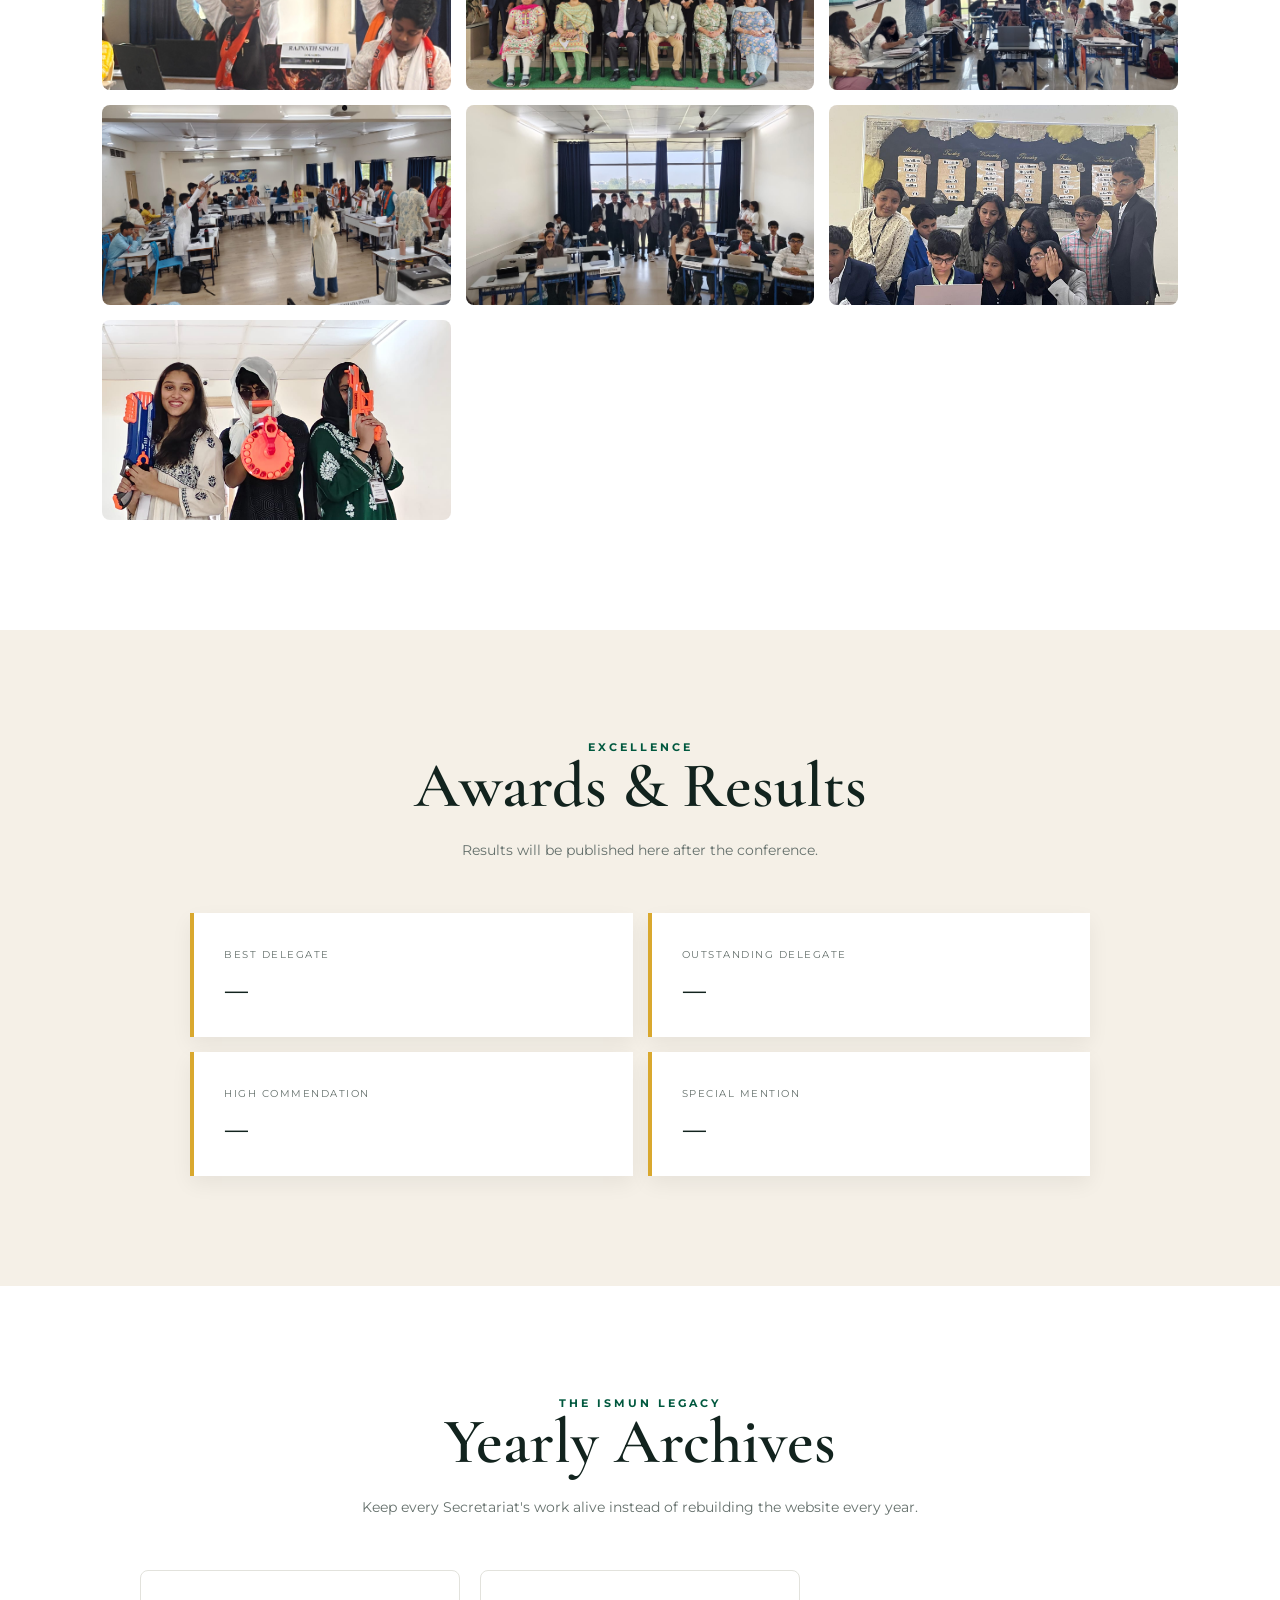
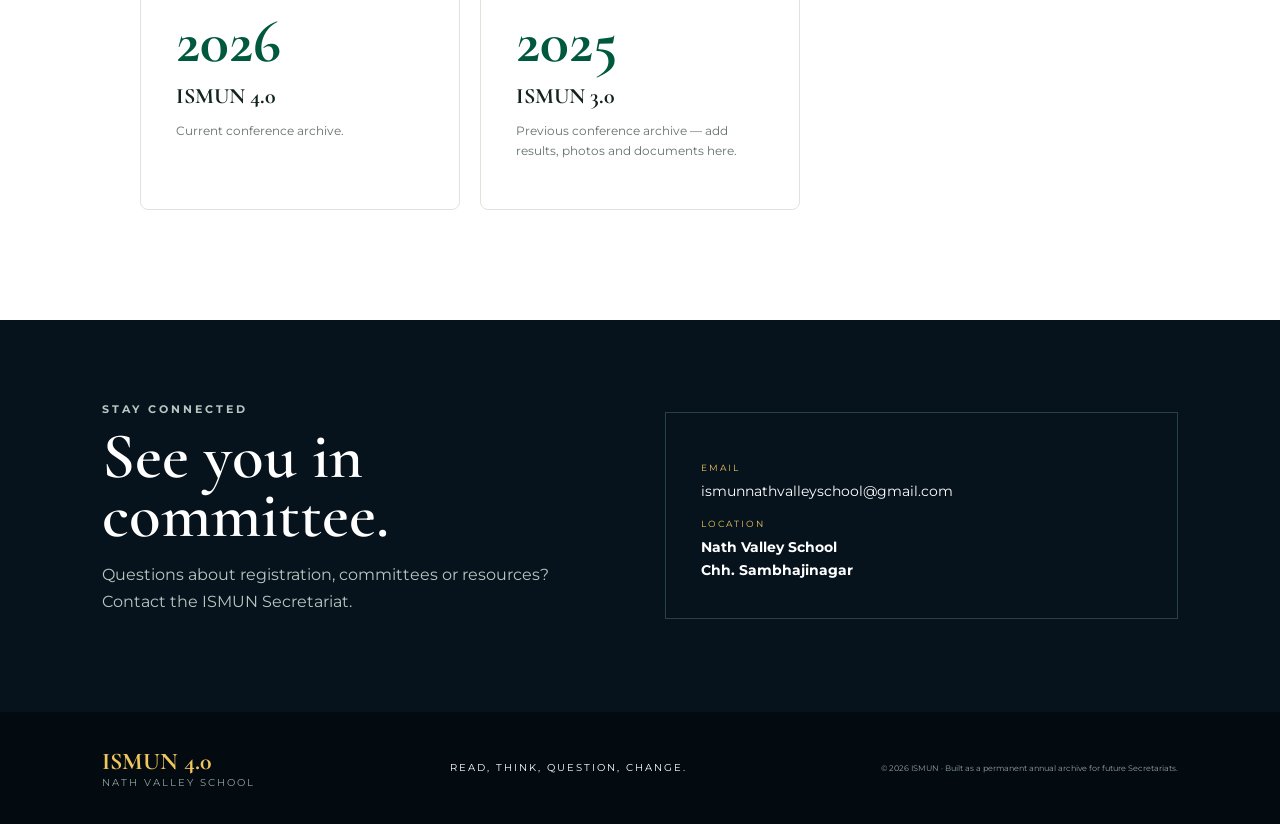
==== commit e1bb4ea5: "Update index.html" ====
--- a/index.html
+++ b/index.html
@@ -331,7 +331,7 @@
     <p class="kicker gold-text">YOUR SEAT AWAITS</p>
     <h2>Ready to take the floor?</h2>
     <p>Register, prepare your position and walk into committee ready to negotiate.</p>
-    <a id="register-btn" class="btn gold" target="_blank" rel="noopener">REGISTER FOR ISMUN 4.0 →</a>
+    <button id="register-btn" class="btn gold" type="button" onclick="alert('REGISTRATIONS CLOSED')">REGISTRATIONS CLOSED</button>
   </div>
 </section>
 
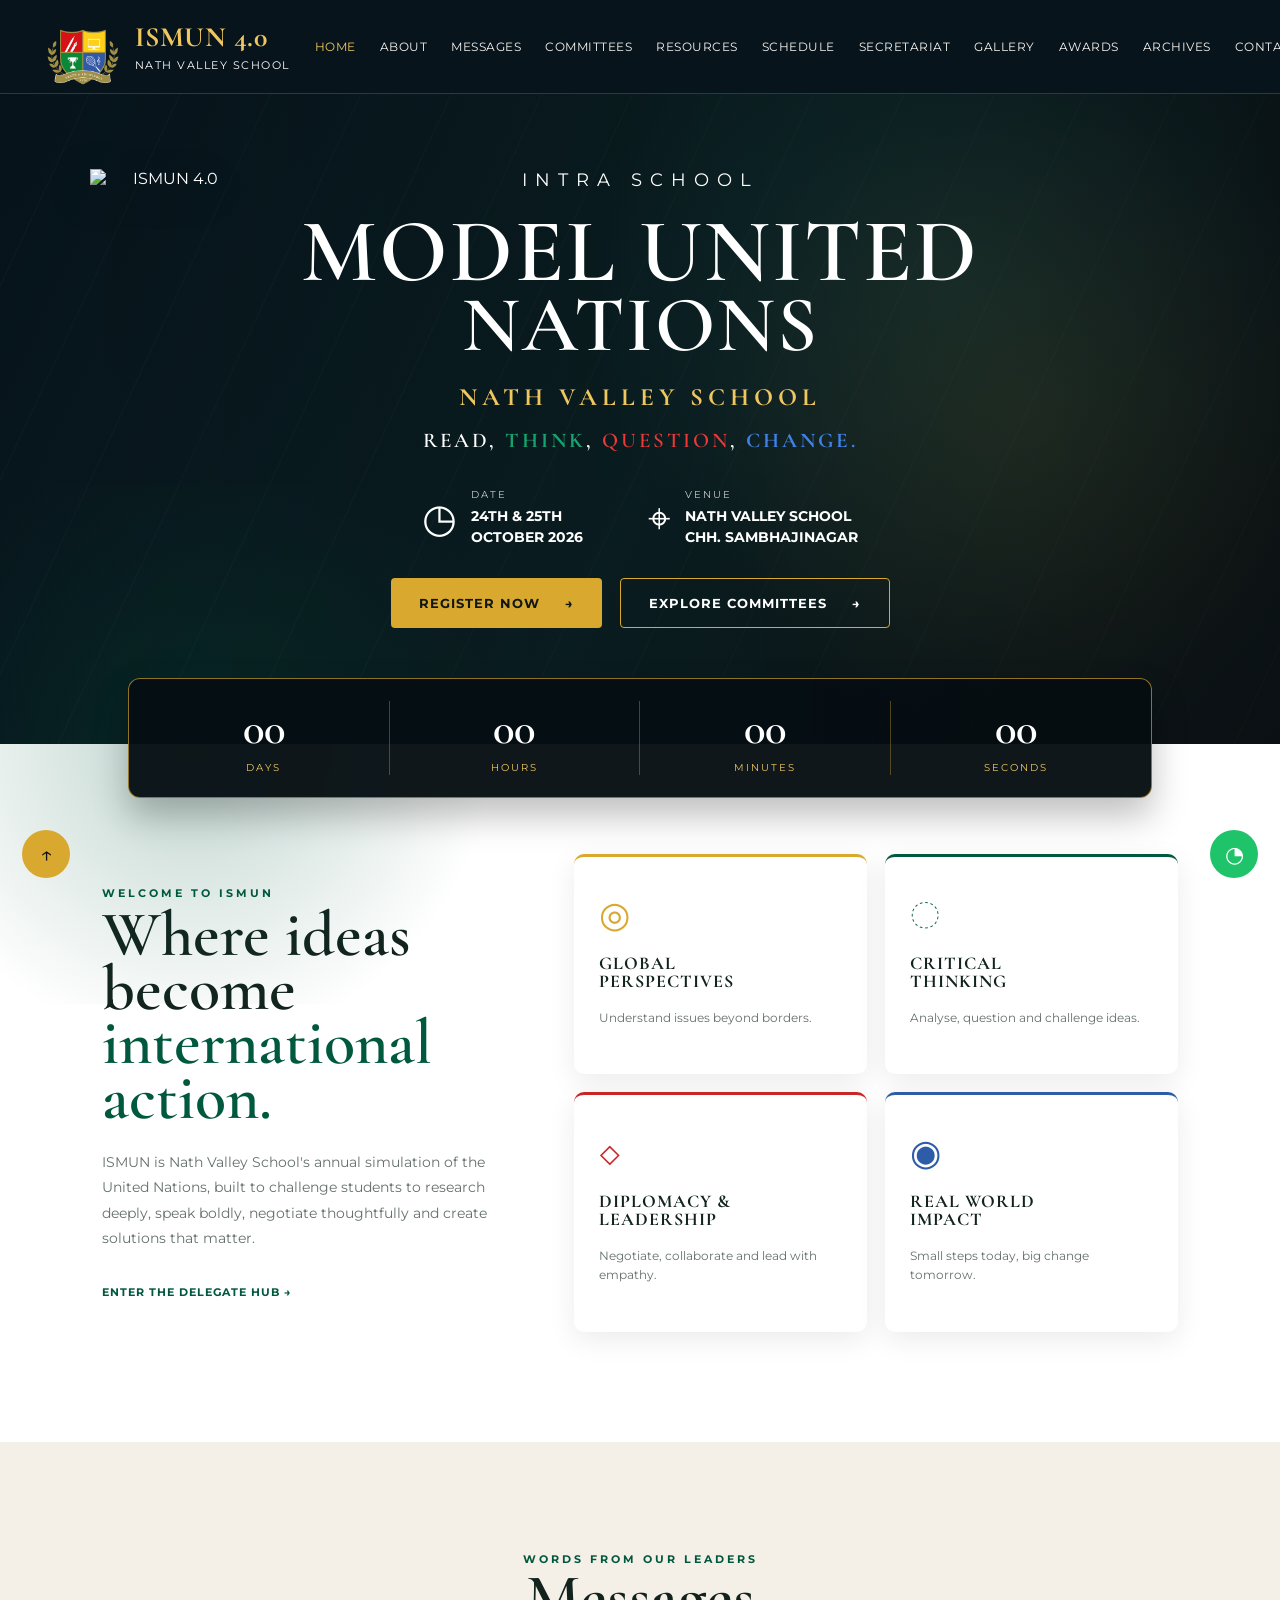
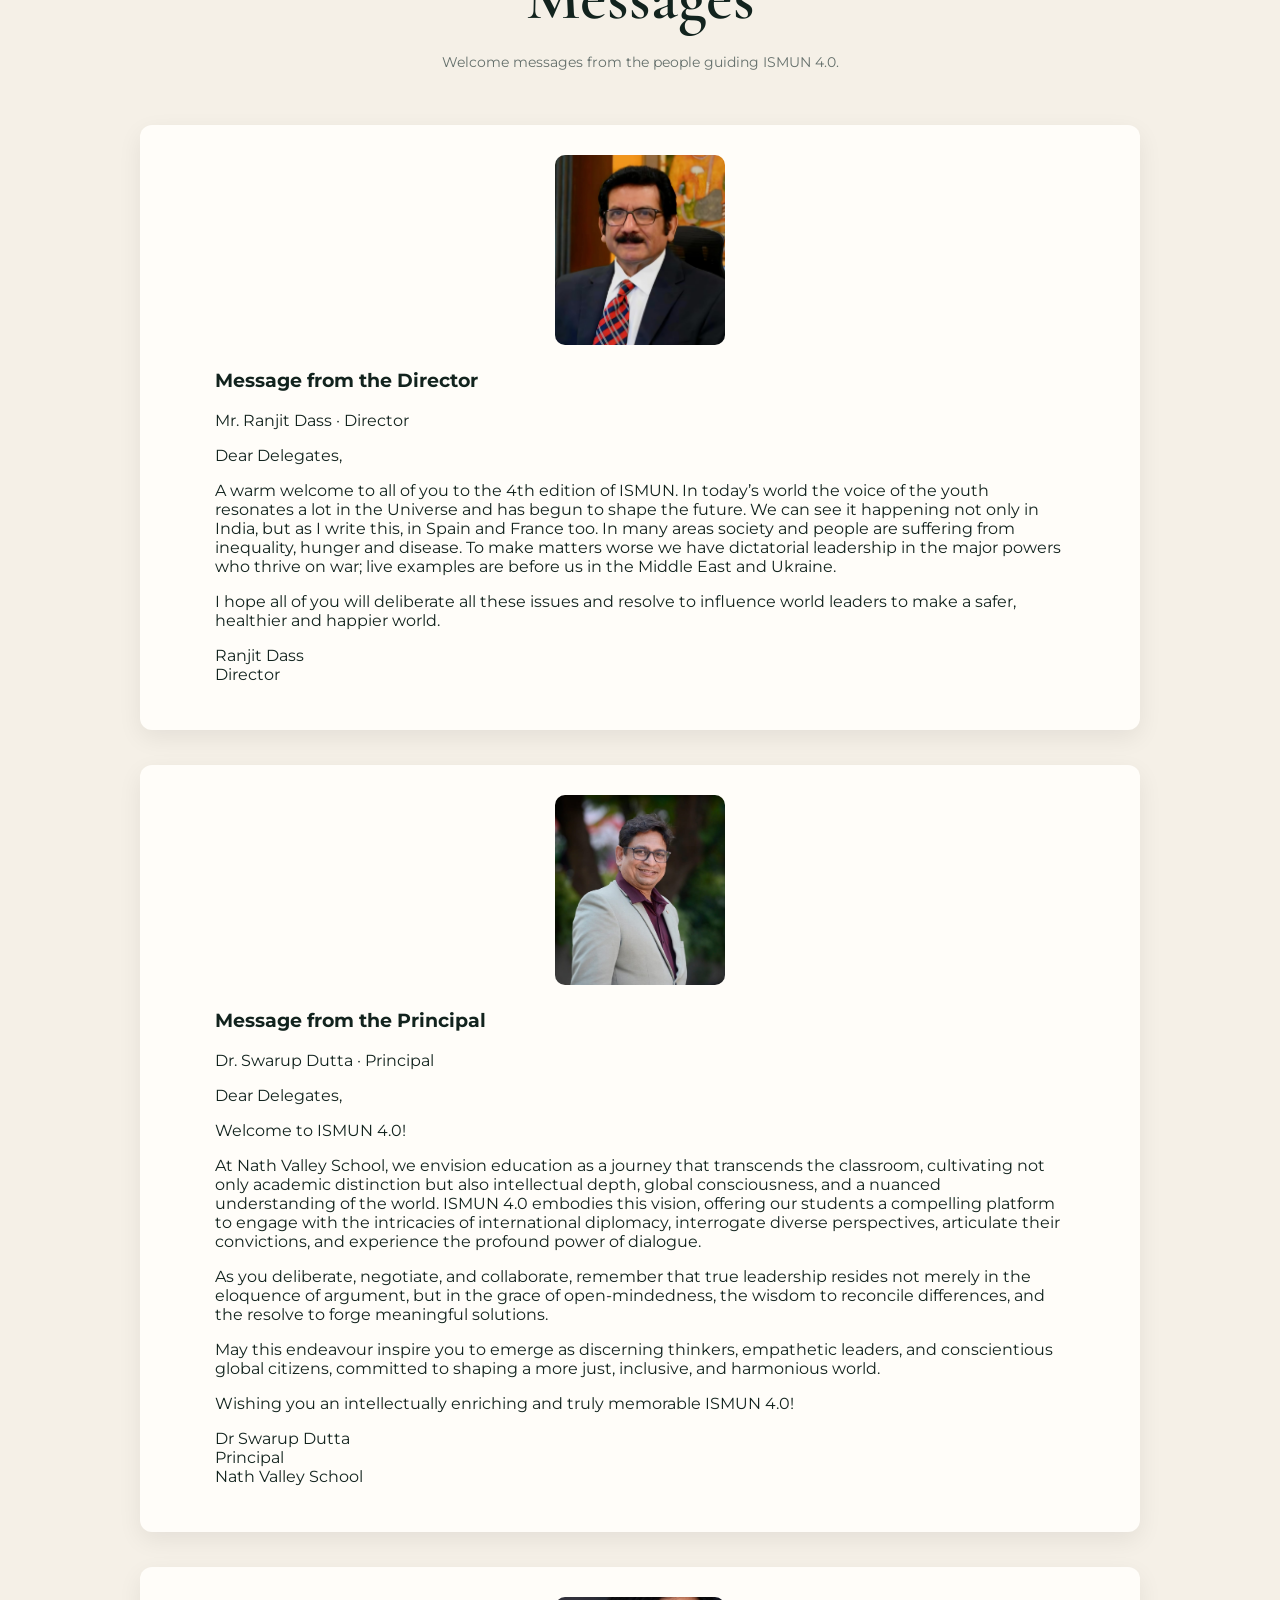
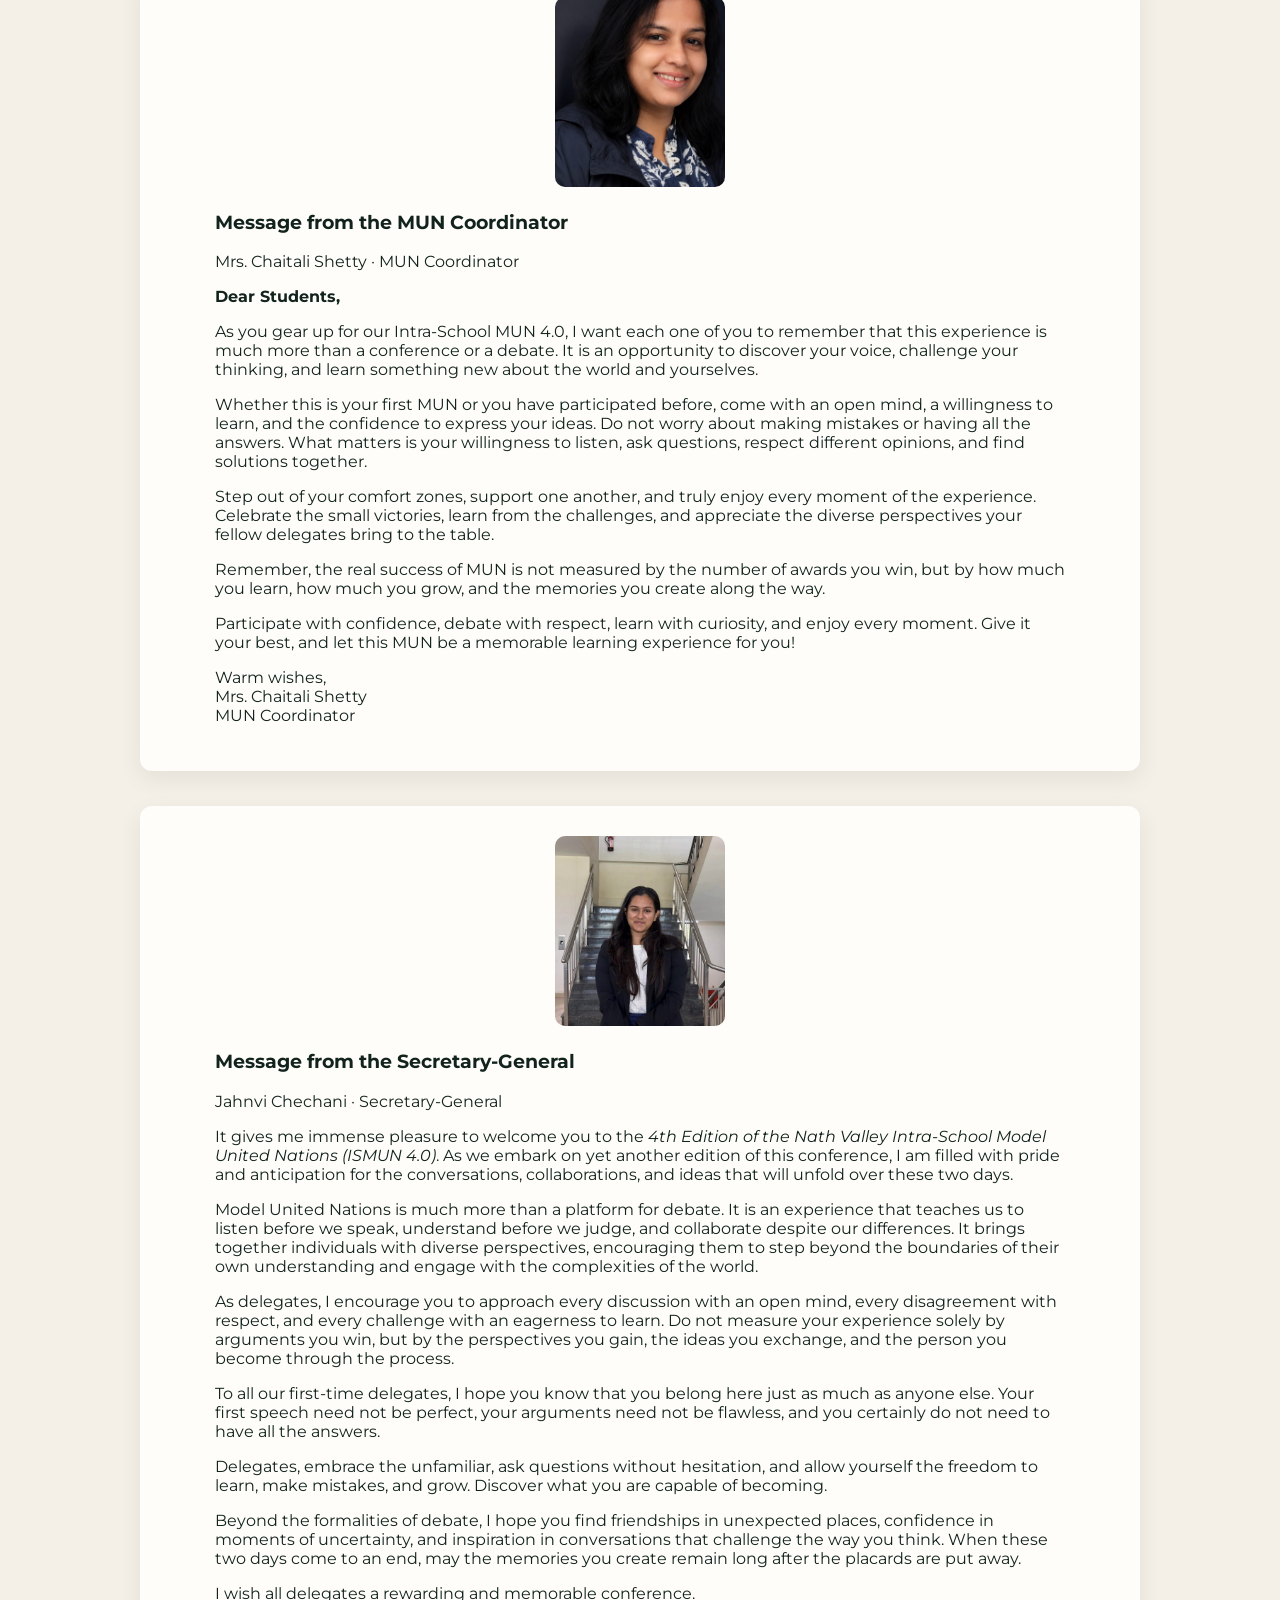
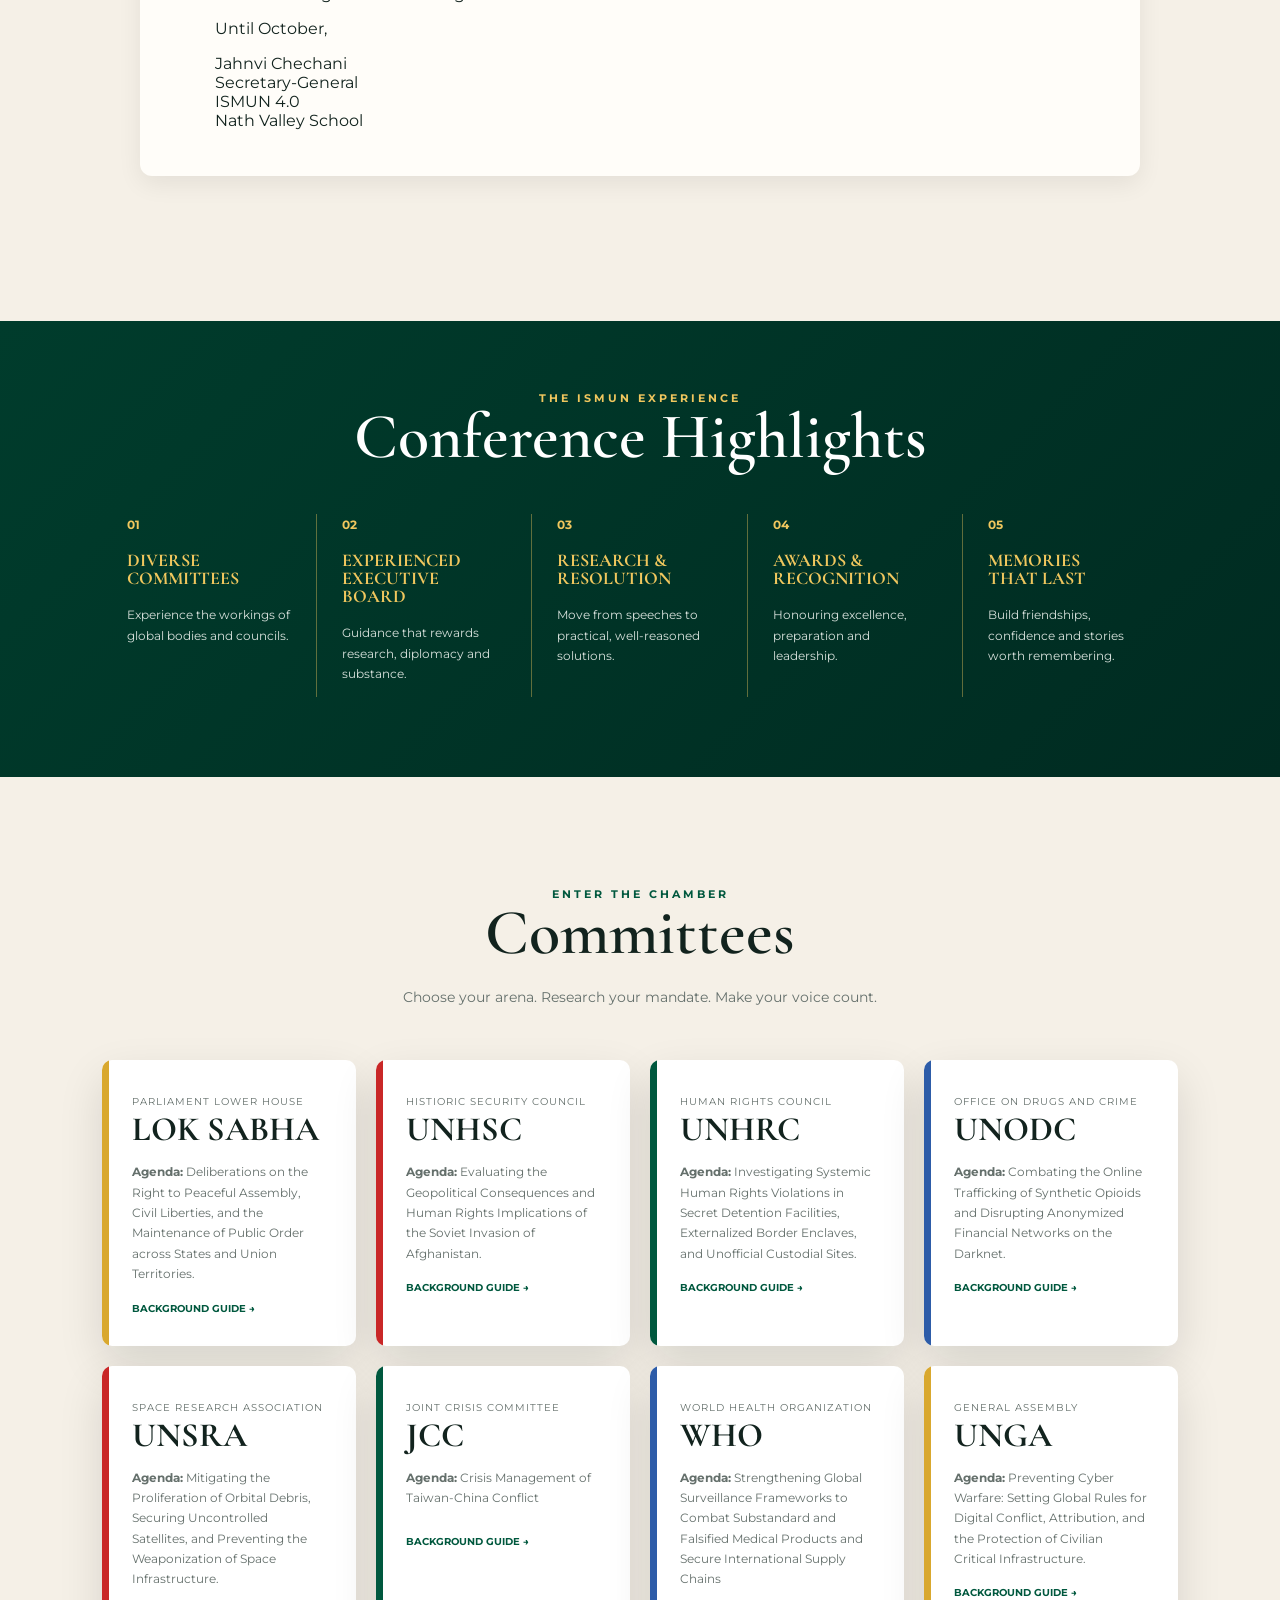
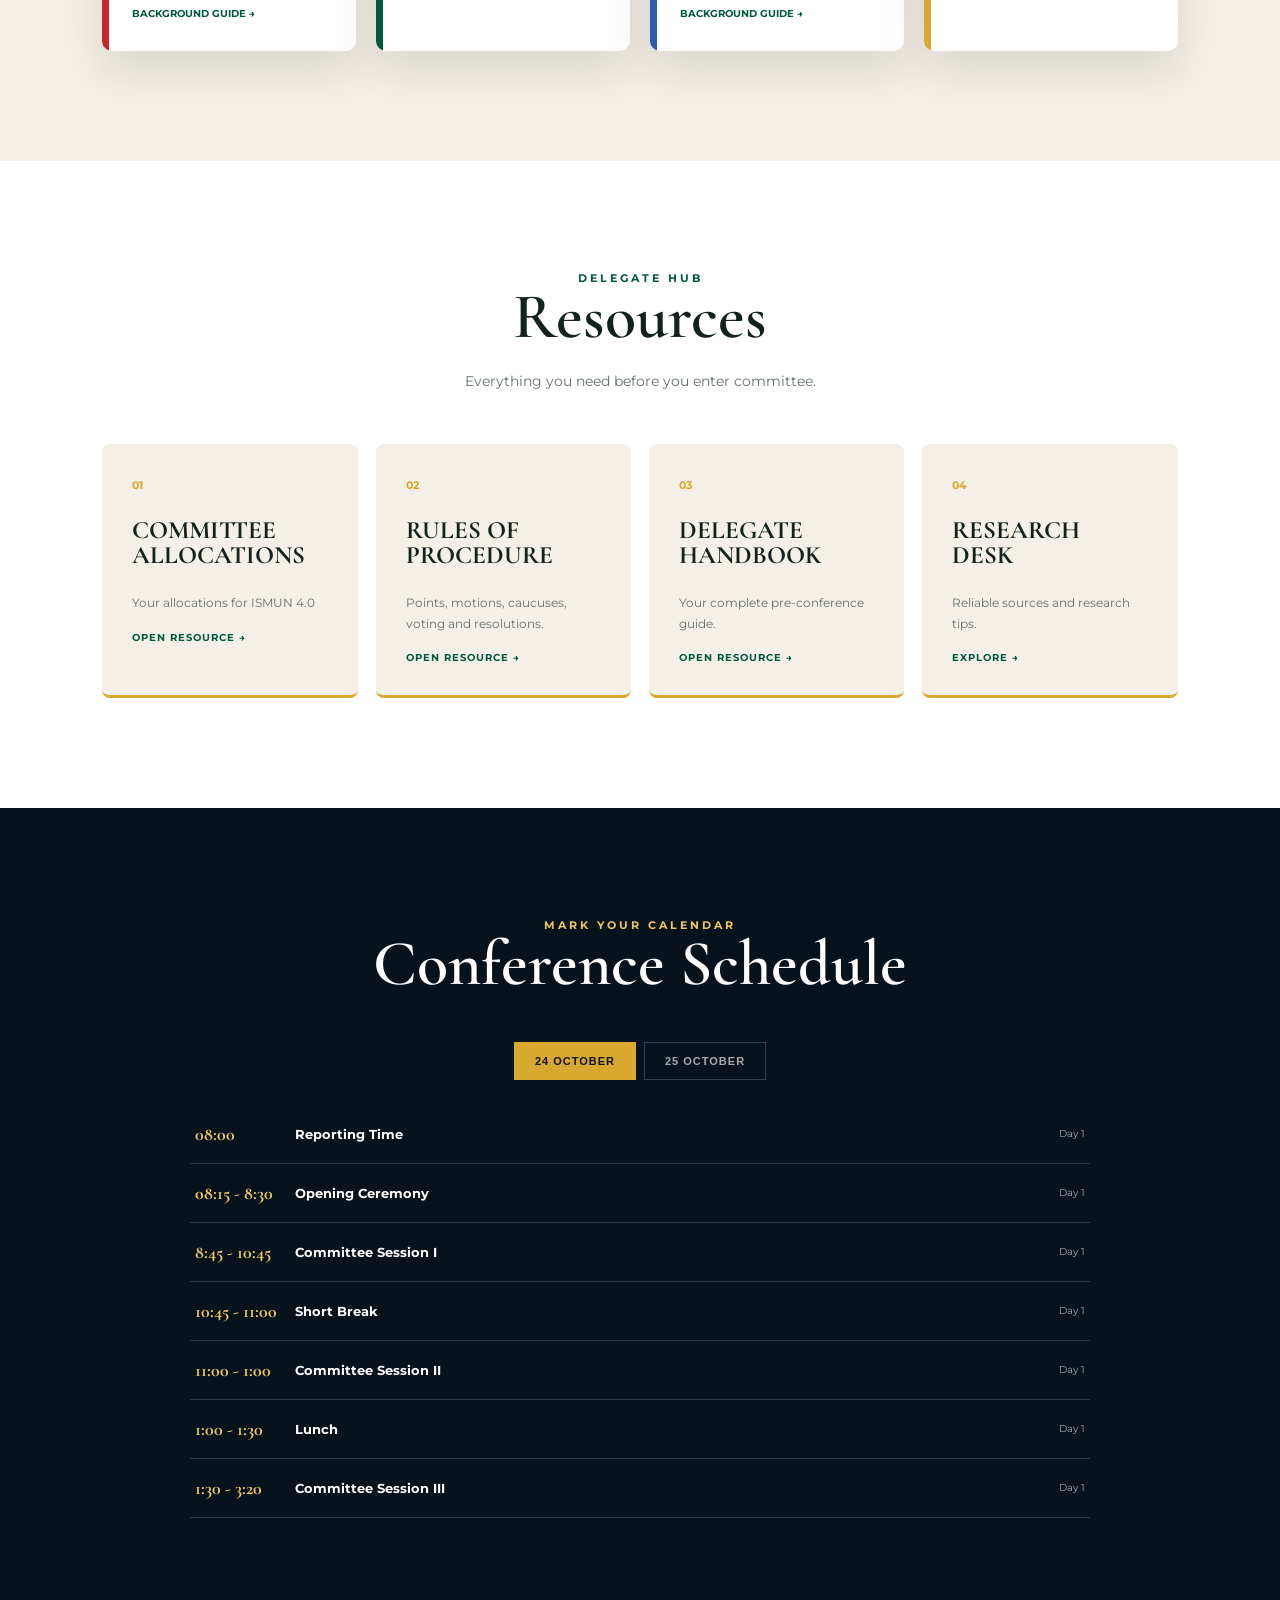
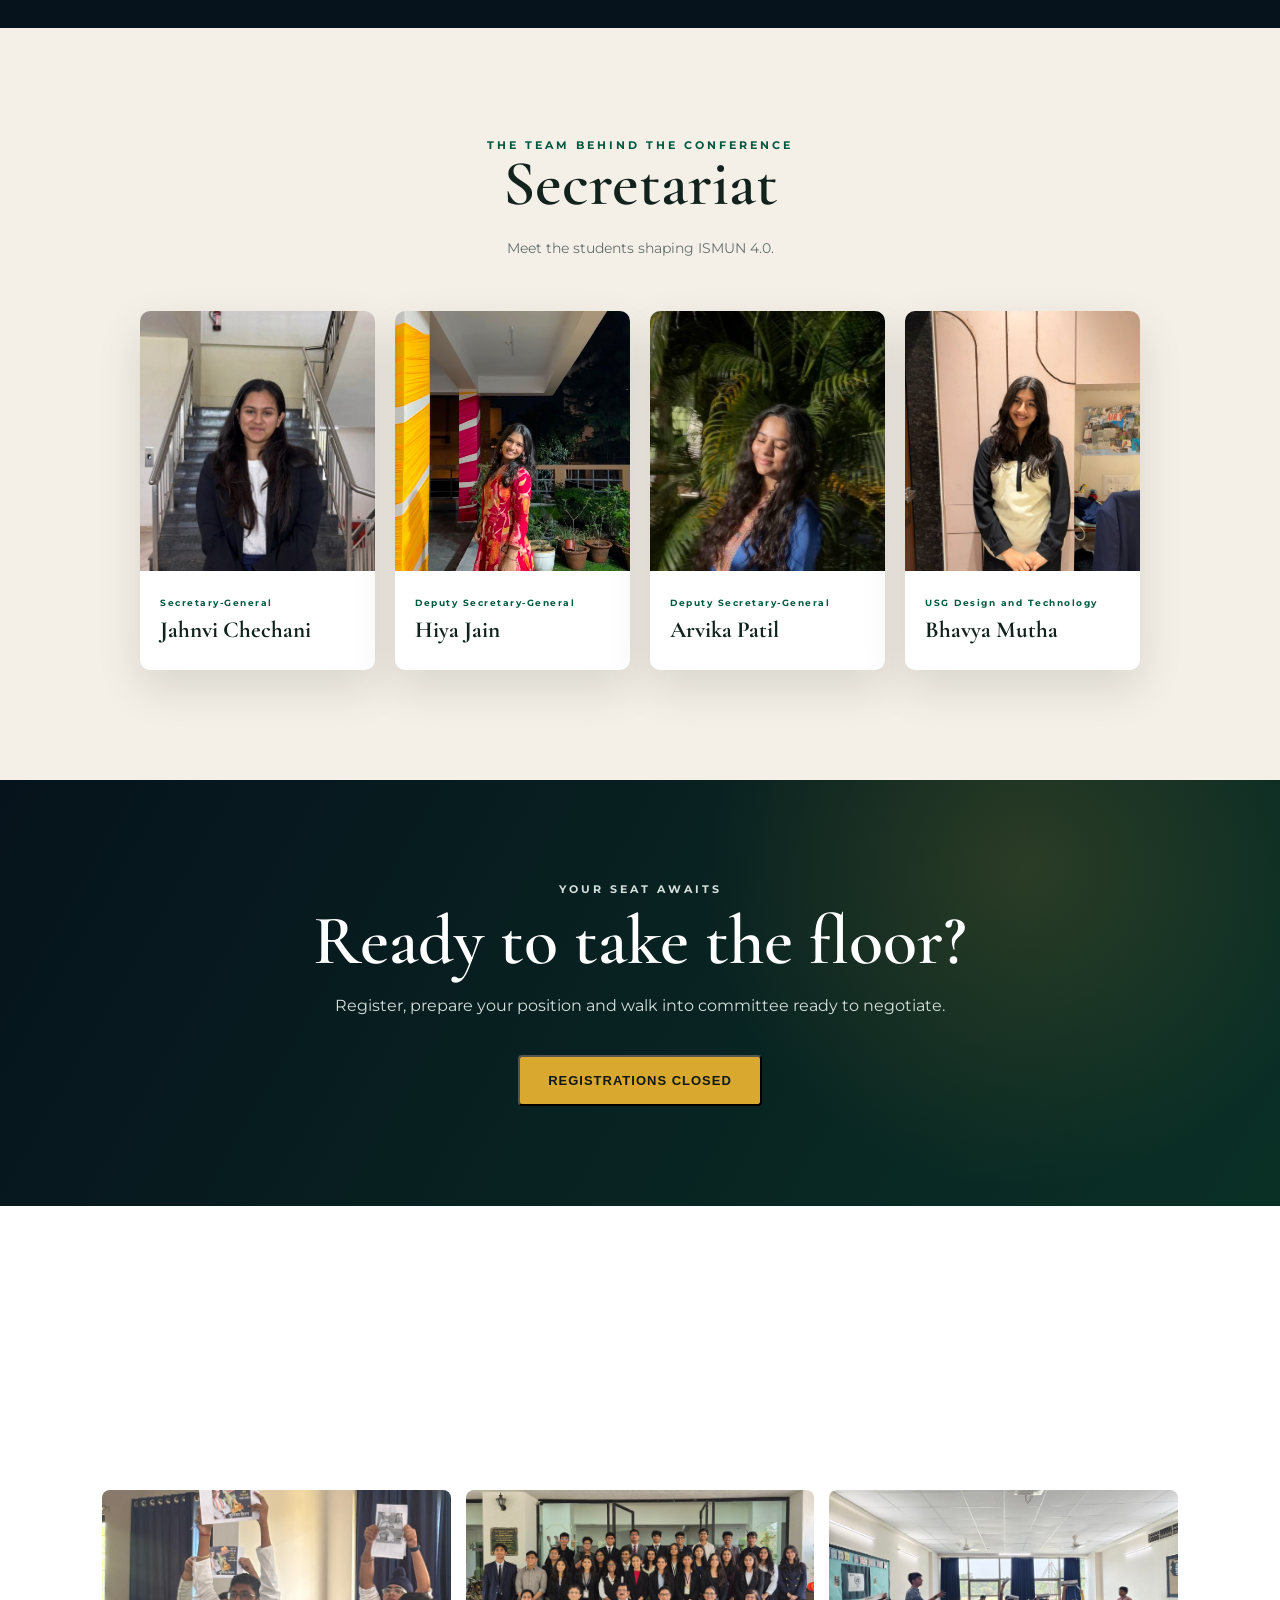
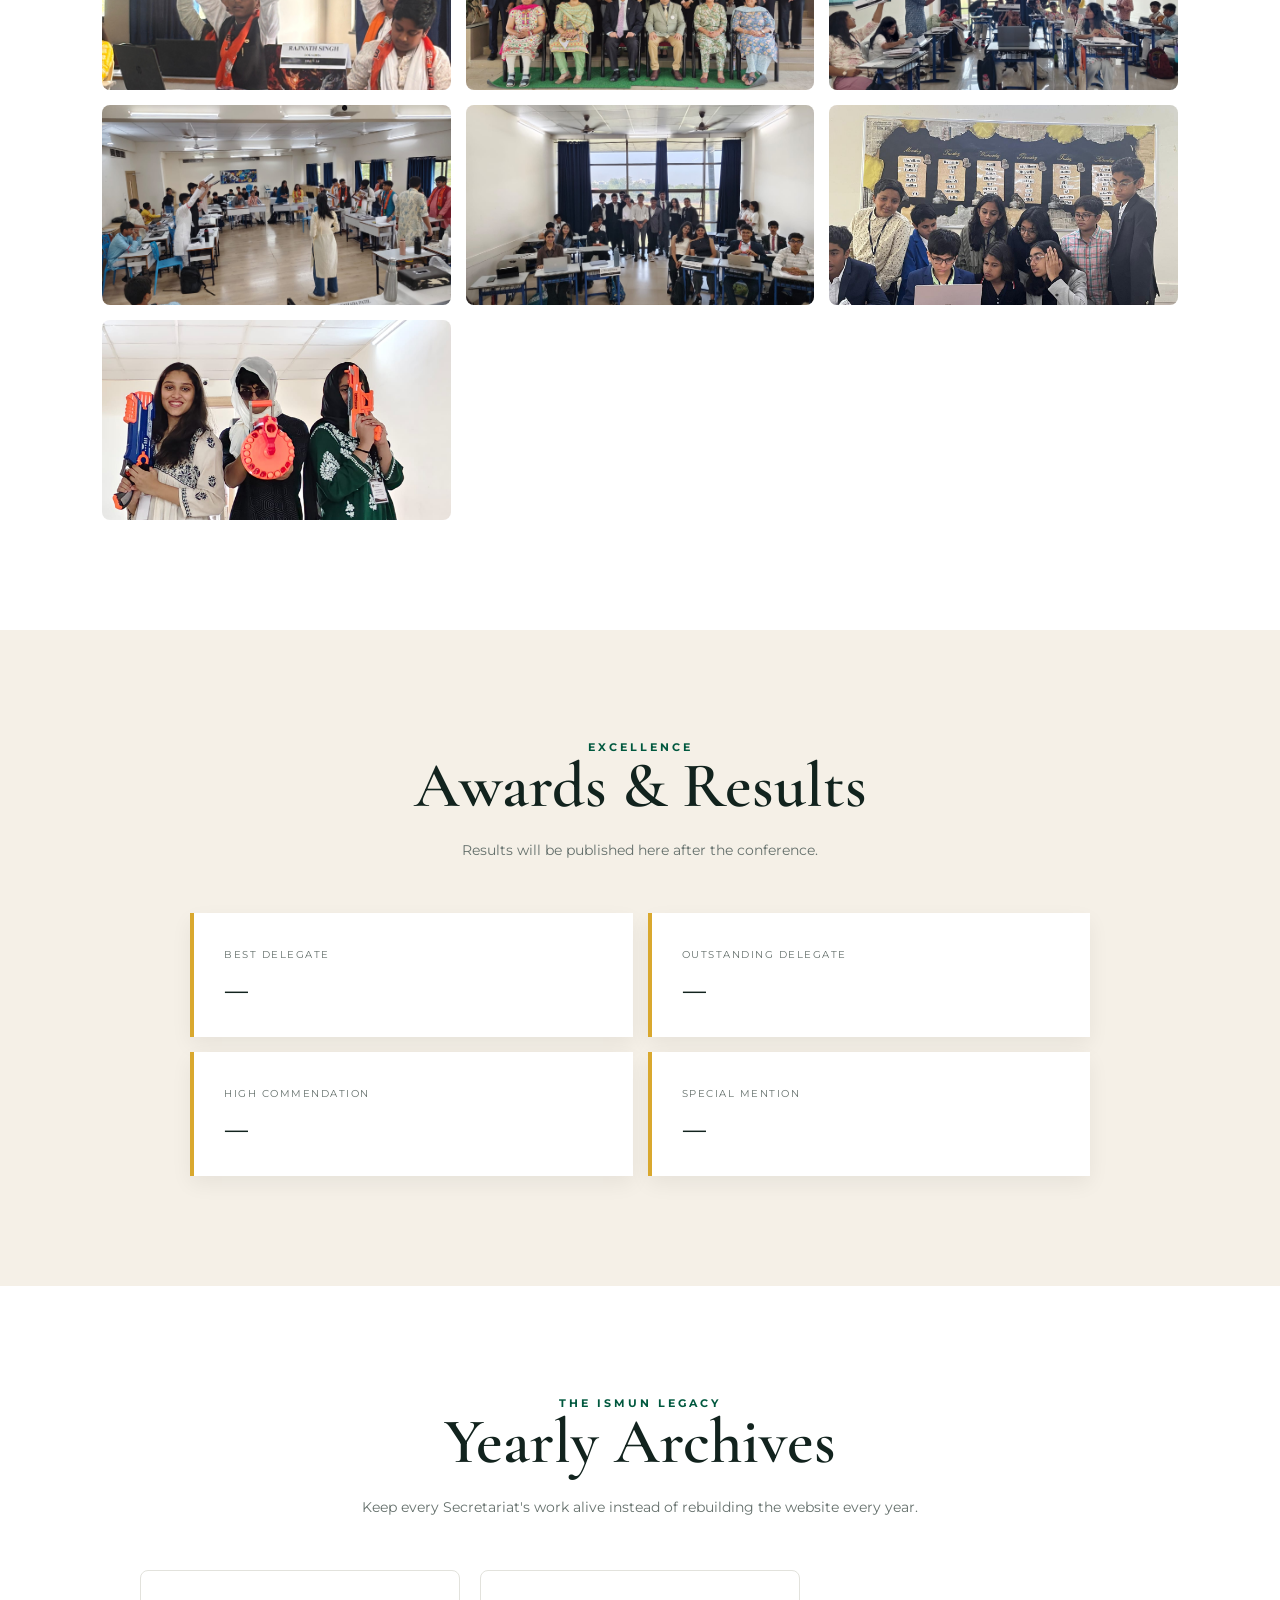
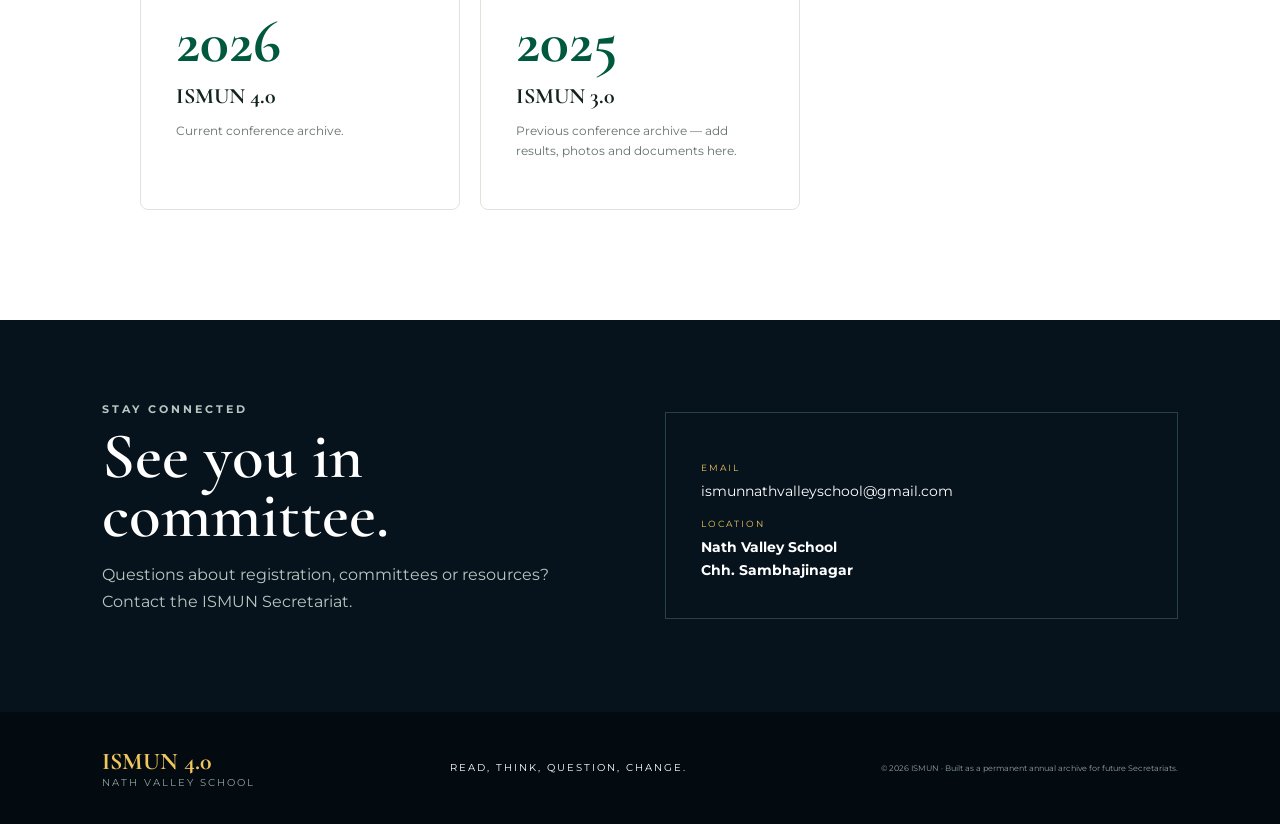
==== commit 8ad7a8fe: "Update index.html" ====
--- a/index.html
+++ b/index.html
@@ -276,14 +276,14 @@
       <b>OPEN RESOURCE →</b>
     </a>
 
-    <a class="resource-card" href="#">
+    <a class="resource-card" href="assets/rop.pdf" target="_blank" rel="noopener noreferrer">
       <span>02</span>
       <h3>RULES OF<br>PROCEDURE</h3>
       <p>Points, motions, caucuses, voting and resolutions.</p>
       <b>OPEN RESOURCE →</b>
     </a>
 
-    <a class="resource-card" href="#">
+    <a class="resource-card" href="assets/paper.pdf" target="_blank" rel="noopener noreferrer">
       <span>03</span>
       <h3>DELEGATE<br>HANDBOOK</h3>
       <p>Your complete pre-conference guide.</p>
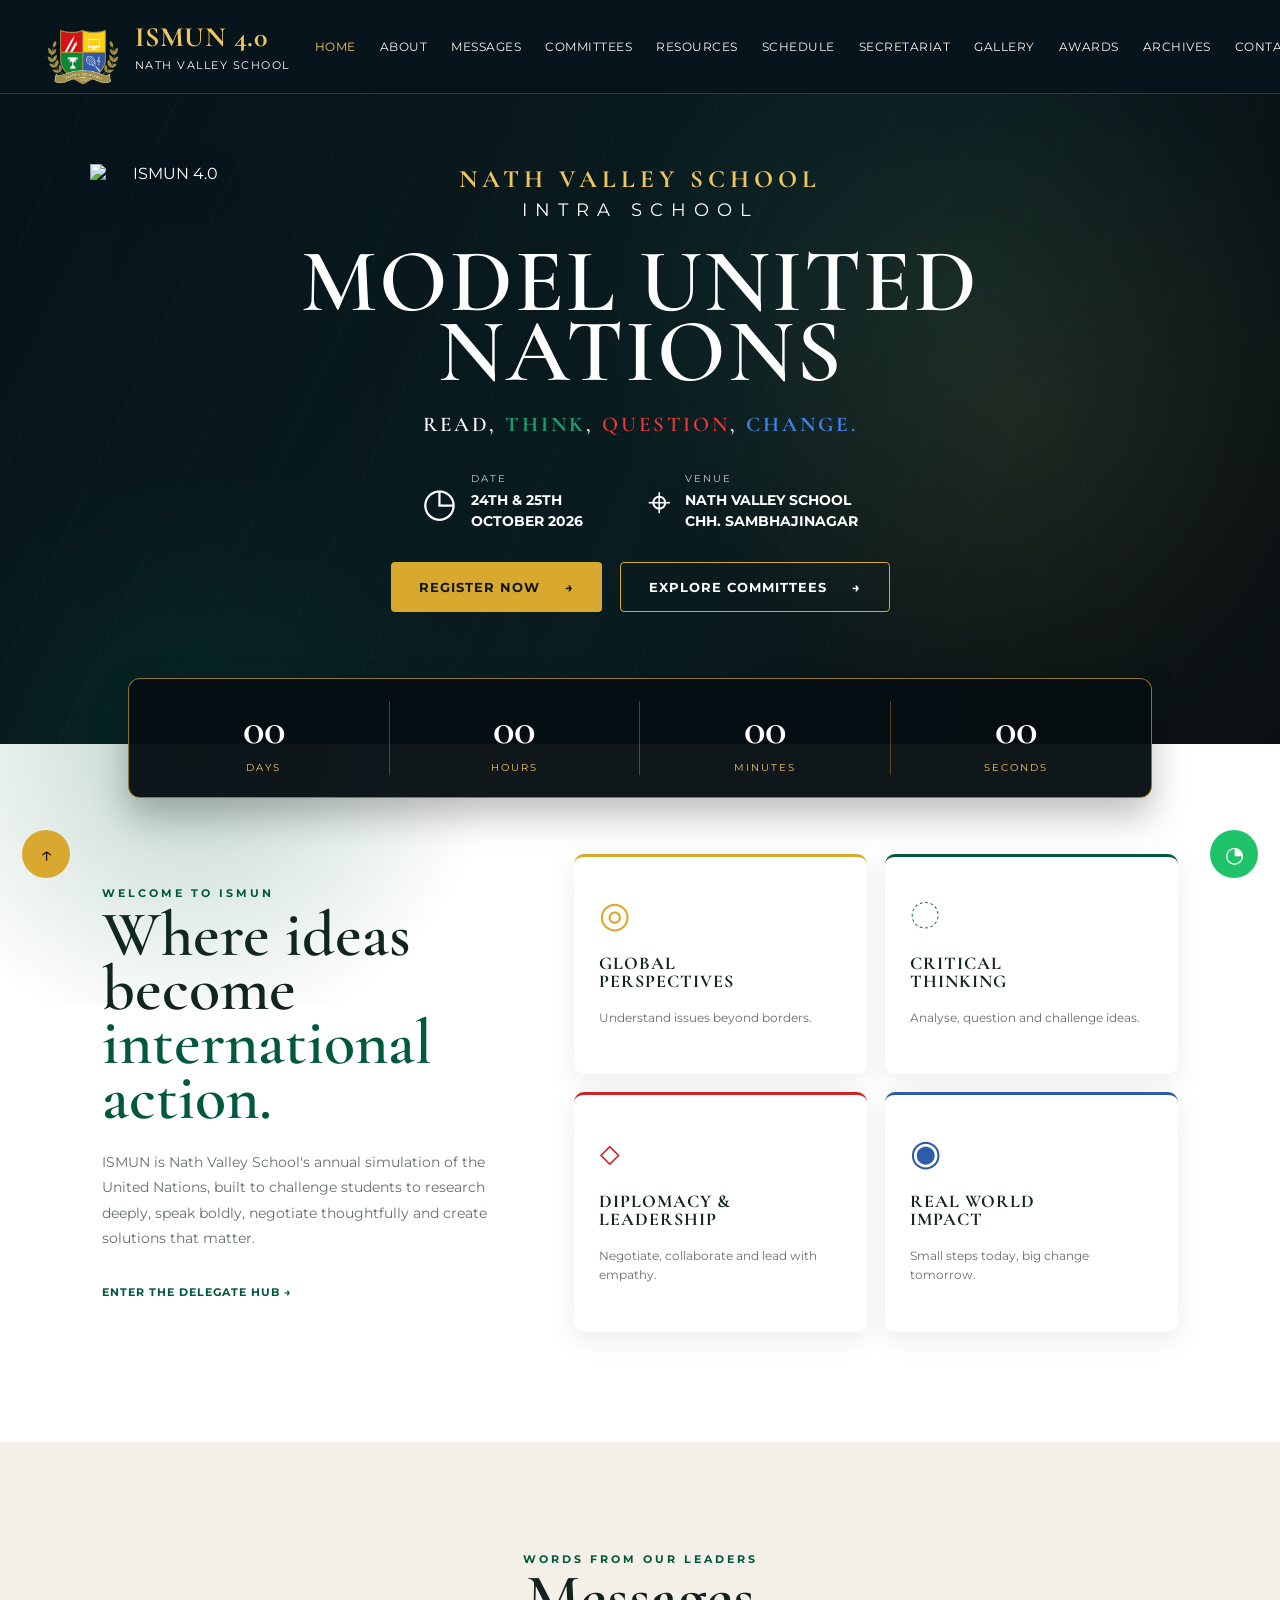
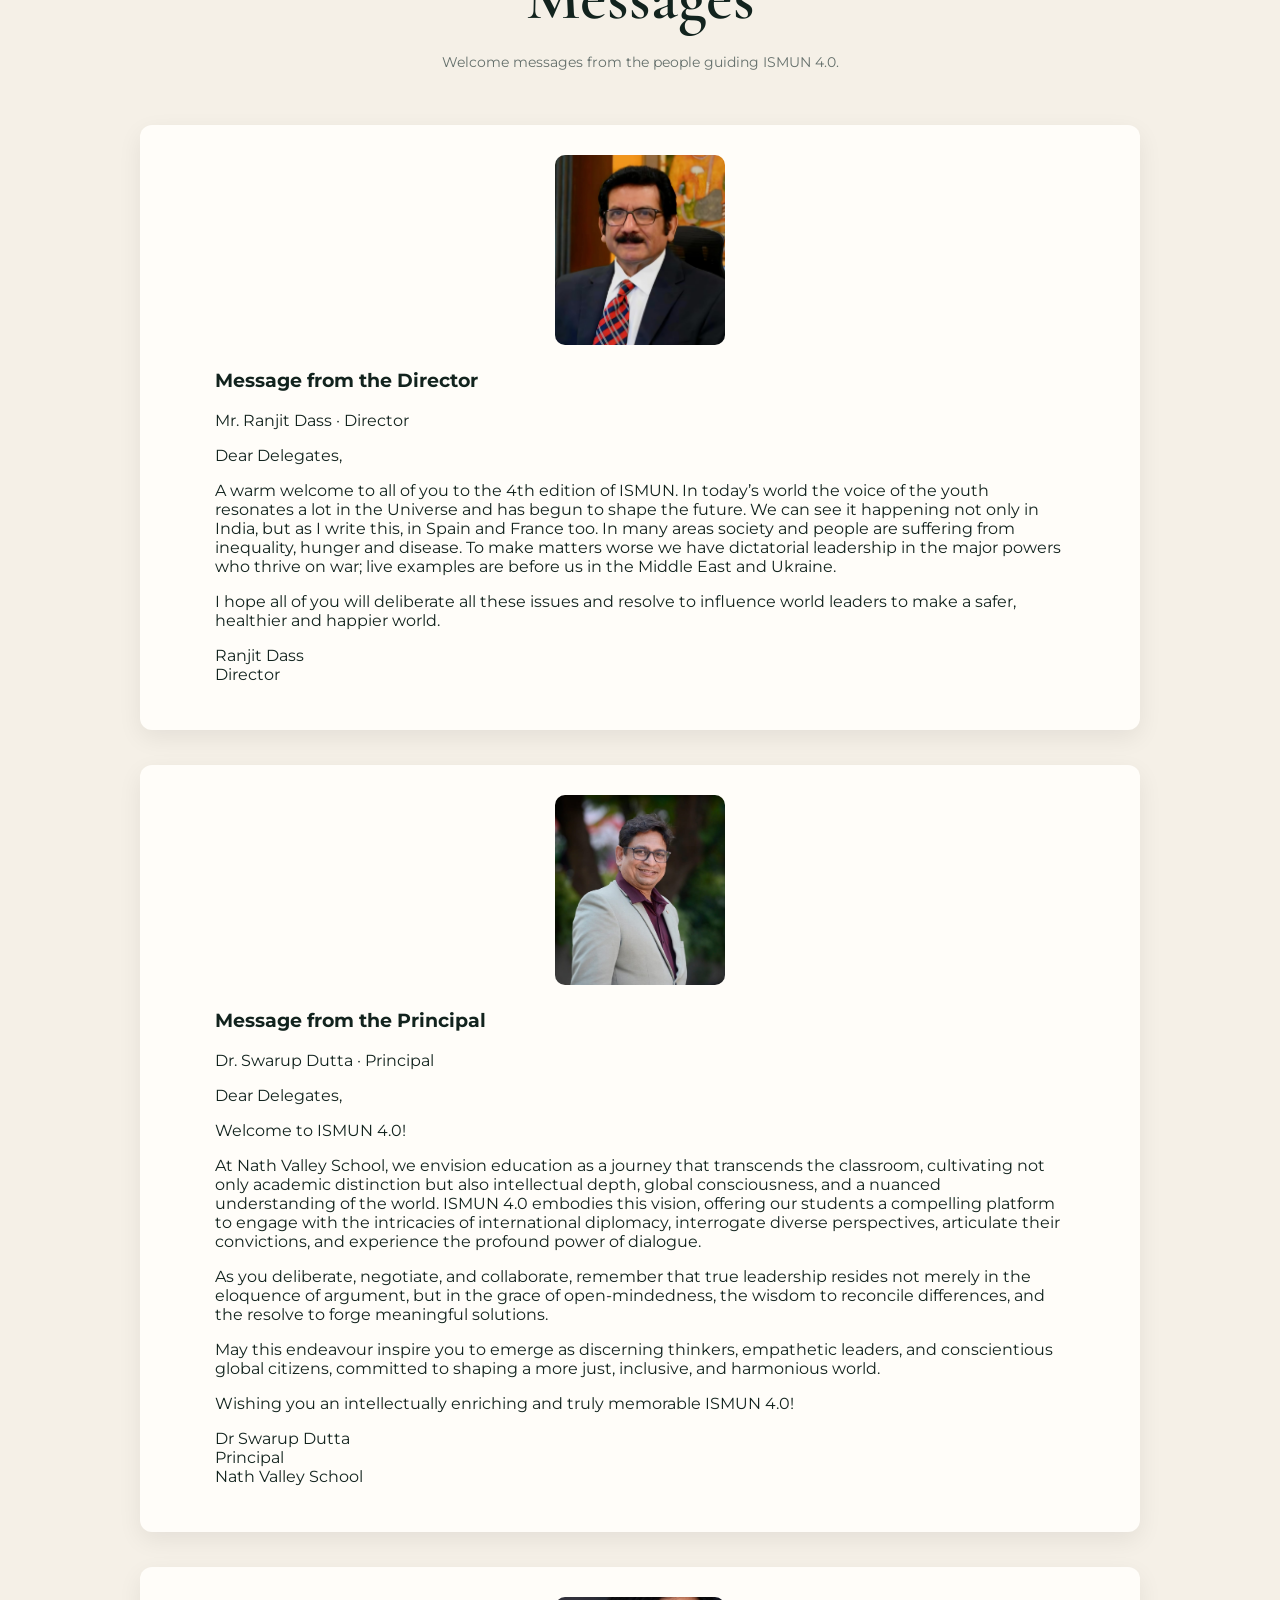
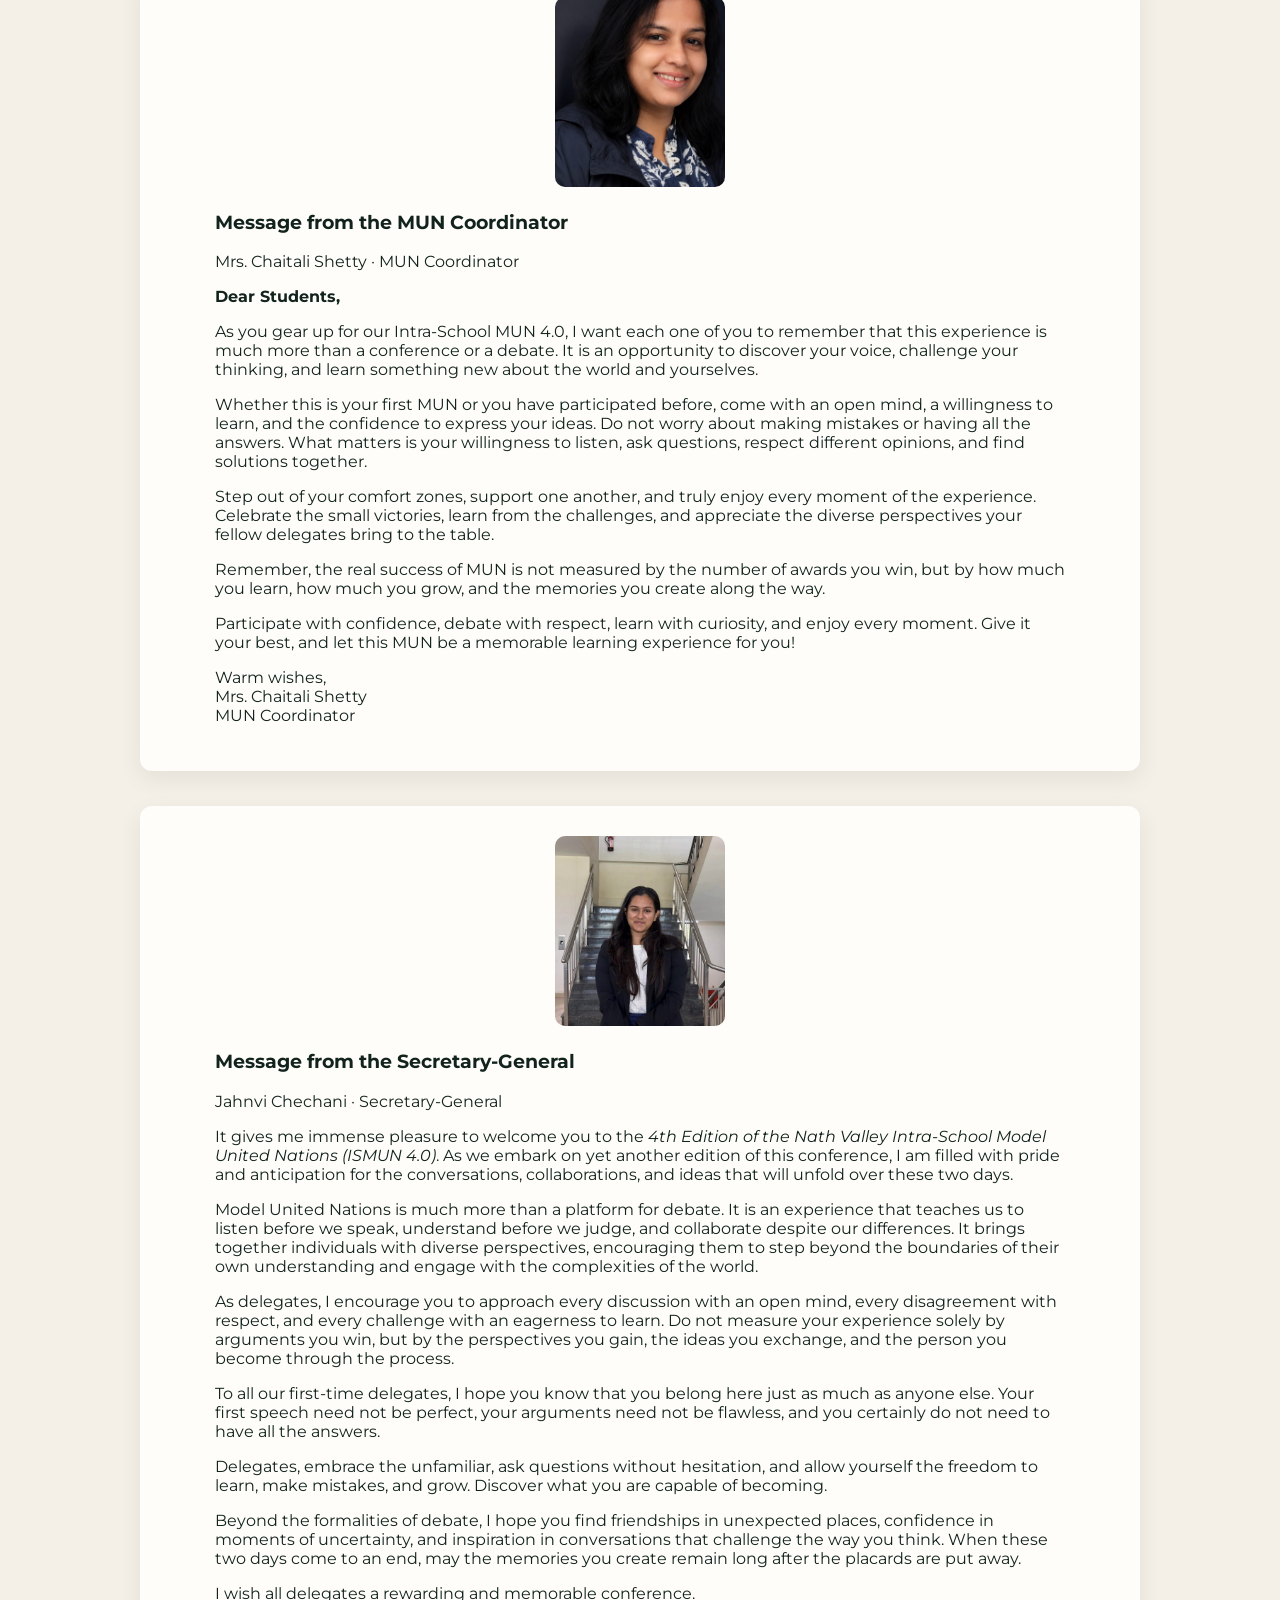
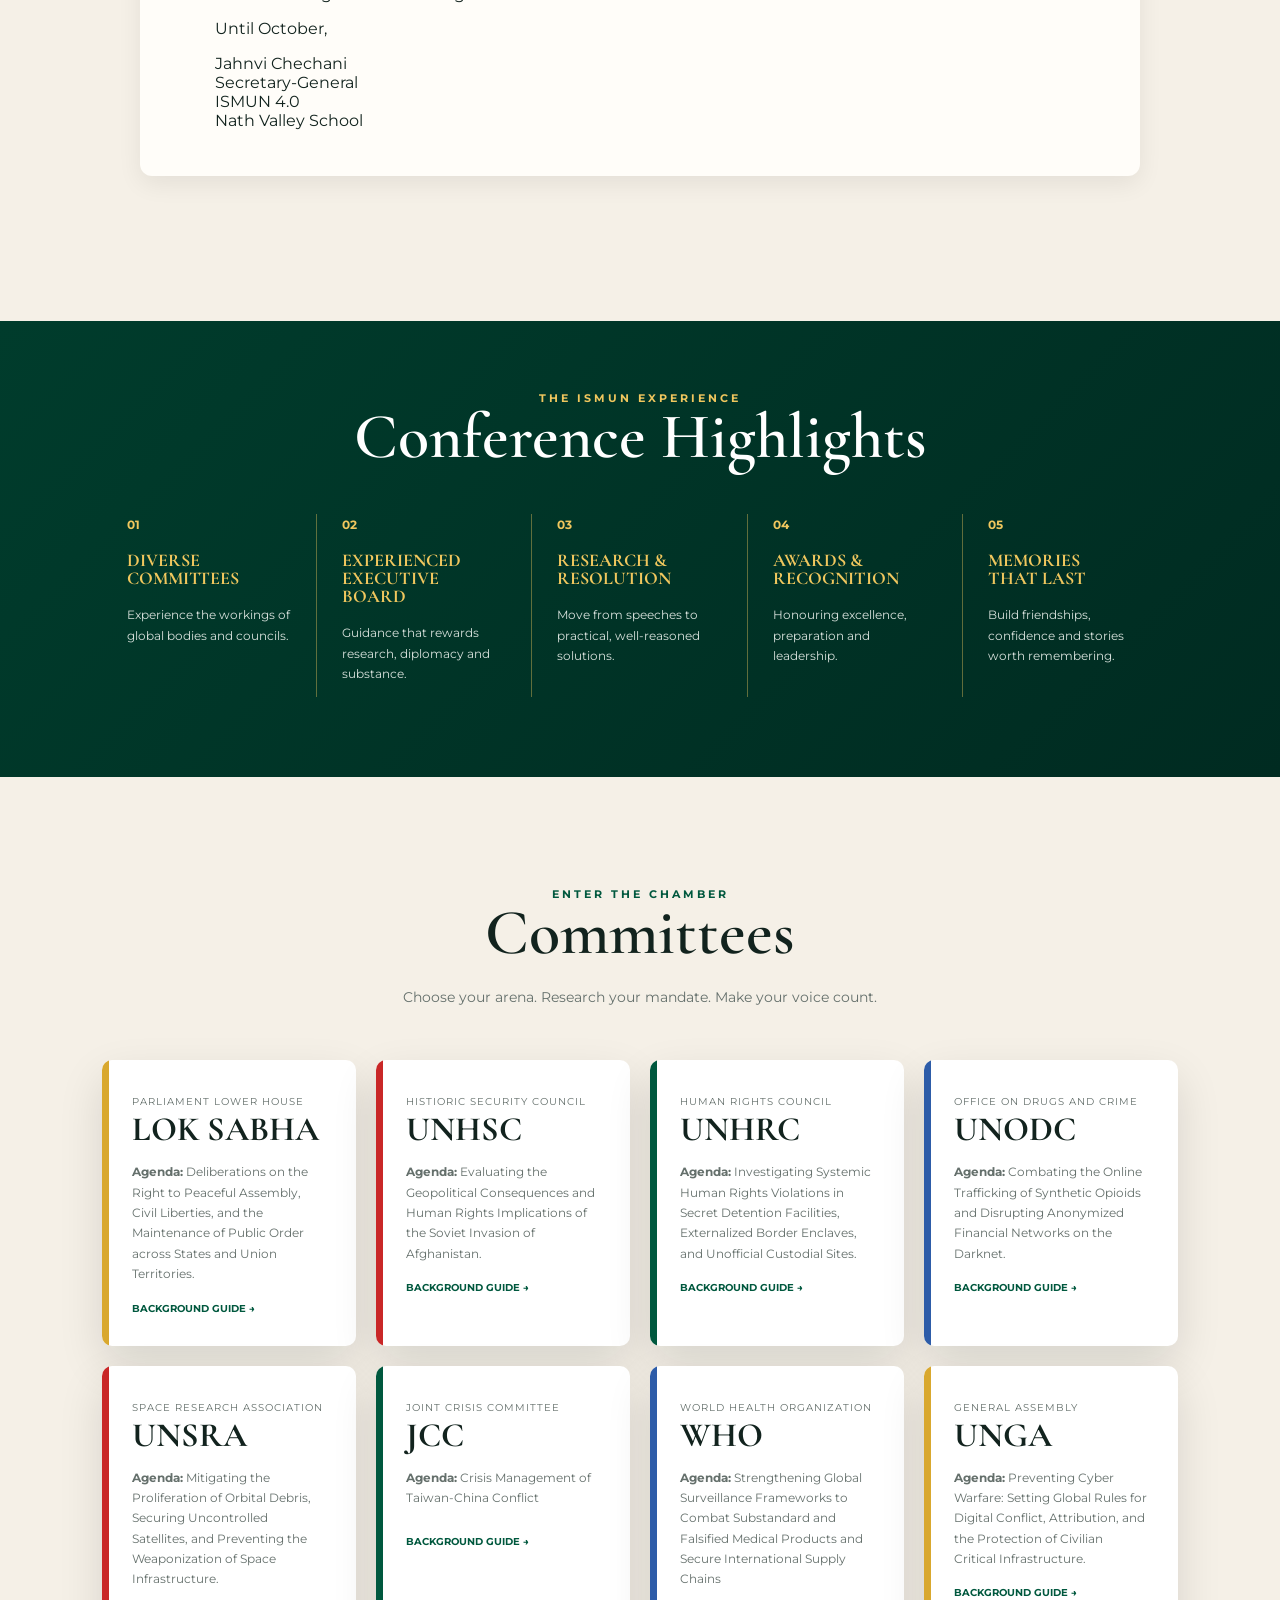
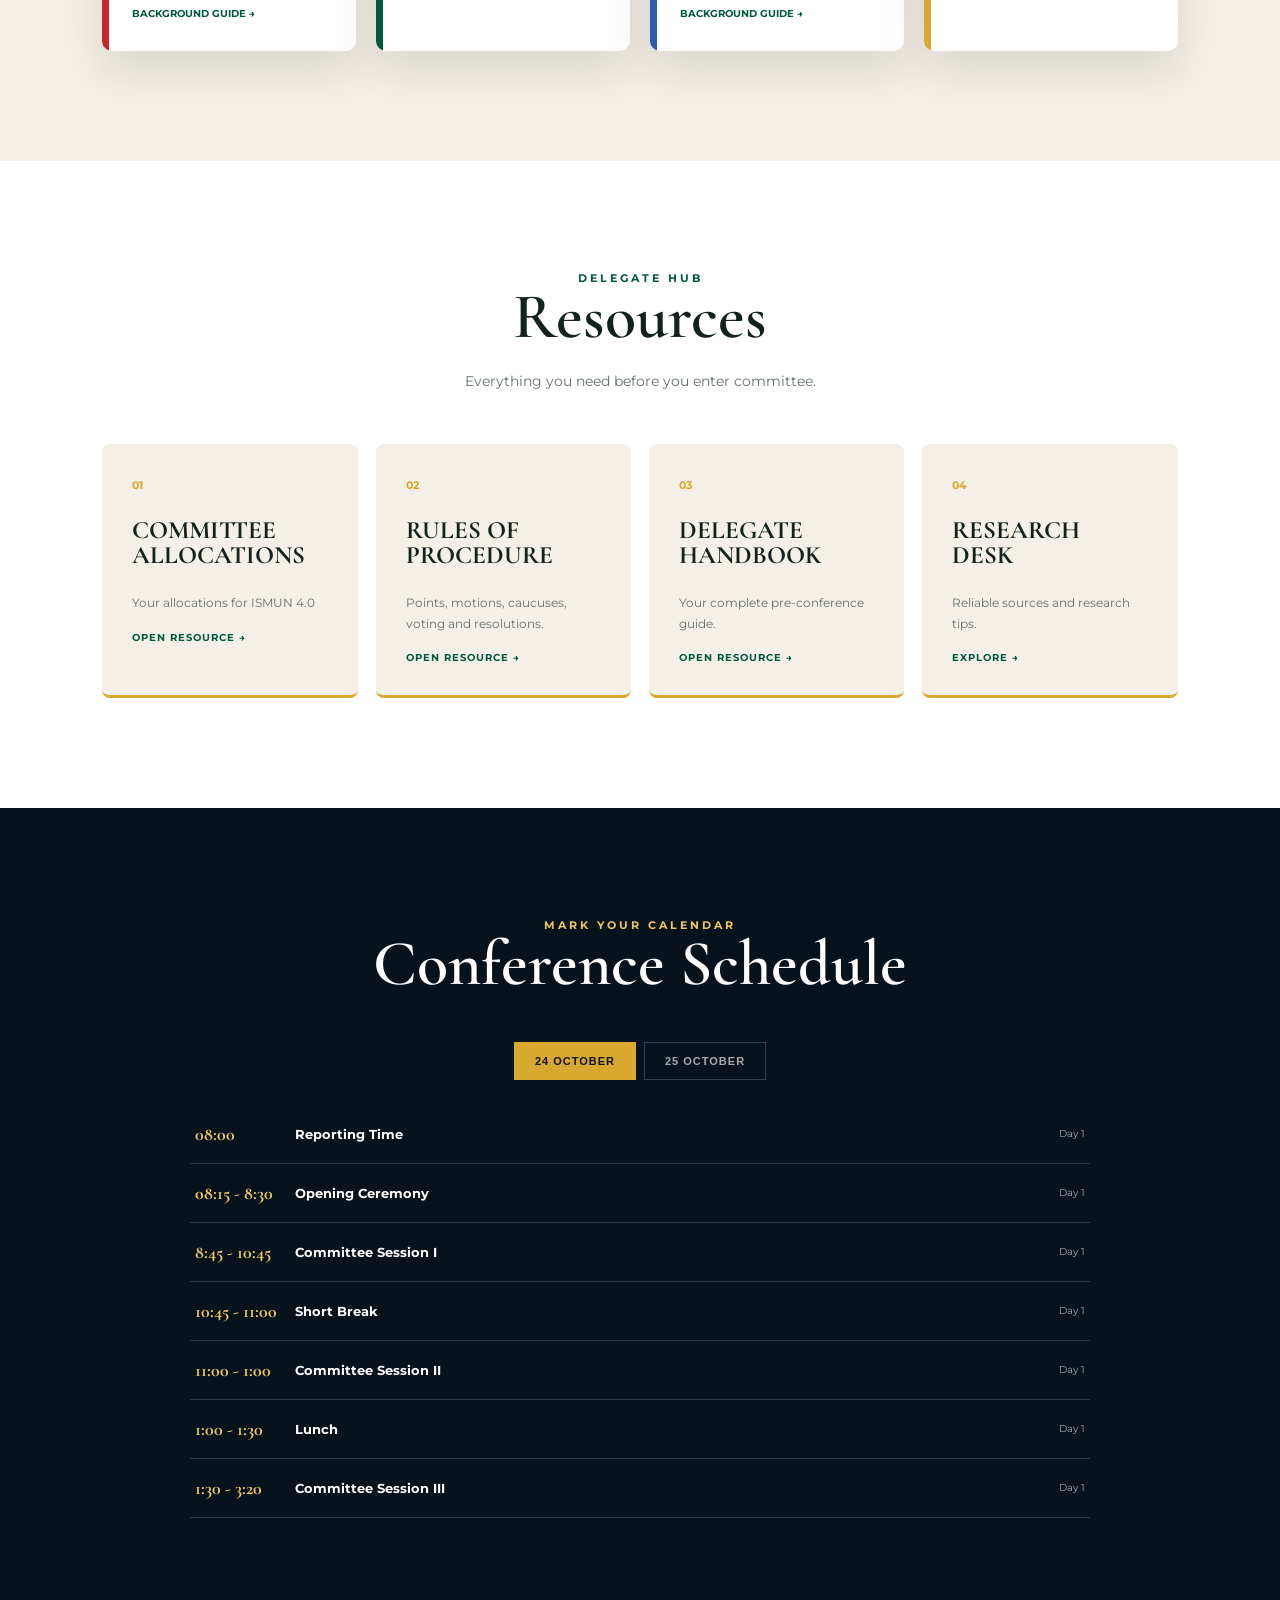
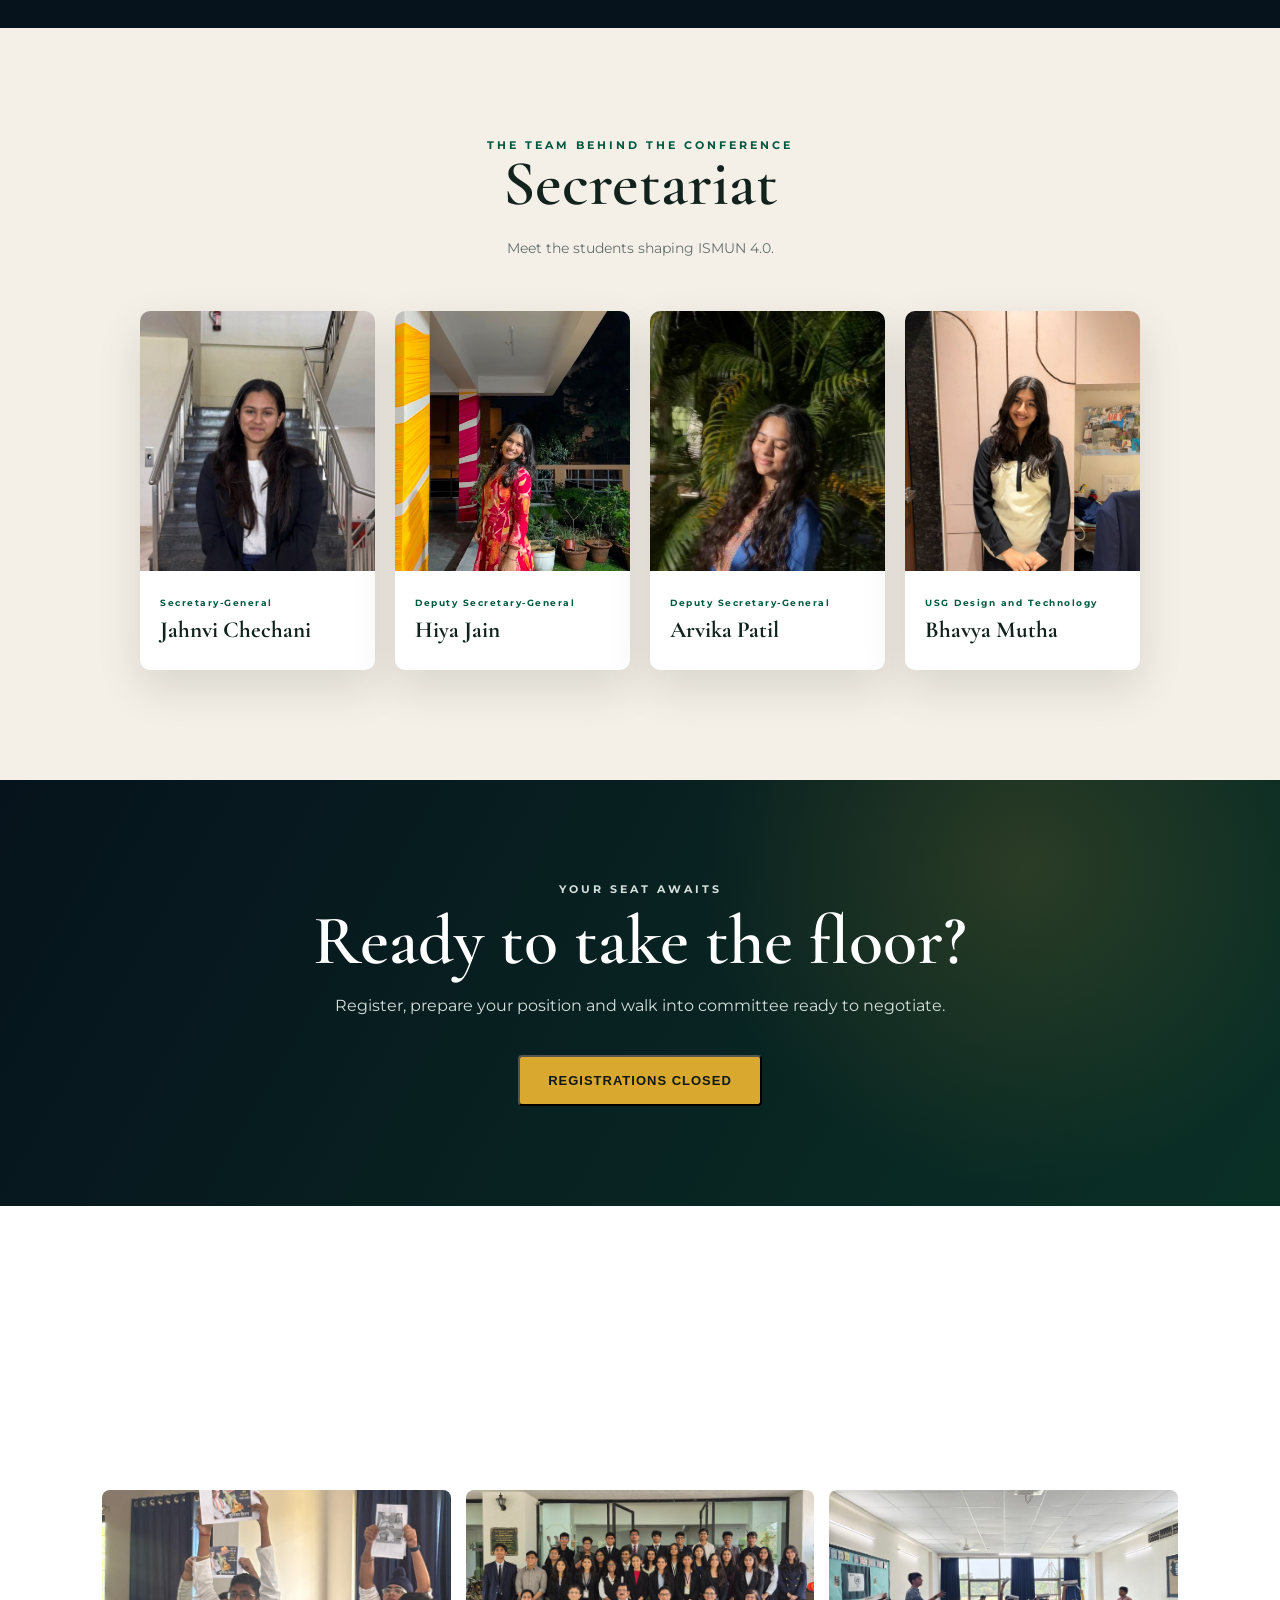
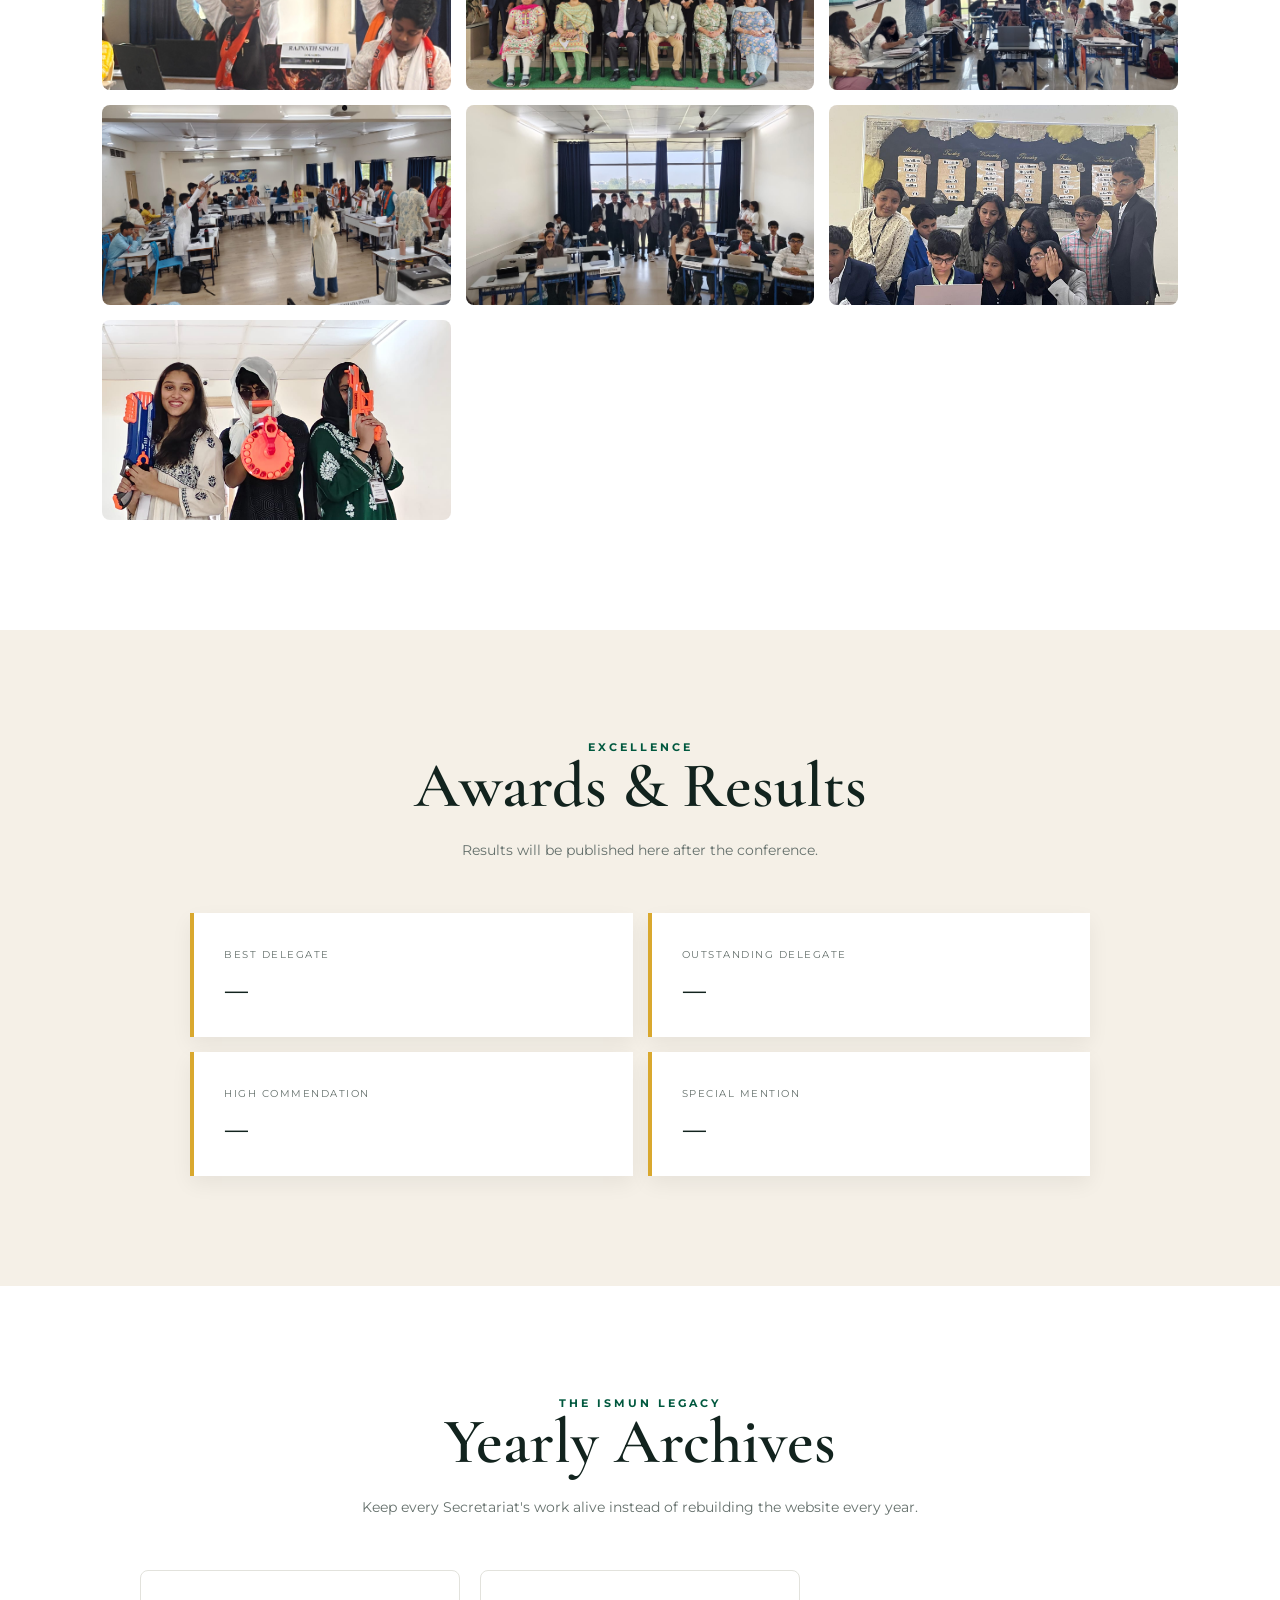
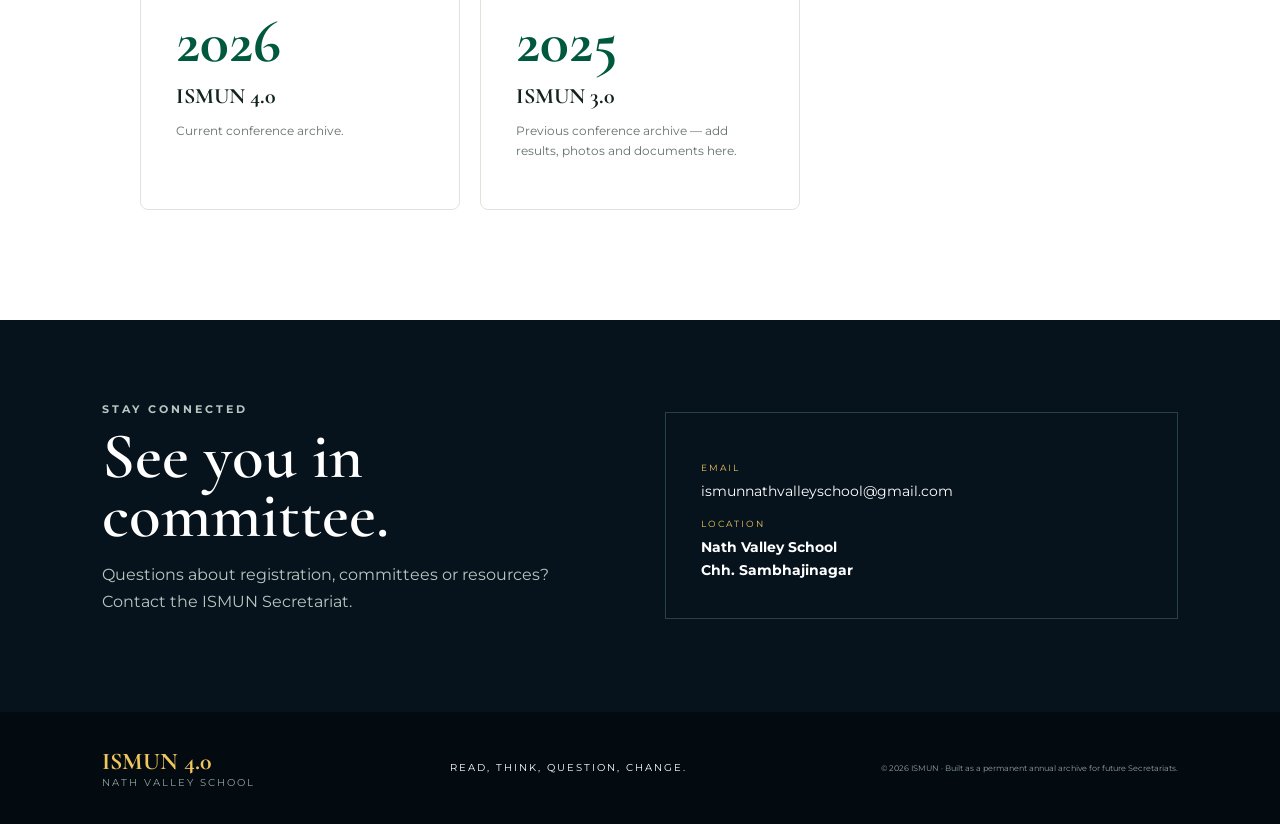
==== commit 14bd68db: "Update index.html" ====
--- a/index.html
+++ b/index.html
@@ -52,11 +52,11 @@
   <div class="hero-content reveal">
     <img class="ismun-mark" src="assets/ismun-4-logo.png" alt="ISMUN 4.0">
 
+    <h2>NATH VALLEY SCHOOL</h2>
+ 
     <p class="eyebrow">INTRA SCHOOL</p>
 
-    <h1>MODEL UNITED<br><span>NATIONS</span></h1>
-
-    <h2>NATH VALLEY SCHOOL</h2>
+    <h1>MODEL UNITED NATIONS</h1>
 
     <p class="tagline">
       <i>READ</i>, <b>THINK</b>, <em>QUESTION</em>, <strong>CHANGE.</strong>
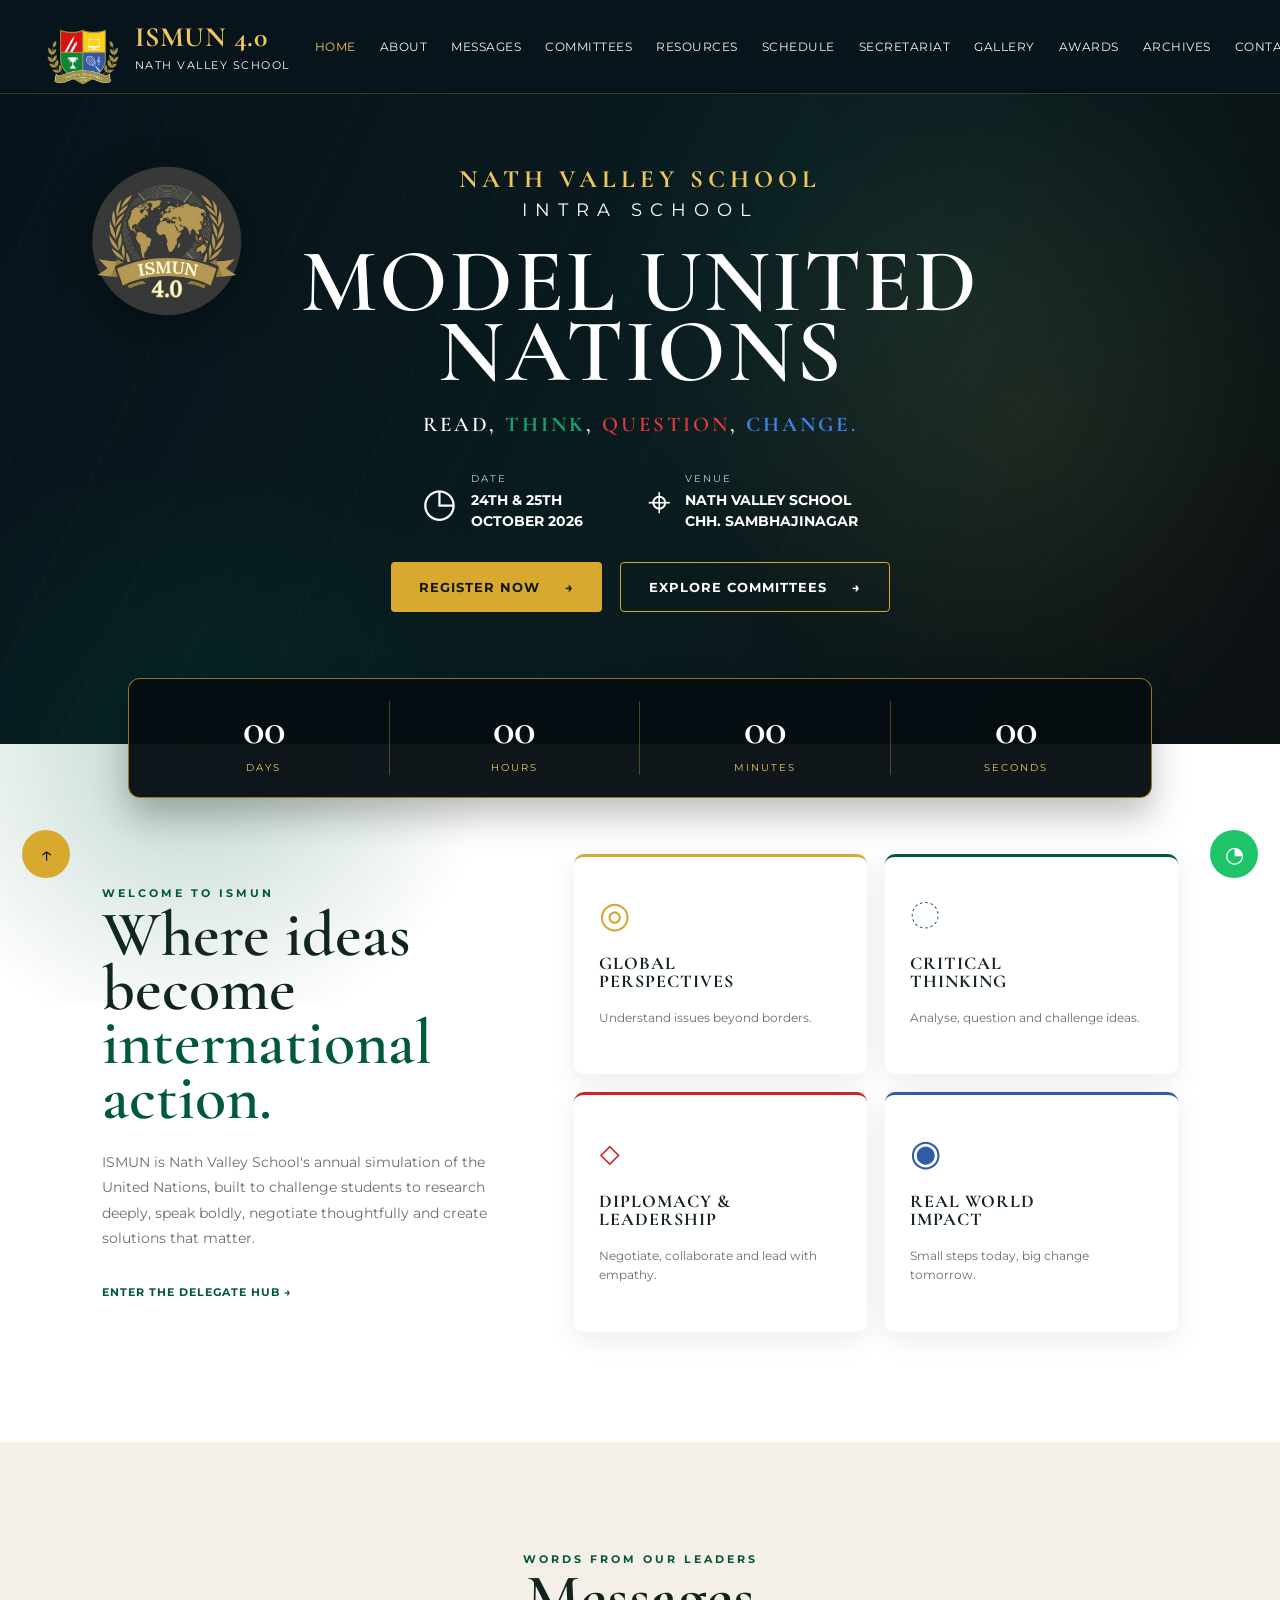
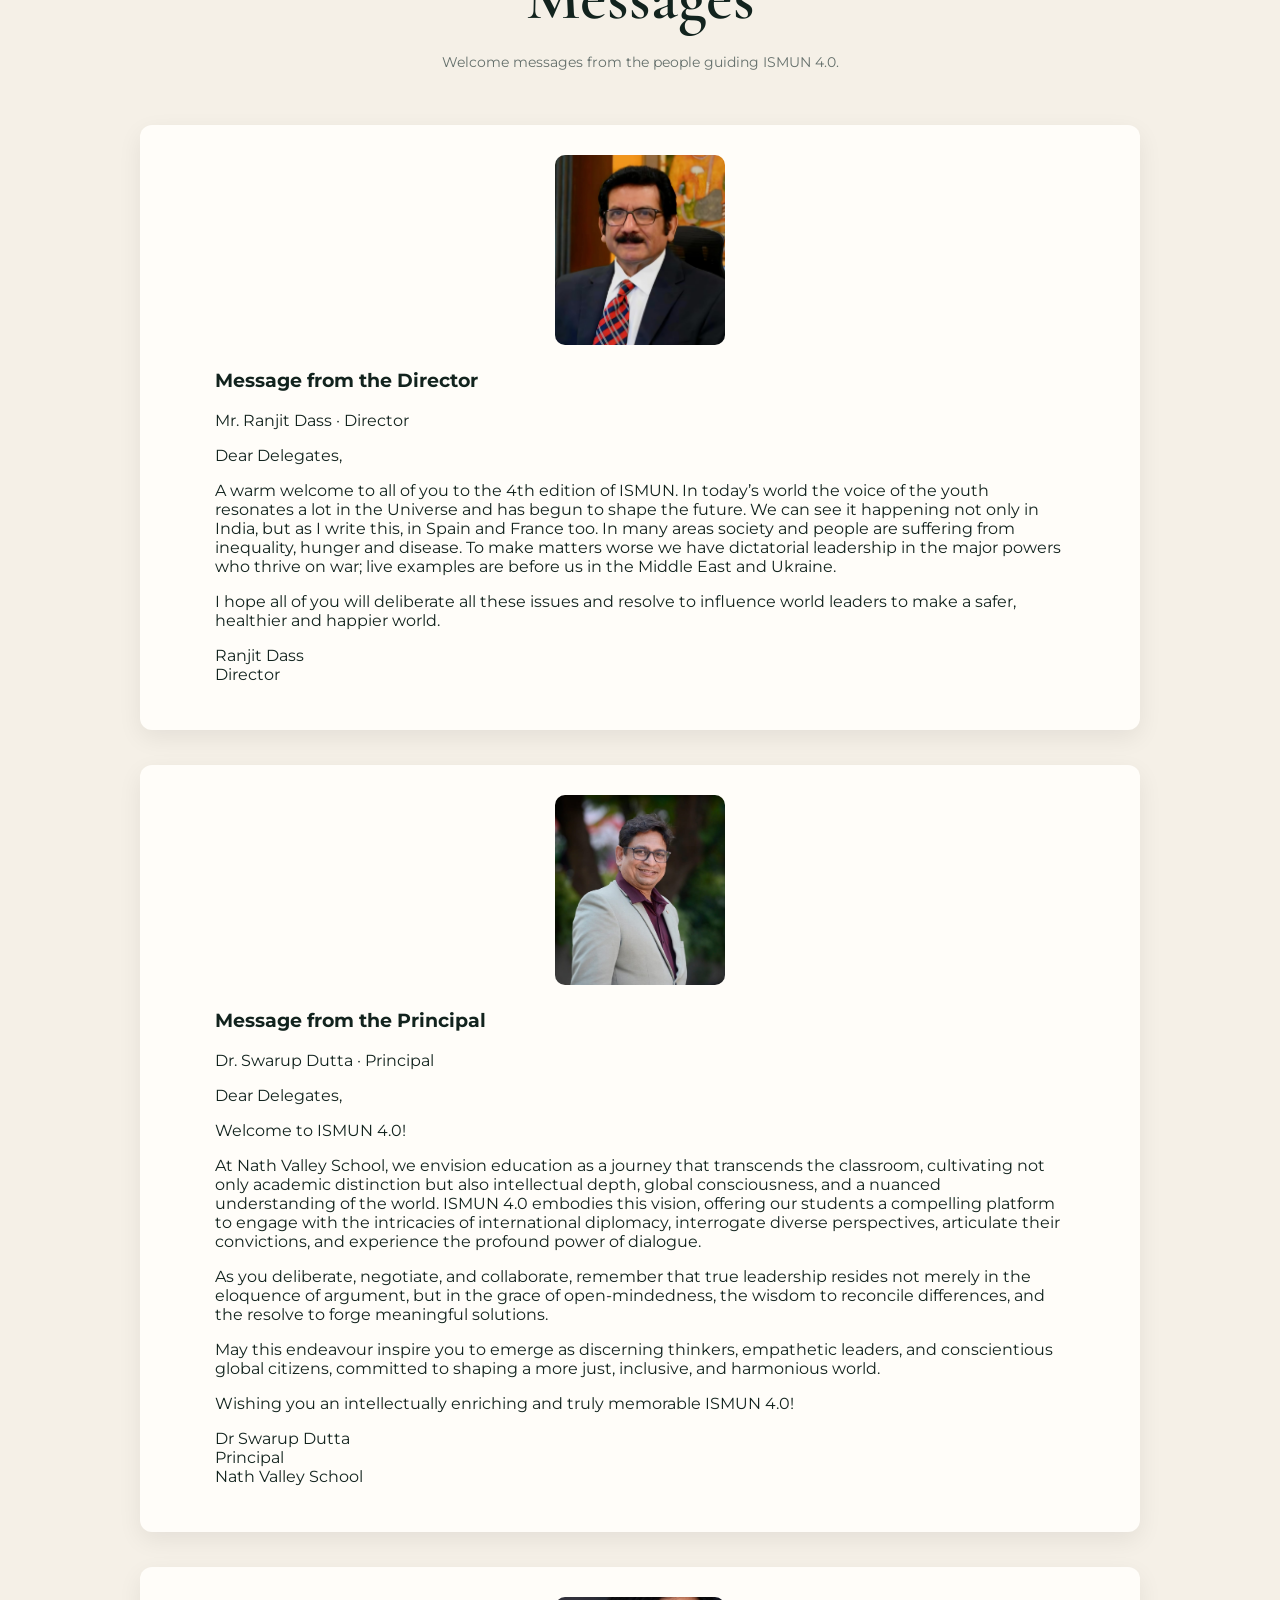
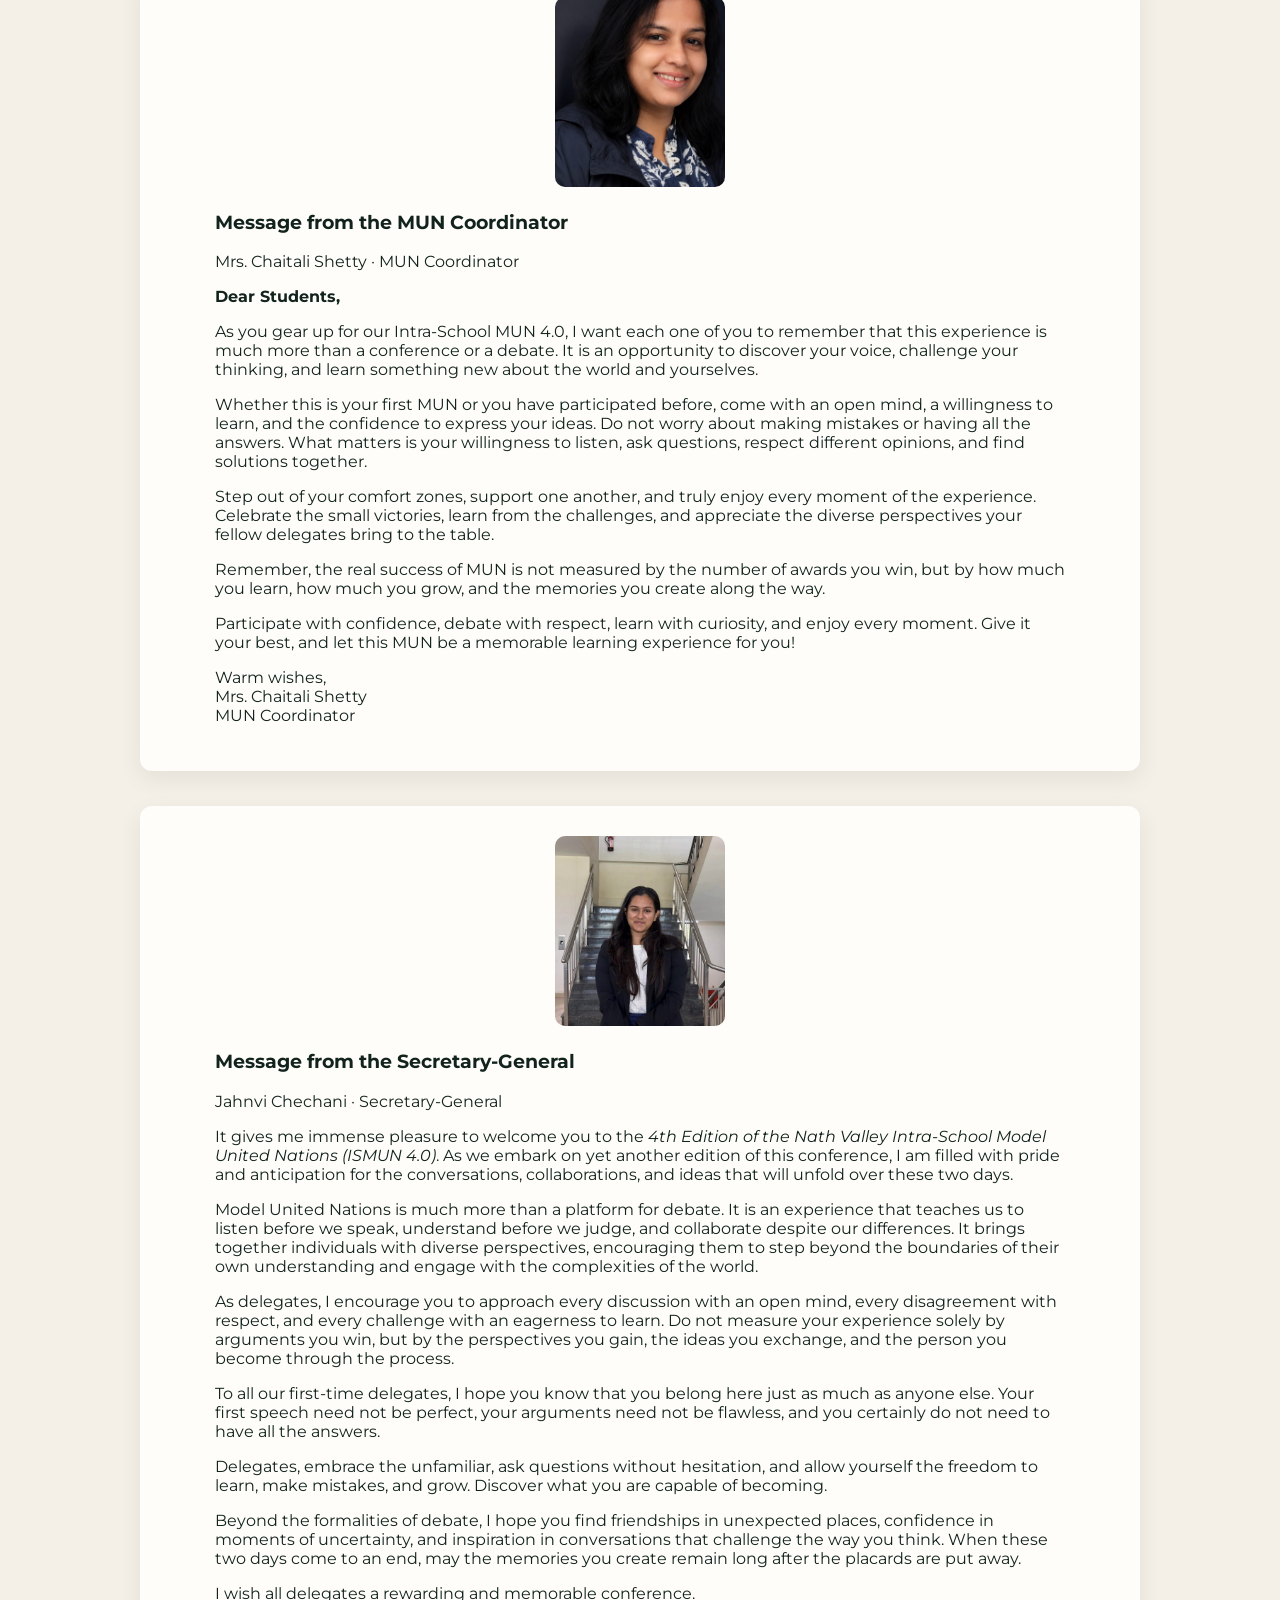
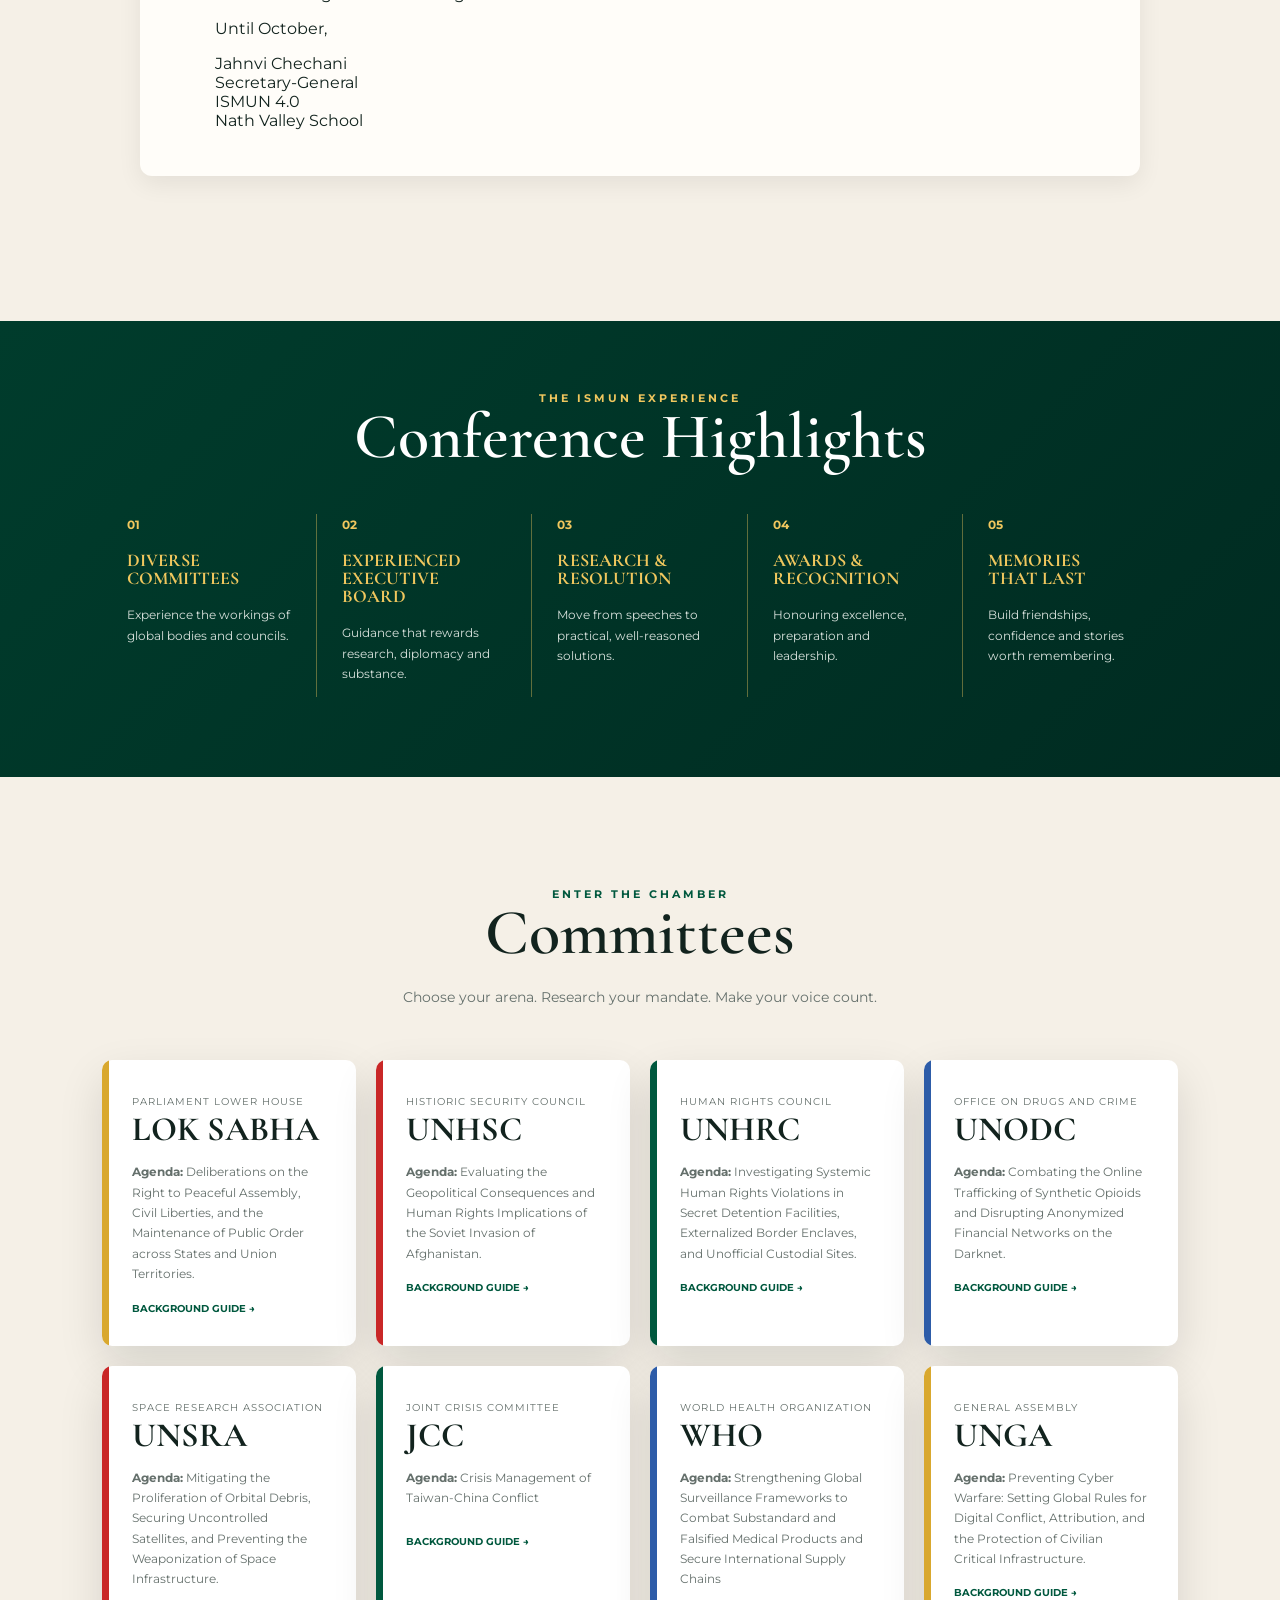
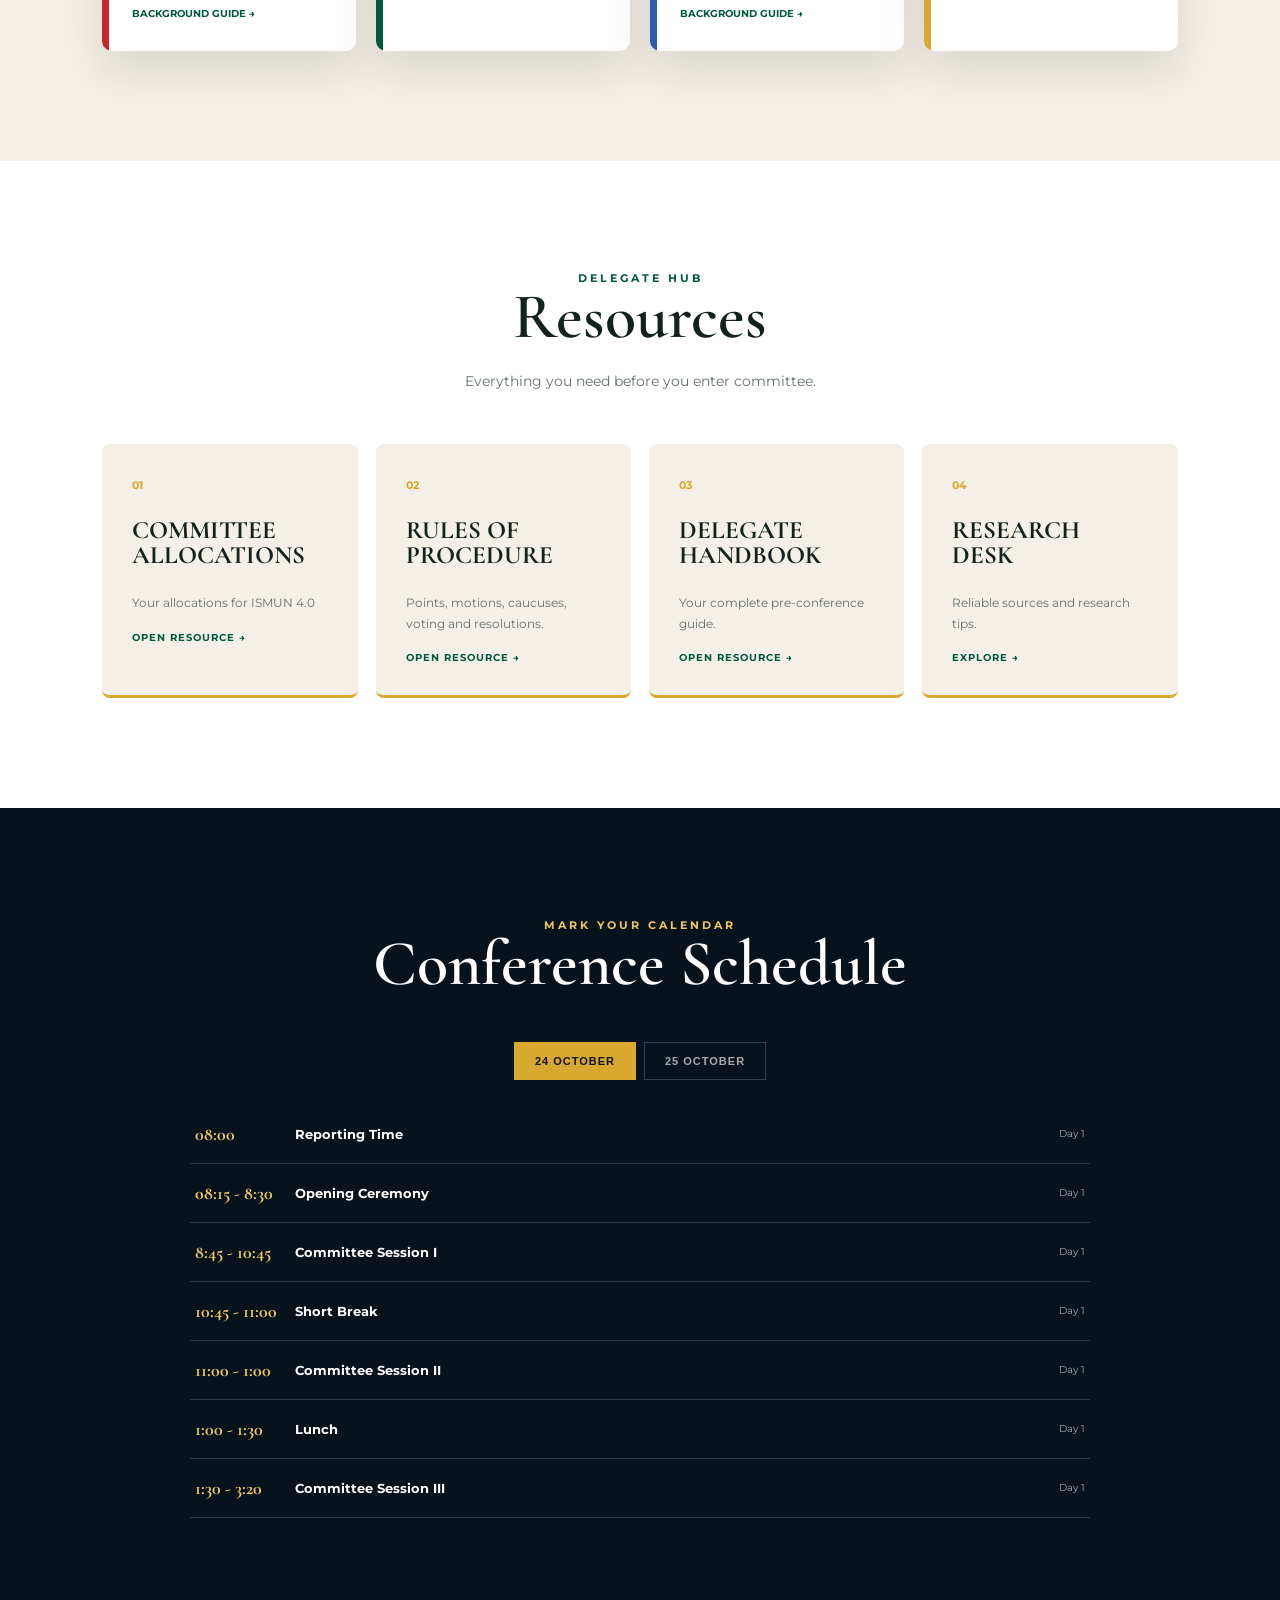
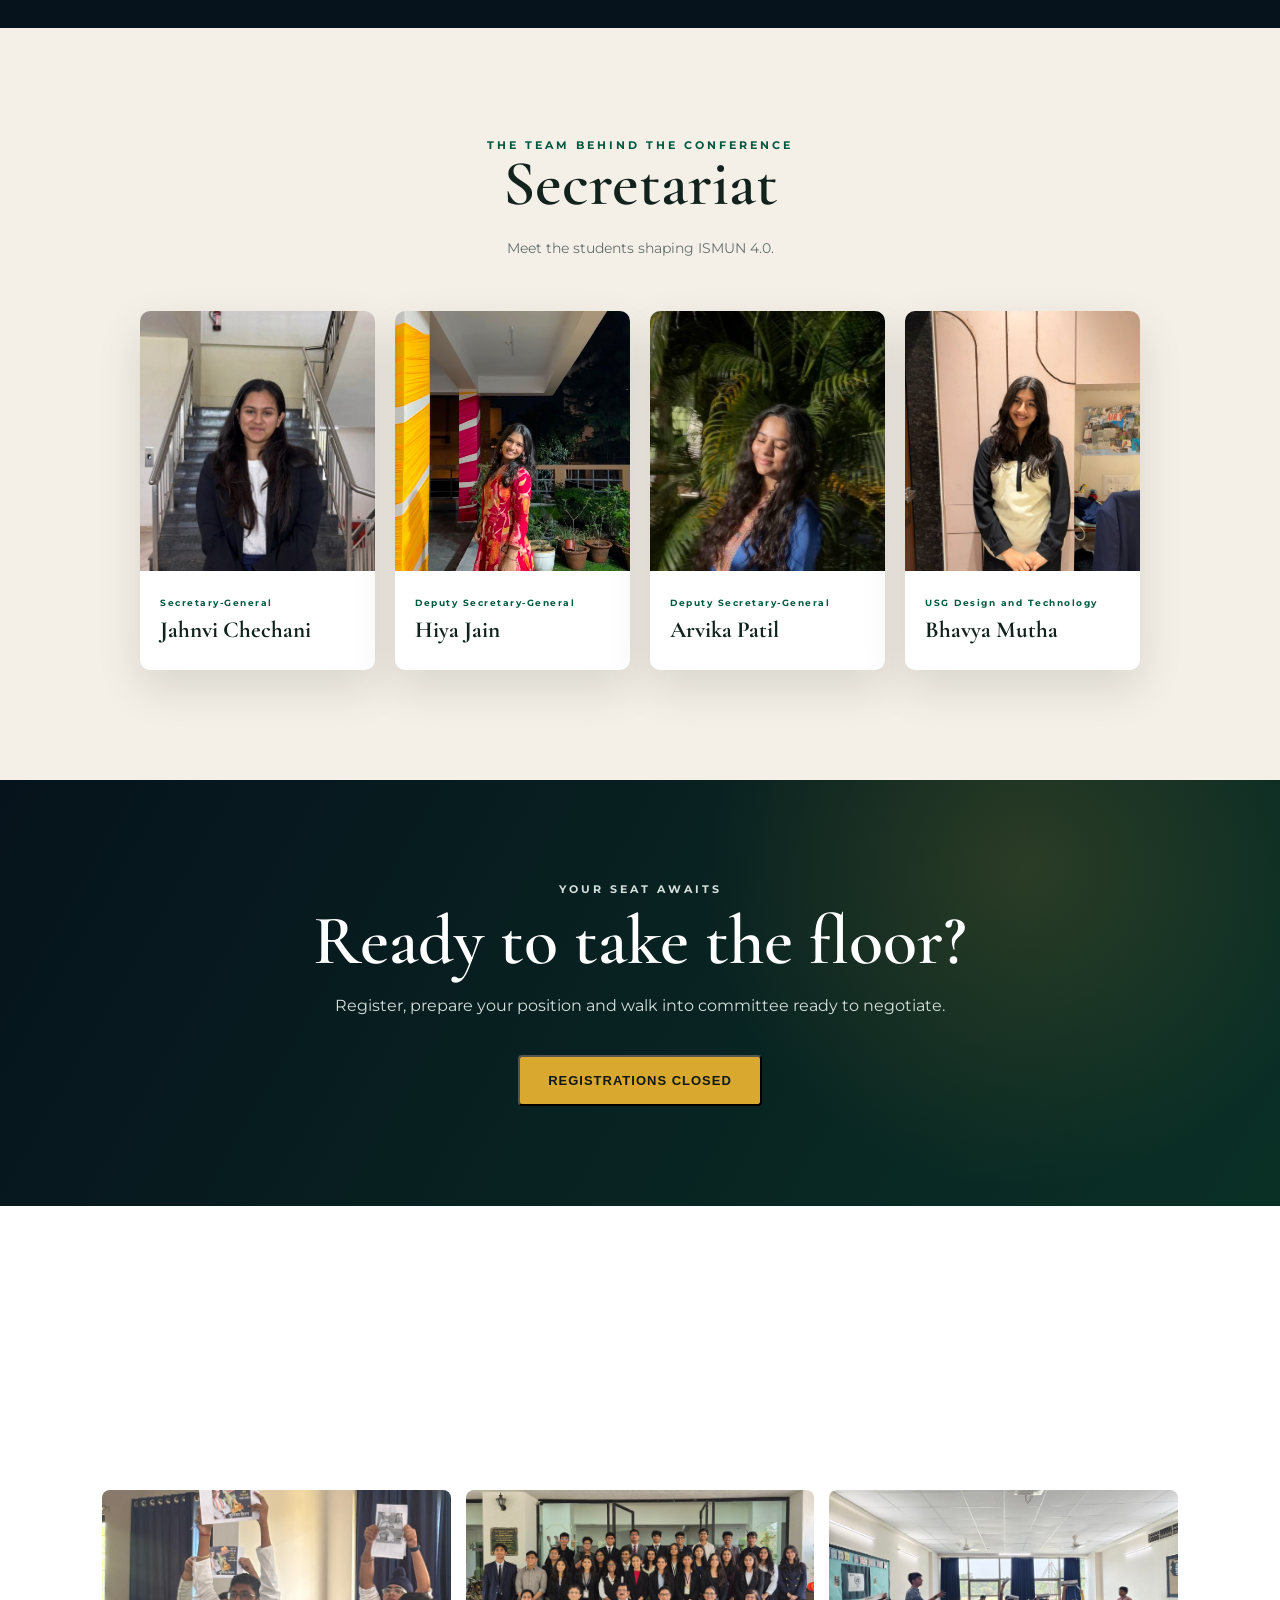
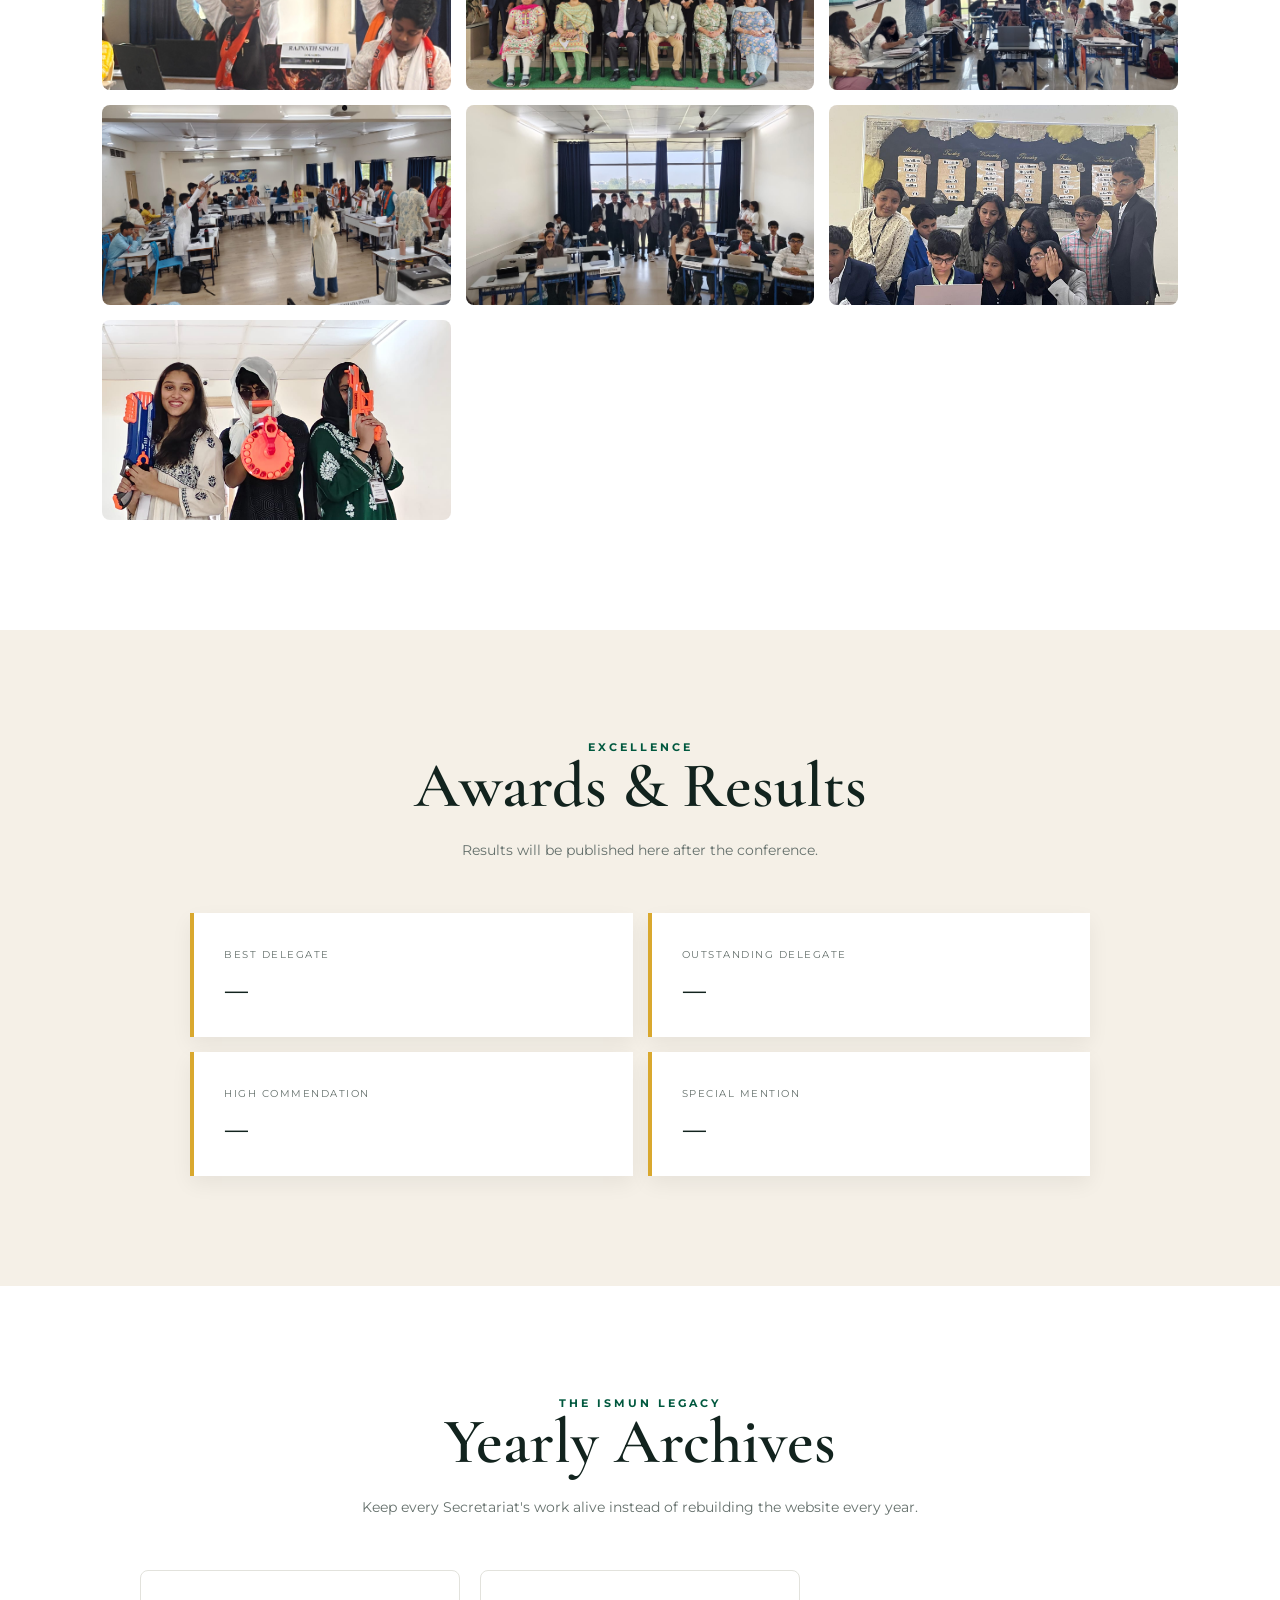
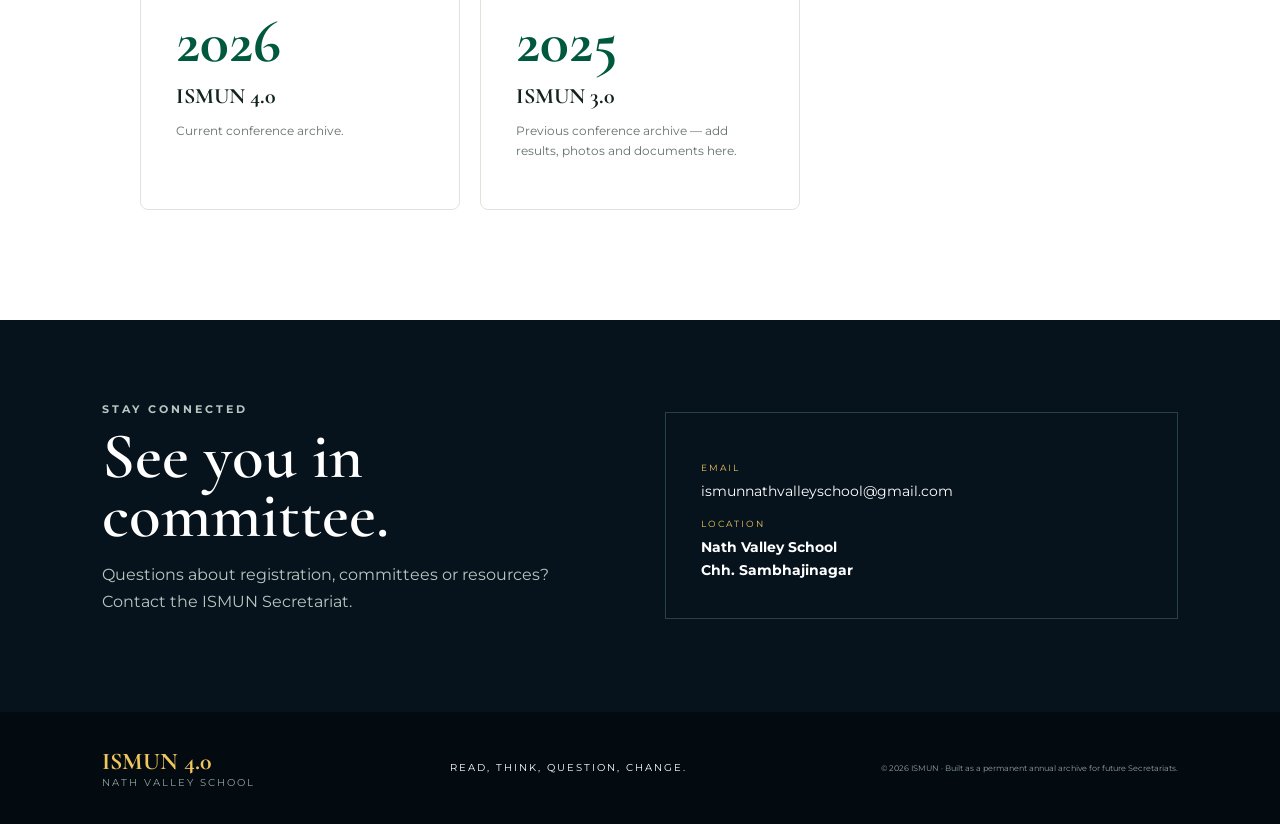
==== commit cce9babb: "Update index.html" ====
--- a/index.html
+++ b/index.html
@@ -50,7 +50,7 @@
   <div class="hero-grid"></div>
 
   <div class="hero-content reveal">
-    <img class="ismun-mark" src="assets/ismun-4-logo.png" alt="ISMUN 4.0">
+    <img class="ismun-mark" src="assets/ismun-4.0-logo.png" alt="ISMUN 4.0">
 
     <h2>NATH VALLEY SCHOOL</h2>
  
